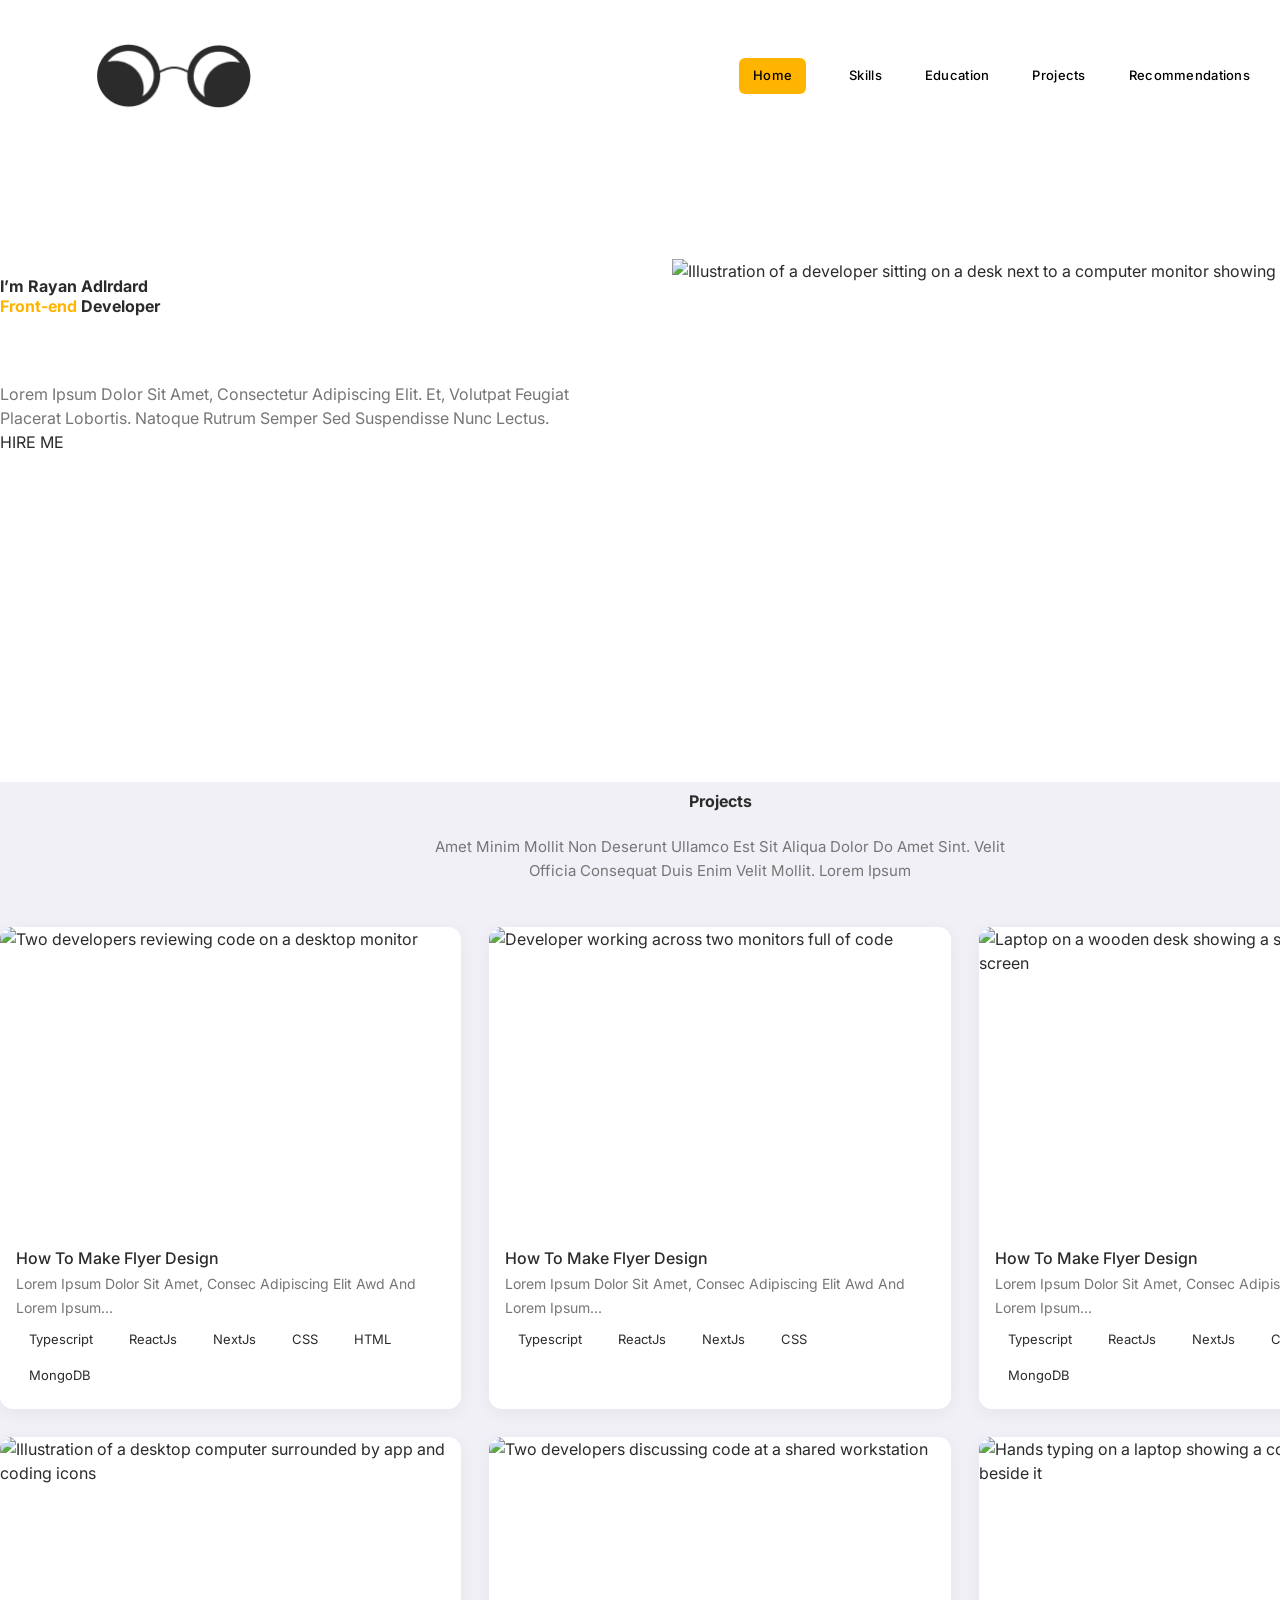
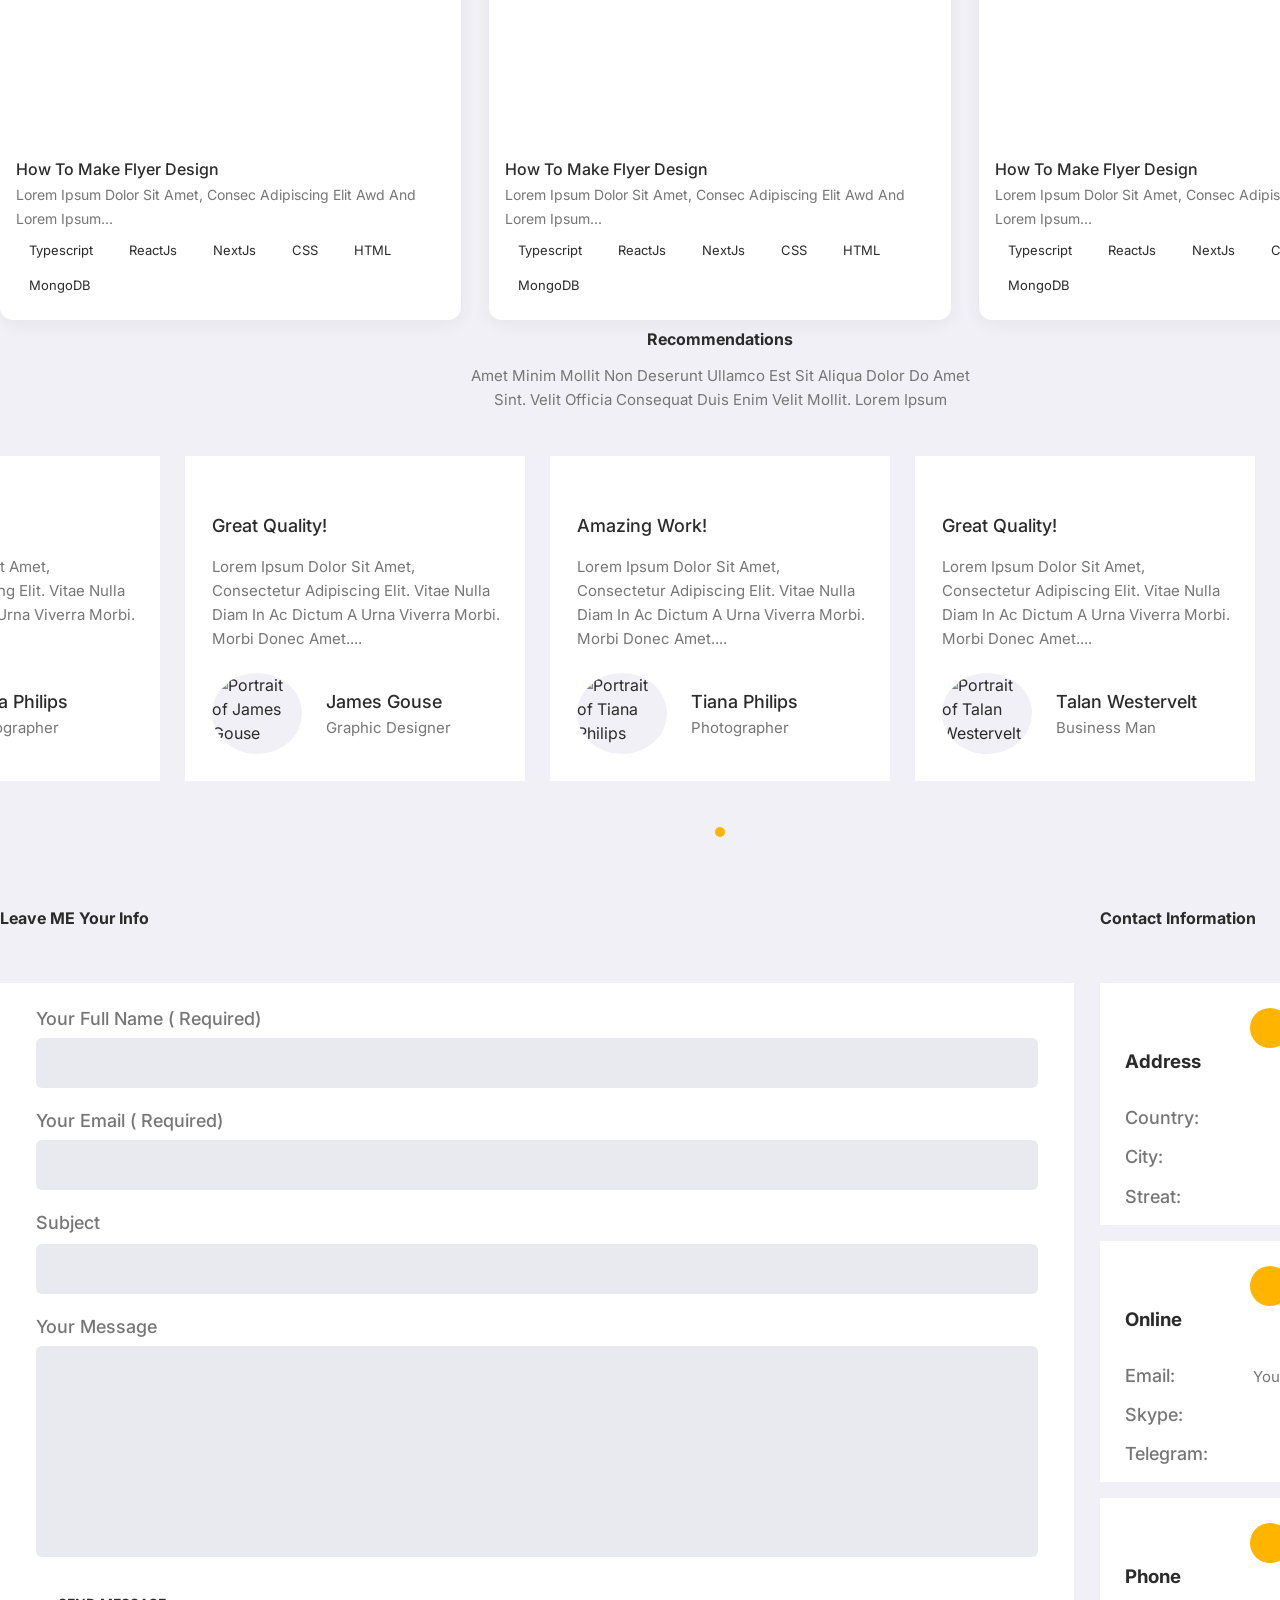
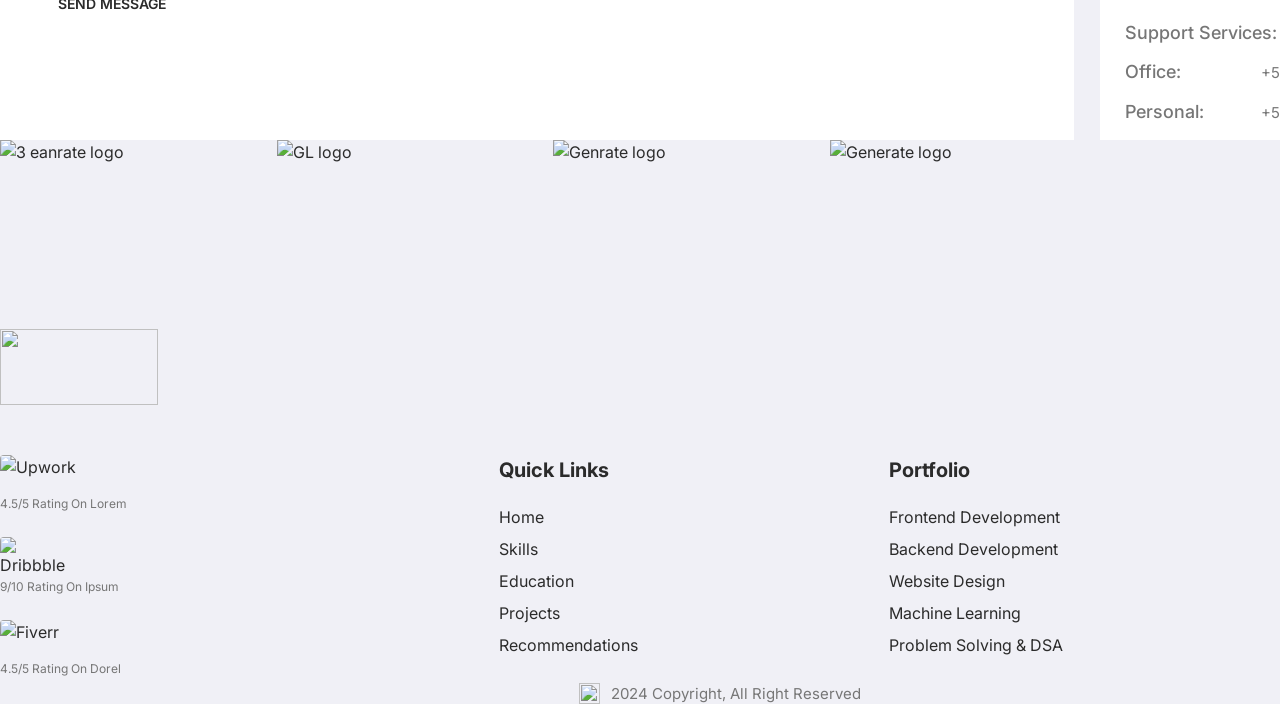
==== portfolio/index.html @ b60f69e0 "pixel perfecting" ====
<!DOCTYPE html>
<html lang="en">
  <head>
    <meta charset="UTF-8">
    <meta name="viewport" content="width=device-width, initial-scale=1.0">
    <title>Rayan Adlrdard | Front-end Developer</title>

    <link rel="preconnect" href="https://fonts.googleapis.com">
    <link rel="preconnect" href="https://fonts.gstatic.com" crossorigin>
    <link href="https://fonts.googleapis.com/css2?family=Inter:wght@400;500;600;700;800&display=swap" rel="stylesheet">

    <script>
      history.scrollRestoration = 'manual';
      window.scrollTo(0, 0);
    </script>

    <link rel="stylesheet" href="css/reset.css">
    <link rel="stylesheet" href="css/style.css">
  </head>
  <body>
    <header class="header">
      <nav class="nav" aria-label="Main navigation">
        <a href="#home" class="nav-logo" aria-label="Home">
          <img src="assets/icon/logo.svg" alt="Logo">
        </a>

        <ul class="nav-list">
          <li><a href="#home" class="nav-link active" aria-current="page">Home</a></li>
          <li><a href="#skills" class="nav-link">Skills</a></li>
          <li><a href="#education" class="nav-link">Education</a></li>
          <li><a href="#projects" class="nav-link">Projects</a></li>
          <li><a href="#recommendations" class="nav-link">Recommendations</a></li>
          <li><a href="#contact" class="nav-link">Contact</a></li>
        </ul>
      </nav>
    </header>

    <main id="main">
      <section class="hero" id="home" aria-labelledby="hero-title">
        <img
          class="hero-art"
          src="assets/images/hero-coder.svg"
          alt="Illustration of a developer sitting on a desk next to a computer monitor showing code"
          width="808"
          height="550"
        />
        <div class="hero-inner container">
          <div class="hero-content">
            <h1 class="hero-title" id="hero-title">
              I’m Rayan Adlrdard <br />
              <span class="highlight">Front-end</span> Developer
            </h1>
            <p class="hero-text">
              Lorem Ipsum Dolor Sit Amet, Consectetur Adipiscing Elit. Et,
              Volutpat Feugiat Placerat Lobortis. Natoque Rutrum Semper Sed
              Suspendisse Nunc Lectus.
            </p>
            <a class="btn btn-primary btn-hire" href="#contact">
              HIRE ME
              <img
                src="assets/icons/icon-arrow.svg"
                alt=""
                width="11"
                height="10"
              />
            </a>
          </div>

          <div class="hero-shapes" aria-hidden="true">
            <img
              class="shape shape-ring-yellow"
              src="assets/images/ring-yellow.svg"
              alt=""
            />
            <img
              class="shape shape-ring-green"
              src="assets/images/ring-green.svg"
              alt=""
            />
            <img
              class="shape shape-ring-green-2"
              src="assets/images/ring-green.svg"
              alt=""
            />
            <img
              class="shape shape-ring-yellow-2"
              src="assets/images/ring-yellow.svg"
              alt=""
            />
            <img
              class="shape shape-diamond-yellow"
              src="assets/images/diamond-yellow.svg"
              alt=""
            />
            <img
              class="shape shape-diamond-blue"
              src="assets/images/diamond-blue.svg"
              alt=""
            />
            <img
              class="shape shape-triangle"
              src="assets/images/triangle-red.svg"
              alt=""
            />
          </div>
        </div>
      </section>

      <section
        class="projects container"
        id="projects"
        aria-labelledby="projects-title"
      >
        <header class="section-head">
          <h2 class="section-title" id="projects-title">Projects</h2>
          <p class="section-text">
            Amet Minim Mollit Non Deserunt Ullamco Est Sit Aliqua Dolor Do Amet
            Sint. Velit Officia Consequat Duis Enim Velit Mollit. Lorem Ipsum
          </p>
        </header>

        <ul class="project-grid">
          <li class="project-item">
            <article class="project-card">
              <img
                class="project-cover"
                src="assets/images/project-1.jpg"
                alt="Two developers reviewing code on a desktop monitor"
                width="386"
                height="256"
                loading="lazy"
              />
              <div class="project-body">
                <h3 class="project-title">How To Make Flyer Design</h3>
                <p class="project-text">
                  Lorem Ipsum Dolor Sit Amet, Consec Adipiscing Elit Awd And
                  Lorem Ipsum...
                </p>
                <ul class="tag-list" aria-label="Tech stack">
                  <li class="tag">Typescript</li>
                  <li class="tag">ReactJs</li>
                  <li class="tag">NextJs</li>
                  <li class="tag">CSS</li>
                  <li class="tag">HTML</li>
                  <li class="tag">MongoDB</li>
                </ul>
              </div>
            </article>
          </li>
          <li class="project-item">
            <article class="project-card">
              <img
                class="project-cover"
                src="assets/images/project-2.jpg"
                alt="Developer working across two monitors full of code"
                width="386"
                height="256"
                loading="lazy"
              />
              <div class="project-body">
                <h3 class="project-title">How To Make Flyer Design</h3>
                <p class="project-text">
                  Lorem Ipsum Dolor Sit Amet, Consec Adipiscing Elit Awd And
                  Lorem Ipsum...
                </p>
                <ul class="tag-list" aria-label="Tech stack">
                  <li class="tag">Typescript</li>
                  <li class="tag">ReactJs</li>
                  <li class="tag">NextJs</li>
                  <li class="tag">CSS</li>
                </ul>
              </div>
            </article>
          </li>
          <li class="project-item">
            <article class="project-card">
              <img
                class="project-cover"
                src="assets/images/project-3.jpg"
                alt="Laptop on a wooden desk showing a software development screen"
                width="386"
                height="256"
                loading="lazy"
              />
              <div class="project-body">
                <h3 class="project-title">How To Make Flyer Design</h3>
                <p class="project-text">
                  Lorem Ipsum Dolor Sit Amet, Consec Adipiscing Elit Awd And
                  Lorem Ipsum...
                </p>
                <ul class="tag-list" aria-label="Tech stack">
                  <li class="tag">Typescript</li>
                  <li class="tag">ReactJs</li>
                  <li class="tag">NextJs</li>
                  <li class="tag">CSS</li>
                  <li class="tag">HTML</li>
                  <li class="tag">MongoDB</li>
                </ul>
              </div>
            </article>
          </li>
          <li class="project-item">
            <article class="project-card">
              <img
                class="project-cover"
                src="assets/images/project-4.jpg"
                alt="Illustration of a desktop computer surrounded by app and coding icons"
                width="386"
                height="256"
                loading="lazy"
              />
              <div class="project-body">
                <h3 class="project-title">How To Make Flyer Design</h3>
                <p class="project-text">
                  Lorem Ipsum Dolor Sit Amet, Consec Adipiscing Elit Awd And
                  Lorem Ipsum...
                </p>
                <ul class="tag-list" aria-label="Tech stack">
                  <li class="tag">Typescript</li>
                  <li class="tag">ReactJs</li>
                  <li class="tag">NextJs</li>
                  <li class="tag">CSS</li>
                  <li class="tag">HTML</li>
                  <li class="tag">MongoDB</li>
                </ul>
              </div>
            </article>
          </li>
          <li class="project-item">
            <article class="project-card">
              <img
                class="project-cover"
                src="assets/images/project-1.jpg"
                alt="Two developers discussing code at a shared workstation"
                width="386"
                height="256"
                loading="lazy"
              />
              <div class="project-body">
                <h3 class="project-title">How To Make Flyer Design</h3>
                <p class="project-text">
                  Lorem Ipsum Dolor Sit Amet, Consec Adipiscing Elit Awd And
                  Lorem Ipsum...
                </p>
                <ul class="tag-list" aria-label="Tech stack">
                  <li class="tag">Typescript</li>
                  <li class="tag">ReactJs</li>
                  <li class="tag">NextJs</li>
                  <li class="tag">CSS</li>
                  <li class="tag">HTML</li>
                  <li class="tag">MongoDB</li>
                </ul>
              </div>
            </article>
          </li>
          <li class="project-item">
            <article class="project-card">
              <img
                class="project-cover"
                src="assets/images/project-5.jpg"
                alt="Hands typing on a laptop showing a code editor, coffee cup beside it"
                width="386"
                height="256"
                loading="lazy"
              />
              <div class="project-body">
                <h3 class="project-title">How To Make Flyer Design</h3>
                <p class="project-text">
                  Lorem Ipsum Dolor Sit Amet, Consec Adipiscing Elit Awd And
                  Lorem Ipsum...
                </p>
                <ul class="tag-list" aria-label="Tech stack">
                  <li class="tag">Typescript</li>
                  <li class="tag">ReactJs</li>
                  <li class="tag">NextJs</li>
                  <li class="tag">CSS</li>
                  <li class="tag">HTML</li>
                  <li class="tag">MongoDB</li>
                </ul>
              </div>
            </article>
          </li>
        </ul>
      </section>

      <section
        class="recommendations"
        id="recommendations"
        aria-labelledby="reviews-title"
      >
        <header class="section-head container">
          <h2 class="section-title" id="reviews-title">Recommendations</h2>
          <p class="section-text">
            Amet Minim Mollit Non Deserunt Ullamco Est Sit Aliqua Dolor Do Amet
            Sint. Velit Officia Consequat Duis Enim Velit Mollit. Lorem Ipsum
          </p>
        </header>

        <div
          class="reviews container"
          aria-roledescription="carousel"
          aria-label="Client recommendations"
        >
          <div
            class="reviews-viewport"
            tabindex="0"
            aria-label="Use left and right arrow keys to change review"
          >
            <ul class="reviews-track">
              <li
                class="review-card review-card--tiana"
                aria-roledescription="slide"
                aria-label="1 of 5"
              >
                <div class="stars" role="img" aria-label="Rated 5 out of 5">
                  <img src="assets/icons/icon-star.svg" alt="" /><img
                    src="assets/icons/icon-star.svg"
                    alt=""
                  /><img src="assets/icons/icon-star.svg" alt="" /><img
                    src="assets/icons/icon-star.svg"
                    alt=""
                  /><img src="assets/icons/icon-star.svg" alt="" />
                </div>
                <h3 class="review-title">Amazing Work!</h3>
                <p class="review-text">
                  Lorem Ipsum Dolor Sit Amet, Consectetur Adipiscing Elit. Vitae
                  Nulla Diam In Ac Dictum A Urna Viverra Morbi. Morbi Donec
                  Amet....
                </p>
                <div class="review-author">
                  <img
                    class="avatar"
                    src="assets/images/avatar-tiana.jpg"
                    alt="Portrait of Tiana Philips"
                    width="90"
                    height="81"
                  />
                  <p>
                    <span class="author-name">Tiana Philips</span
                    ><span class="author-role">Photographer</span>
                  </p>
                </div>
              </li>
              <li
                class="review-card review-card--james"
                aria-roledescription="slide"
                aria-label="2 of 5"
              >
                <div class="stars" role="img" aria-label="Rated 5 out of 5">
                  <img src="assets/icons/icon-star.svg" alt="" /><img
                    src="assets/icons/icon-star.svg"
                    alt=""
                  /><img src="assets/icons/icon-star.svg" alt="" /><img
                    src="assets/icons/icon-star.svg"
                    alt=""
                  /><img src="assets/icons/icon-star.svg" alt="" />
                </div>
                <h3 class="review-title">Great Quality!</h3>
                <p class="review-text">
                  Lorem Ipsum Dolor Sit Amet, Consectetur Adipiscing Elit. Vitae
                  Nulla Diam In Ac Dictum A Urna Viverra Morbi. Morbi Donec
                  Amet....
                </p>
                <div class="review-author">
                  <img
                    class="avatar"
                    src="assets/images/avatar-james.jpg"
                    alt="Portrait of James Gouse"
                    width="90"
                    height="81"
                  />
                  <p>
                    <span class="author-name">James Gouse</span
                    ><span class="author-role">Graphic Designer</span>
                  </p>
                </div>
              </li>
              <li
                class="review-card review-card--tiana"
                aria-roledescription="slide"
                aria-label="3 of 5"
              >
                <div class="stars" role="img" aria-label="Rated 5 out of 5">
                  <img src="assets/icons/icon-star.svg" alt="" /><img
                    src="assets/icons/icon-star.svg"
                    alt=""
                  /><img src="assets/icons/icon-star.svg" alt="" /><img
                    src="assets/icons/icon-star.svg"
                    alt=""
                  /><img src="assets/icons/icon-star.svg" alt="" />
                </div>
                <h3 class="review-title">Amazing Work!</h3>
                <p class="review-text">
                  Lorem Ipsum Dolor Sit Amet, Consectetur Adipiscing Elit. Vitae
                  Nulla Diam In Ac Dictum A Urna Viverra Morbi. Morbi Donec
                  Amet....
                </p>
                <div class="review-author">
                  <img
                    class="avatar"
                    src="assets/images/avatar-tiana.jpg"
                    alt="Portrait of Tiana Philips"
                    width="90"
                    height="81"
                  />
                  <p>
                    <span class="author-name">Tiana Philips</span
                    ><span class="author-role">Photographer</span>
                  </p>
                </div>
              </li>
              <li
                class="review-card review-card--talan"
                aria-roledescription="slide"
                aria-label="4 of 5"
              >
                <div class="stars" role="img" aria-label="Rated 5 out of 5">
                  <img src="assets/icons/icon-star.svg" alt="" /><img
                    src="assets/icons/icon-star.svg"
                    alt=""
                  /><img src="assets/icons/icon-star.svg" alt="" /><img
                    src="assets/icons/icon-star.svg"
                    alt=""
                  /><img src="assets/icons/icon-star.svg" alt="" />
                </div>
                <h3 class="review-title">Great Quality!</h3>
                <p class="review-text">
                  Lorem Ipsum Dolor Sit Amet, Consectetur Adipiscing Elit. Vitae
                  Nulla Diam In Ac Dictum A Urna Viverra Morbi. Morbi Donec
                  Amet....
                </p>
                <div class="review-author">
                  <img
                    class="avatar"
                    src="assets/images/avatar-talan.jpg"
                    alt="Portrait of Talan Westervelt"
                    width="90"
                    height="81"
                  />
                  <p>
                    <span class="author-name">Talan Westervelt</span
                    ><span class="author-role">Business Man</span>
                  </p>
                </div>
              </li>
              <li
                class="review-card review-card--james"
                aria-roledescription="slide"
                aria-label="5 of 5"
              >
                <div class="stars" role="img" aria-label="Rated 5 out of 5">
                  <img src="assets/icons/icon-star.svg" alt="" /><img
                    src="assets/icons/icon-star.svg"
                    alt=""
                  /><img src="assets/icons/icon-star.svg" alt="" /><img
                    src="assets/icons/icon-star.svg"
                    alt=""
                  /><img src="assets/icons/icon-star.svg" alt="" />
                </div>
                <h3 class="review-title">Great Quality!</h3>
                <p class="review-text">
                  Lorem Ipsum Dolor Sit Amet, Consectetur Adipiscing Elit. Vitae
                  Nulla Diam In Ac Dictum A Urna Viverra Morbi. Morbi Donec
                  Amet....
                </p>
                <div class="review-author">
                  <img
                    class="avatar"
                    src="assets/images/avatar-james.jpg"
                    alt="Portrait of James Gouse"
                    width="90"
                    height="81"
                  />
                  <p>
                    <span class="author-name">James Gouse</span
                    ><span class="author-role">Graphic Designer</span>
                  </p>
                </div>
              </li>
            </ul>
          </div>

          <div class="slider-dots" role="group" aria-label="Choose review">
            <button
              class="slider-dot"
              type="button"
              aria-label="Show review 1"
            ></button>
            <button
              class="slider-dot"
              type="button"
              aria-label="Show review 2"
            ></button>
            <button
              class="slider-dot active"
              type="button"
              aria-label="Show review 3"
              aria-current="true"
            ></button>
            <button
              class="slider-dot"
              type="button"
              aria-label="Show review 4"
            ></button>
            <button
              class="slider-dot"
              type="button"
              aria-label="Show review 5"
            ></button>
          </div>
        </div>
      </section>

      <section class="contact container" id="contact" aria-label="Contact">
        <div class="contact-form-col">
          <h2 class="contact-title" id="form-title">Leave ME Your Info</h2>
          <form
            class="contact-form"
            id="contactForm"
            novalidate
            aria-labelledby="form-title"
          >
            <div class="field">
              <label for="fullName">Your Full Name ( Required)</label>
              <input
                id="fullName"
                name="fullName"
                type="text"
                autocomplete="name"
                required
                aria-describedby="fullName-error"
              />
              <p class="field-error" id="fullName-error"></p>
            </div>
            <div class="field">
              <label for="email">Your Email ( Required)</label>
              <input
                id="email"
                name="email"
                type="email"
                autocomplete="email"
                required
                aria-describedby="email-error"
              />
              <p class="field-error" id="email-error"></p>
            </div>
            <div class="field field-subject">
              <label for="subject">Subject</label>
              <input id="subject" name="subject" type="text" />
            </div>
            <div class="field">
              <label for="message">Your Message</label>
              <textarea id="message" name="message"></textarea>
            </div>
            <button class="btn btn-primary btn-send" type="submit">
              SEND MESSAGE
            </button>
            <p class="form-status" role="status" aria-live="polite"></p>
          </form>
        </div>

        <div class="contact-info-col">
          <h2 class="contact-title">Contact Information</h2>
          <ul class="info-list">
            <li class="info-card">
              <span class="info-icon"
                ><img
                  src="assets/icons/icon-location.svg"
                  alt=""
                  width="15"
                  height="15"
              /></span>
              <h3 class="visually-hidden">Address</h3>
              <dl class="info-rows">
                <div>
                  <dt>Country:</dt>
                  <dd>Bangladesh</dd>
                </div>
                <div>
                  <dt>City:</dt>
                  <dd>Dhaka</dd>
                </div>
                <div>
                  <dt>Streat:</dt>
                  <dd>35 Vhatara, Badda</dd>
                </div>
              </dl>
            </li>
            <li class="info-card">
              <span class="info-icon"
                ><img
                  src="assets/icons/icon-mail.svg"
                  alt=""
                  width="15"
                  height="14"
              /></span>
              <h3 class="visually-hidden">Online</h3>
              <dl class="info-rows">
                <div>
                  <dt>Email:</dt>
                  <dd>
                    <a href="mailto:youremail@gmail.com">Youremail@Gmail.Com</a>
                  </dd>
                </div>
                <div>
                  <dt>Skype:</dt>
                  <dd>@Yourusername</dd>
                </div>
                <div>
                  <dt>Telegram:</dt>
                  <dd>@Yourusername</dd>
                </div>
              </dl>
            </li>
            <li class="info-card">
              <span class="info-icon"
                ><img
                  src="assets/icons/icon-mobile.svg"
                  alt=""
                  width="11"
                  height="15"
              /></span>
              <h3 class="visually-hidden">Phone</h3>
              <dl class="info-rows">
                <div>
                  <dt>Support Services:</dt>
                  <dd>15369</dd>
                </div>
                <div>
                  <dt>Office:</dt>
                  <dd>
                    <a href="tel:+58021356587235">+58 (021)356 587 235</a>
                  </dd>
                </div>
                <div>
                  <dt>Personal:</dt>
                  <dd>
                    <a href="tel:+58021356587235">+58 (021)356 587 235</a>
                  </dd>
                </div>
              </dl>
            </li>
          </ul>
        </div>
      </section>
    </main>

    <footer class="site-footer">
      <ul class="partners container" aria-label="Partners">
        <li>
          <img
            src="assets/images/partner-1.png"
            alt="3 eanrate logo"
            width="140"
            height="144"
            loading="lazy"
          />
        </li>
        <li>
          <img
            src="assets/images/partner-2.png"
            alt="GL logo"
            width="140"
            height="144"
            loading="lazy"
          />
        </li>
        <li>
          <img
            src="assets/images/partner-3.png"
            alt="Genrate logo"
            width="140"
            height="144"
            loading="lazy"
          />
        </li>
        <li>
          <img
            src="assets/images/partner-4.png"
            alt="Generate logo"
            width="140"
            height="144"
            loading="lazy"
          />
        </li>
      </ul>

      <div class="footer-main container">
        <a class="brand footer-brand" href="#home" aria-label="Back to top">
          <img
            src="assets/images/logo.png"
            alt=""
            width="158"
            height="76"
            loading="lazy"
          />
        </a>
        <div class="footer-grid">
          <ul class="footer-badges" aria-label="Ratings">
            <li>
              <img
                src="assets/images/badge-upwork.png"
                alt="Upwork"
                width="91"
                height="40"
                loading="lazy"
              /><span>4.5/5 Rating On Lorem</span>
            </li>
            <li>
              <img
                src="assets/images/badge-dribbble.png"
                alt="Dribbble"
                width="73"
                height="40"
                loading="lazy"
              /><span>9/10 Rating On Ipsum</span>
            </li>
            <li>
              <img
                src="assets/images/badge-fiverr.png"
                alt="Fiverr"
                width="76"
                height="40"
                loading="lazy"
              /><span>4.5/5 Rating On Dorel</span>
            </li>
          </ul>
          <nav class="footer-col" aria-labelledby="ft-quick">
            <h2 class="footer-heading" id="ft-quick">Quick Links</h2>
            <ul class="footer-links">
              <li><a href="#home">Home</a></li>
              <li><a href="#projects">Skills</a></li>
              <li><a href="#projects">Education</a></li>
              <li><a href="#projects">Projects</a></li>
              <li><a href="#recommendations">Recommendations</a></li>
            </ul>
          </nav>
          <nav class="footer-col" aria-labelledby="ft-portfolio">
            <h2 class="footer-heading" id="ft-portfolio">Portfolio</h2>
            <ul class="footer-links">
              <li><a href="#projects">Frontend Development</a></li>
              <li><a href="#projects">Backend Development</a></li>
              <li><a href="#projects">Website Design</a></li>
              <li><a href="#projects">Machine Learning</a></li>
              <li><a href="#projects">Problem Solving &amp; DSA</a></li>
            </ul>
          </nav>
          <nav class="footer-col" aria-labelledby="ft-connect">
            <h2 class="footer-heading" id="ft-connect">Connect</h2>
            <ul class="social-list">
              <li>
                <a
                  href="https://www.linkedin.com/"
                  target="_blank"
                  rel="noopener"
                  ><img
                    src="assets/images/social-linkedin.png"
                    alt="LinkedIn"
                    width="100"
                    height="25"
                    loading="lazy"
                /></a>
              </li>
              <li>
                <a
                  href="https://www.instagram.com/"
                  target="_blank"
                  rel="noopener"
                  ><img
                    src="assets/images/social-instagram.png"
                    alt="Instagram"
                    width="125"
                    height="25"
                    loading="lazy"
                /></a>
              </li>
              <li>
                <a
                  href="https://www.facebook.com/"
                  target="_blank"
                  rel="noopener"
                  ><img
                    src="assets/images/social-facebook.png"
                    alt="Facebook"
                    width="107"
                    height="25"
                    loading="lazy"
                /></a>
              </li>
            </ul>
          </nav>
        </div>
      </div>

      <p class="copyright">
        <img
          src="assets/icons/icon-copyright.svg"
          alt=""
          width="21"
          height="21"
        />
        2024 Copyright, All Right Reserved
      </p>
    </footer>
  </body>
</html>
---- portfolio/css/style.css ----
:root {
  /* Colors */
  --primary-accent: #FFB400;
  --bg-page: #F0F0F6;
  --bg-card: #FFFFFF;
  --text-primary: #2B2B2B;
  --text-muted: #767676;
  --input-bg: #E8EAEF;
  --shape-green: #3DF03D;
  --shape-blue: #3B6BFF;
  --shape-red: #FF5A3C;

  /* Layout & Spacing */
  --content-max-width: 1140px;
  --radius-sm: 6px;
  --radius-md: 10px;
  --radius-round: 50%;
  --shadow-card: 0 4px 18px rgba(0, 0, 0, 0.05);

  /* Typography */
  --font-family: 'Inter', -apple-system, BlinkMacSystemFont, sans-serif;
}

/* ===== Base ===== */
body {
  width: 1440px;
  font-family: var(--font-family);
  color: var(--text-primary);
  background-color: var(--bg-page);
}

/* ===== Header / Navbar ===== */
.header {
  height: 152px;
  padding: 38px 96px;
  background-color: var(--bg-card);
  box-shadow: 0 2px 6px rgba(0, 0, 0, 0.04);
}

.nav {
  height: 100%;
  display: flex;
  justify-content: space-between;
  align-items: center;
}

.nav-logo img {
  width: 158px;
  height: 76px;
}

.nav-list {
  display: flex;
  align-items: center;
  gap: 43px;
}

.nav-link {
  display: block;
  font-size: 13px;
  font-weight: 500;
  letter-spacing: 0.022em;
  color: #000000;
  transition: color 0.25s ease, background-color 0.25s ease;
}

.nav-link:hover {
  background-color: var(--input-bg);
}

/* Active page: yellow pill */
.nav-link.active {
  border-radius: var(--radius-sm); /* 6px */
  padding: 8px 14px;
  background-color: var(--primary-accent);
}

/* Visible keyboard focus */
.nav-link:focus-visible,
.nav-logo:focus-visible {
  outline: 2px solid var(--text-primary);
  outline-offset: 2px;
}

/* ===== Responsive ===== */
@media (max-width: 768px) {
  .header {
    height: auto;
    padding: 20px;
  }

  .nav {
    flex-direction: column;
    gap: 16px;
  }

  .nav-list {
    flex-wrap: wrap;
    justify-content: center;
  }

  .nav-link.active {
    margin-right: 0;
  }
}

.hero {
  position: relative;
  min-height: 630px;
  background: var(--bg-card);
  overflow: hidden;
}

.hero-inner {
  position: relative;
  min-height: 630px;
}

.hero-content {
  position: relative;
  z-index: 2;
  max-width: 600px;
  padding-top: 125px;
  padding-bottom: 60px;
}

.hero-title {
  font-size: var(--fs-hero);
  font-weight: 700;
  line-height: 1.229;
  color: var(--text-primary);
}

.highlight {
  color: var(--primary-accent);
}

.hero-text {
  max-width: 595px;
  margin-top: 66px;
  color: var(--text-muted);
}

.btn-hire {
  width: 155px;
  height: 52px;
  margin-top: 104px;
  font-size: 16px;
}

.btn-hire img {
  width: 11px;
  height: 10px;
  transition: transform 0.25s var(--ease-out);
}

.btn-hire:hover img {
  transform: translateX(3px);
}

.hero-art {
  position: absolute;
  z-index: 1;
  top: 79.6px;
  right: max(0px, (100% - 1440px) / 2);
  width: 808px;
  height: auto;
}

.hero-shapes {
  position: absolute;
  inset: 0;
  z-index: 1;
  pointer-events: none;
}

.shape {
  position: absolute;
  animation: float 6s ease-in-out infinite;
}

.shape-ring-yellow {
  left: -40.6px;
  top: 40.5px;
  width: 22.8px;
  animation-duration: 7s;
}
.shape-ring-green {
  left: 644.4px;
  top: 70.2px;
  width: 22.8px;
  animation-delay: -2s;
}
.shape-ring-green-2 {
  left: 27.9px;
  top: 569.3px;
  width: 22.8px;
  animation-duration: 8s;
  animation-delay: -1s;
}
.shape-ring-yellow-2 {
  left: 698.4px;
  top: 512.6px;
  width: 22.8px;
  animation-duration: 6.5s;
  animation-delay: -3s;
}
.shape-diamond-yellow {
  left: 1180.5px;
  top: 94.3px;
  width: 29.8px;
  animation-name: float-spin;
  animation-duration: 9s;
}
.shape-diamond-blue {
  left: 436.1px;
  top: 449.5px;
  width: 29.8px;
  animation-name: float-spin;
  animation-duration: 10s;
  animation-delay: -4s;
}
.shape-triangle {
  left: 1219px;
  top: 577px;
  width: 18.2px;
  animation-duration: 7.5s;
  animation-delay: -2.5s;
}

@keyframes float {
  0%,
  100% {
    transform: translateY(0);
  }
  50% {
    transform: translateY(-8px);
  }
}

@keyframes float-spin {
  0%,
  100% {
    transform: translateY(0) rotate(0deg);
  }
  50% {
    transform: translateY(-6px) rotate(12deg);
  }
}

.section-head {
  text-align: center;
}

.section-title {
  font-size: var(--fs-section);
  font-weight: 700;
  line-height: 39px;
  color: var(--text-primary);
}

.section-text {
  margin: 14px auto 0;
  max-width: 620px;
  font-size: 15px;
  line-height: 24px;
  color: var(--text-muted);
}

.projects {
  padding-top: calc(var(--section-space) + 1px);
}

.project-grid {
  display: grid;
  grid-template-columns: repeat(3, 1fr);
  gap: 44px;
  margin: 43.5px -1px 0;
}

.project-item {
  display: flex;
}

.project-card {
  display: flex;
  flex: 1;
  flex-direction: column;
  overflow: hidden;
  border: var(--border-card);
  border-radius: 12.5px;
  background: var(--bg-card);
  box-shadow: var(--shadow-card);
  transition:
    transform 0.3s var(--ease-out),
    box-shadow 0.3s ease;
}

.project-item:hover .project-card {
  transform: translateY(-6px);
  box-shadow: var(--shadow-card-hover);
}

.project-cover {
  width: 100%;
  height: auto;
  aspect-ratio: 386 / 256;
  object-fit: cover;
}

.project-body {
  padding: 14px 16px 20px;
}

.project-title {
  font-size: 16px;
  font-weight: 500;
  line-height: 24px;
  color: var(--text-primary);
}

.project-text {
  display: -webkit-box;
  margin-top: 2px;
  overflow: hidden;
  -webkit-box-orient: vertical;
  -webkit-line-clamp: 2;
  line-clamp: 2;
  font-size: 14px;
  line-height: 24px;
  color: var(--text-muted);
}

.tag-list {
  display: flex;
  flex-wrap: wrap;
  gap: 10px;
  margin-top: 8px;
}

.tag {
  height: 25.3px;
  padding: 0 13px;
  border: var(--border-chip);
  border-radius: var(--radius-pill);
  background: var(--chip-bg);
  font-size: 13px;
  line-height: 23.3px;
  color: var(--text-strong);
}

.recommendations {
  padding-top: var(--section-space);
}

.recommendations .section-text {
  max-width: 500px;
  margin-top: 5.5px;
}

.reviews {
  margin-top: 44px;
}

.reviews-viewport {
  margin-inline: -1px;
  overflow: hidden;
  border-radius: 0;
  touch-action: pan-y;
}

.reviews-track {
  --card-w: 340px;
  --gap: 25px;
  display: flex;
  gap: var(--gap);

  transform: translateX(
    calc(50% - 2 * (var(--card-w) + var(--gap)) - var(--card-w) / 2)
  );
  transition: transform 0.6s var(--ease-out);
  will-change: transform;
}

.reviews-track.no-transition {
  transition: none;
}

.review-card {
  flex: 0 0 var(--card-w);
  padding: 23.3px 23px 27px 27px;
  background: var(--bg-card);
}

.stars {
  display: flex;
  gap: 10.8px;
}

.stars img {
  width: 20.2px;
  height: 17.6px;
}

.review-title {
  margin-top: 18px;
  font-size: 18px;
  font-weight: 500;
  line-height: 22px;
  color: var(--text-primary);
}

.review-text {
  max-width: 290px;
  margin-top: 18.5px;
  font-size: 15px;
  line-height: 24px;
  color: var(--text-muted);
}

.review-author {
  display: flex;
  align-items: center;
  gap: 24px;
  margin-top: 22px;
}

.avatar {
  flex-shrink: 0;
  width: 90px;
  height: 81px;
  border-radius: var(--radius-round);
  object-fit: cover;
  background: var(--bg-page);
}

.author-name,
.author-role {
  display: block;
}

.author-name {
  font-size: 18px;
  font-weight: 500;
  line-height: 22px;
  color: var(--text-primary);
}

.author-role {
  margin-top: 6px;
  font-size: 15px;
  line-height: 18px;
  color: var(--text-muted);
}

.slider-dots {
  display: flex;
  justify-content: center;
  gap: 10px;
  margin-top: 45px;
}

.slider-dot {
  position: relative;
  width: 10px;
  height: 10px;
  border-radius: var(--radius-round);
  background: var(--accent-soft);
  transition:
    background-color 0.25s ease,
    transform 0.25s ease;
}

.slider-dot::after {
  content: "";
  position: absolute;
  inset: -8px -5px;
}

.slider-dot:hover {
  transform: scale(1.25);
}

.slider-dot.active {
  background: var(--primary-accent);
}

.slider-dot:focus-visible {
  border-radius: var(--radius-round);
}

.contact {
  display: grid;
  grid-template-columns: 1fr 373px;
  column-gap: 26px;
  padding-top: 62px;
}

.contact-title {
  font-size: var(--fs-section);
  font-weight: 700;
  line-height: 39px;
  color: var(--text-primary);
}

.contact-form-col,
.contact-info-col {
  display: flex;
  flex-direction: column;
}

.contact-form {
  flex: 1;
  margin-top: 45.7px;
  padding: 25px 36px 27px;
  background: var(--bg-card);
}

.field + .field {
  margin-top: 22px;
}

.field label {
  display: block;
  font-size: 18px;
  font-weight: 500;
  line-height: 22px;
  color: var(--text-muted);
}

.field input,
.field textarea {
  display: block;
  width: 100%;
  margin-top: 8px;
  padding: 0 16px;
  border: 0;
  border-radius: var(--radius-sm);
  background: var(--input-bg);
  font-size: 16px;
  color: var(--text-primary);
  transition:
    box-shadow 0.2s ease,
    background-color 0.2s ease;
}

.field input {
  height: 50px;
}

.field-subject input {
  margin-top: 10px;
}

.field textarea {
  height: 210.4px;
  padding-block: 14px;
  line-height: 22px;
  resize: none;
}

.field input:focus-visible,
.field textarea:focus-visible {
  outline: none;
  background: #fff;
  box-shadow: inset 0 0 0 2px var(--primary-accent);
}

.field input[aria-invalid="true"] {
  box-shadow: inset 0 0 0 2px var(--error);
}

.field-error {
  font-size: 14px;
  line-height: 20px;
  color: var(--error);
}

.field-error:empty {
  display: none;
}

.field-error:not(:empty) {
  margin-top: 6px;
}

.btn-send {
  width: 151px;
  height: 50.8px;
  margin-top: 22px;
  font-size: 14px;
  font-weight: 600;
  color: var(--text-strong);
}

.btn-send:disabled {
  cursor: progress;
  opacity: 0.75;
  transform: none;
  box-shadow: none;
}

.form-status {
  font-size: 15px;
  color: var(--success);
}

.form-status:not(:empty) {
  margin-top: 14px;
}

.info-list {
  display: grid;
  grid-template-rows: repeat(3, 1fr);
  gap: 16px;
  flex: 1;
  margin-top: 45.7px;
}

.info-card {
  padding: 25px 25px 16px;
  background: var(--bg-card);
}

.info-icon {
  display: grid;
  place-items: center;
  width: 40px;
  height: 40px;
  margin-inline: auto;
  border-radius: var(--radius-round);
  background: var(--primary-accent);
}

.info-rows {
  display: grid;
  gap: 16.2px;
  margin-top: 31px;
}

.info-rows div {
  display: flex;
  justify-content: space-between;
  align-items: baseline;
  gap: 12px;
}

.info-rows dt {
  font-size: 18px;
  font-weight: 500;
  line-height: 22px;
  color: var(--text-muted);
}

.info-rows dd {
  font-size: 15px;
  line-height: 22px;
  color: var(--text-muted);
  text-align: right;
}

.info-rows a:hover {
  color: var(--text-primary);
  text-decoration: underline;
}

.partners {
  display: flex;
  justify-content: space-between;
  align-items: center;
  max-width: 970px;
  margin-top: var(--section-space);
}

.partners img {
  width: 140px;
  height: 144px;
  transition: transform 0.3s var(--ease-out);
}

.partners img:hover {
  transform: scale(1.05);
}

.footer-main {
  padding: 45px 0 7px;
}

.footer-brand {
  width: fit-content;
  margin-left: 0;
}

.footer-grid {
  display: grid;
  grid-template-columns: 464px 311px 344px auto;
  margin-top: 50px;
}

.footer-badges {
  display: grid;
  gap: 26px;
  align-content: start;
}

.footer-badges img {
  height: 40px;
  width: auto;
  border-radius: 4px;
}

.footer-badges span {
  display: block;
  margin-top: 1.5px;
  font-size: 12px;
  line-height: 15px;
  color: var(--text-muted);
}

.footer-col {
  padding-top: 3px;
}

.footer-heading {
  font-size: 20px;
  font-weight: 700;
  line-height: 24px;
  color: var(--text-strong);
}

.footer-links {
  margin-top: 19px;
}

.footer-links a {
  display: inline-block;
  font-size: 16px;
  line-height: 32px;
  color: var(--text-strong);
  transition: color 0.2s ease;
}

.footer-links a:hover {
  color: #a87700;
}

.social-list {
  display: grid;
  gap: 16px;
  margin-top: 23px;
}

.social-list a {
  display: block;
  width: fit-content;
  transition: transform 0.2s var(--ease-out);
}

.social-list a:hover {
  transform: translateX(3px);
}

.social-list img {
  height: 25px;
  width: auto;
}

.copyright {
  display: flex;
  justify-content: center;
  align-items: center;
  gap: 11.5px;
  padding: 18.5px var(--gutter) 38.5px;
  font-size: 15px;
  line-height: 21px;
  color: var(--text-muted);
}

.copyright img {
  width: 21px;
  height: 21px;
}

@media (max-width: 1360px) {
  .footer-grid {
    grid-template-columns: 1.3fr 1fr 1.1fr auto;
    column-gap: 24px;
  }
}

@media (max-width: 1280px) {
  .hero-content {
    max-width: min(600px, 48%);
  }

  .shape-ring-yellow {
    left: -14px;
  }

  .hero-art {
    width: min(808px, 60vw);
    top: auto;
    bottom: 0;
  }

  .shape-diamond-yellow {
    left: auto;
    right: 40px;
  }
  .shape-triangle {
    left: auto;
    right: 10px;
  }

  .project-grid {
    gap: 28px;
    margin-inline: 0;
  }

  .contact {
    grid-template-columns: 1fr 340px;
  }
}

@media (max-width: 1100px) {
  .nav-menu {
    gap: 4px;
  }
  .nav-menu li:first-child {
    margin-right: 4px;
  }
  .nav-link {
    padding-inline: 10px;
  }
}

@media (max-width: 992px) {
  :root {
    --section-space: 56px;
  }

  .hero,
  .hero-inner {
    min-height: 0;
  }

  .hero {
    display: flex;
    flex-direction: column;
  }

  .hero-art {
    order: 2;
  }

  .hero-content {
    max-width: none;
    padding-top: 64px;
    padding-bottom: 0;
  }

  .hero-text {
    margin-top: 28px;
  }
  .btn-hire {
    margin-top: 36px;
  }

  .hero-art {
    position: relative;
    bottom: auto;
    width: min(100%, 640px);
    margin: 32px 0 0 auto;
  }

  .shape-ring-green,
  .shape-ring-yellow-2,
  .shape-diamond-yellow,
  .shape-diamond-blue,
  .shape-triangle {
    display: none;
  }

  .shape-ring-yellow {
    left: auto;
    right: 8px;
    top: 24px;
  }
  .shape-ring-green-2 {
    left: auto;
    right: 40%;
    top: auto;
    bottom: 0;
  }

  .project-grid {
    grid-template-columns: repeat(2, 1fr);
    gap: 24px;
  }

  .contact {
    grid-template-columns: 1fr;
    row-gap: 56px;
  }

  .contact-form,
  .info-list {
    margin-top: 28px;
  }

  .info-list {
    grid-template-rows: none;
    grid-template-columns: repeat(auto-fit, minmax(260px, 1fr));
    gap: 18px;
  }

  .footer-grid {
    grid-template-columns: repeat(2, 1fr);
    gap: 40px 24px;
  }
}

@media (max-width: 900px) {
  .navbar {
    position: relative;
    height: 96px;
  }

  .brand img {
    width: 120px;
    height: auto;
  }

  .nav-toggle {
    display: grid;
  }

  .nav-menu {
    position: absolute;
    top: 100%;
    left: calc(-1 * var(--gutter));
    right: calc(-1 * var(--gutter));
    flex-direction: column;
    align-items: stretch;
    gap: 4px;
    margin: 0;
    padding: 12px var(--gutter) 20px;
    background: var(--bg-card);
    box-shadow: 0 12px 24px rgba(0, 0, 0, 0.08);
    opacity: 0;
    visibility: hidden;
    transform: translateY(-8px);
    transition:
      opacity 0.25s ease,
      transform 0.25s ease,
      visibility 0.25s;
  }

  .nav-menu.is-open {
    opacity: 1;
    visibility: visible;
    transform: none;
  }

  .nav-menu li:first-child {
    margin-right: 0;
  }

  .nav-link {
    padding: 12px 14px;
    font-size: 16px;
  }
}

@media (max-width: 640px) {
  :root {
    --gutter: 16px;
  }

  .project-grid {
    grid-template-columns: 1fr;
  }

  .reviews-track {
    --card-w: min(340px, calc(100vw - 2 * var(--gutter) - 24px));
  }

  .contact-form {
    padding: 22px 18px 24px;
  }

  .field label {
    font-size: 16px;
  }

  .partners {
    flex-wrap: wrap;
    justify-content: center;
    gap: 8px 24px;
  }

  .partners img {
    width: 110px;
    height: auto;
  }

  .footer-grid {
    grid-template-columns: 1fr 1fr;
  }

  .footer-badges {
    grid-column: 1 / -1;
    grid-template-columns: repeat(auto-fit, minmax(120px, 1fr));
  }

  .copyright {
    font-size: 14px;
  }
}

@media (max-width: 400px) {
  .footer-grid {
    grid-template-columns: 1fr;
  }
}

@media (prefers-reduced-motion: reduce) {
  html {
    scroll-behavior: auto;
  }

  *,
  *::before,
  *::after {
    animation-duration: 0.01ms !important;
    animation-iteration-count: 1 !important;
    transition-duration: 0.01ms !important;
  }
}
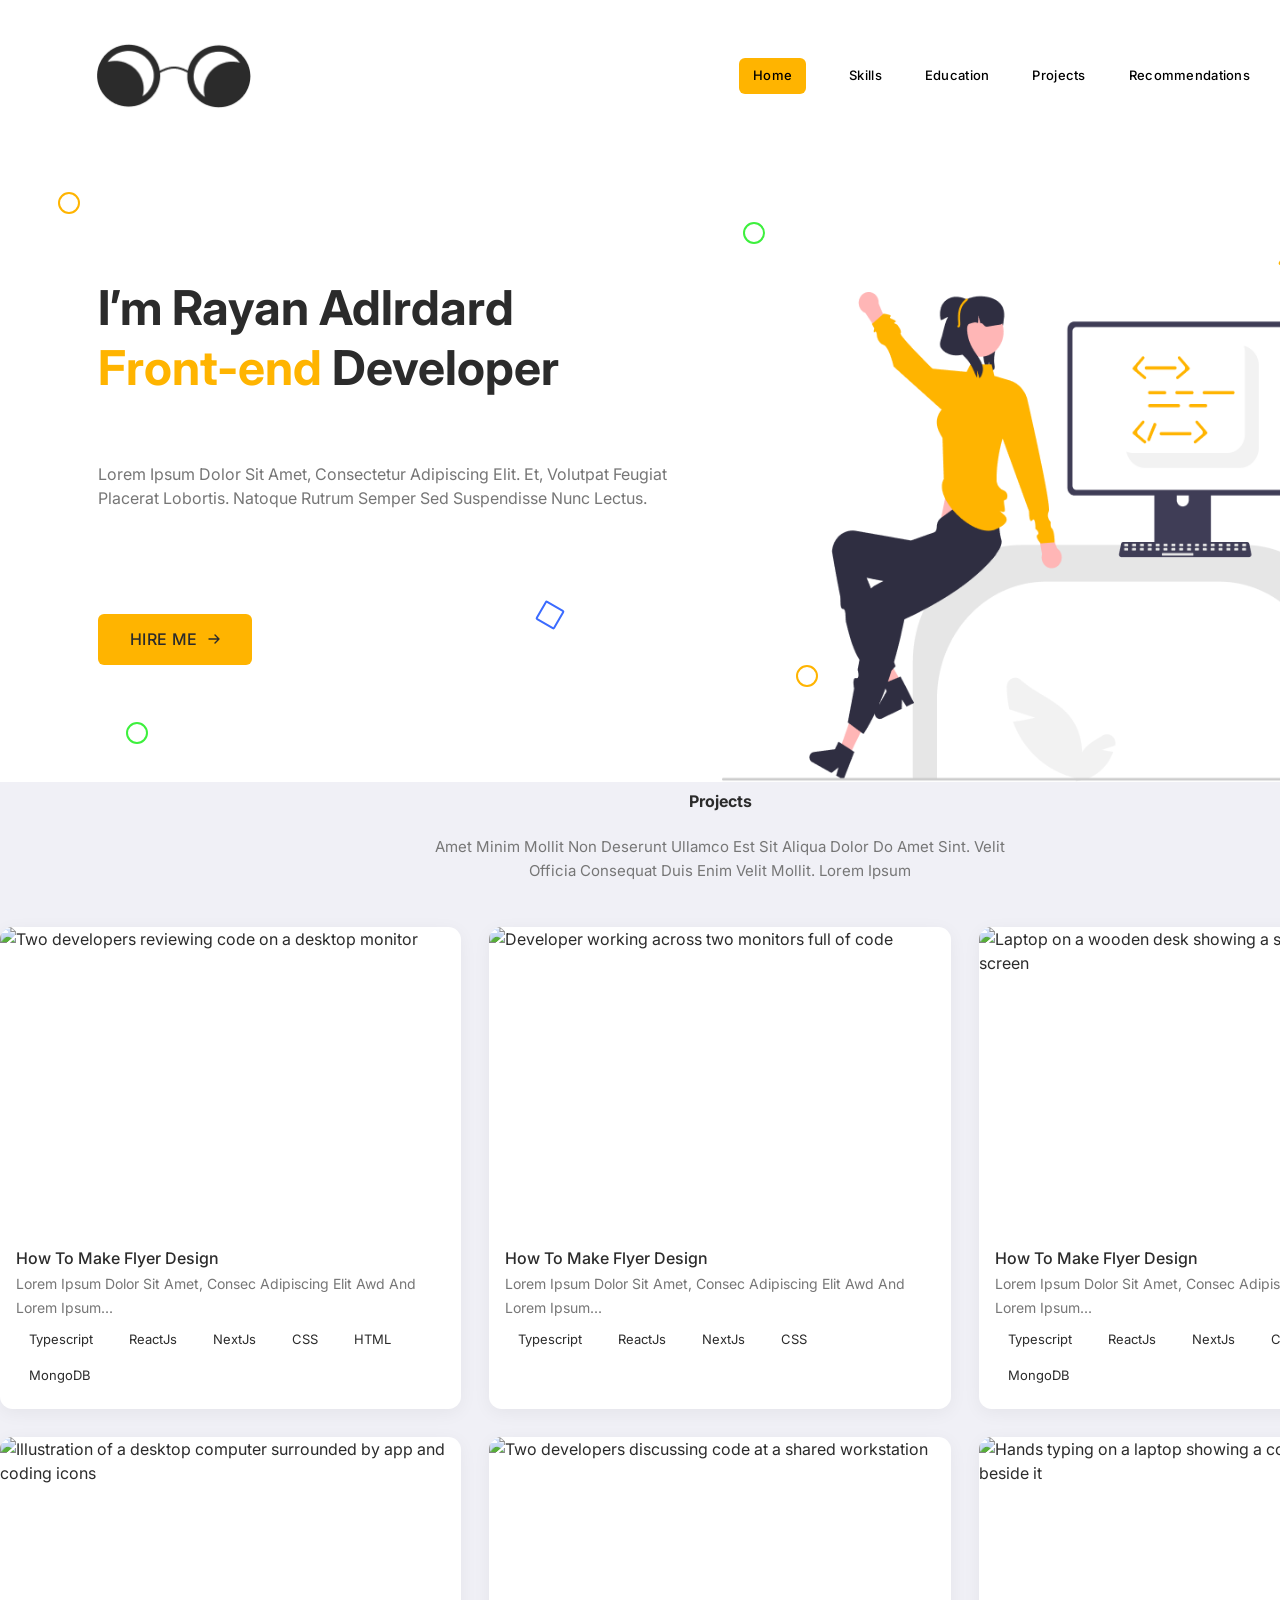
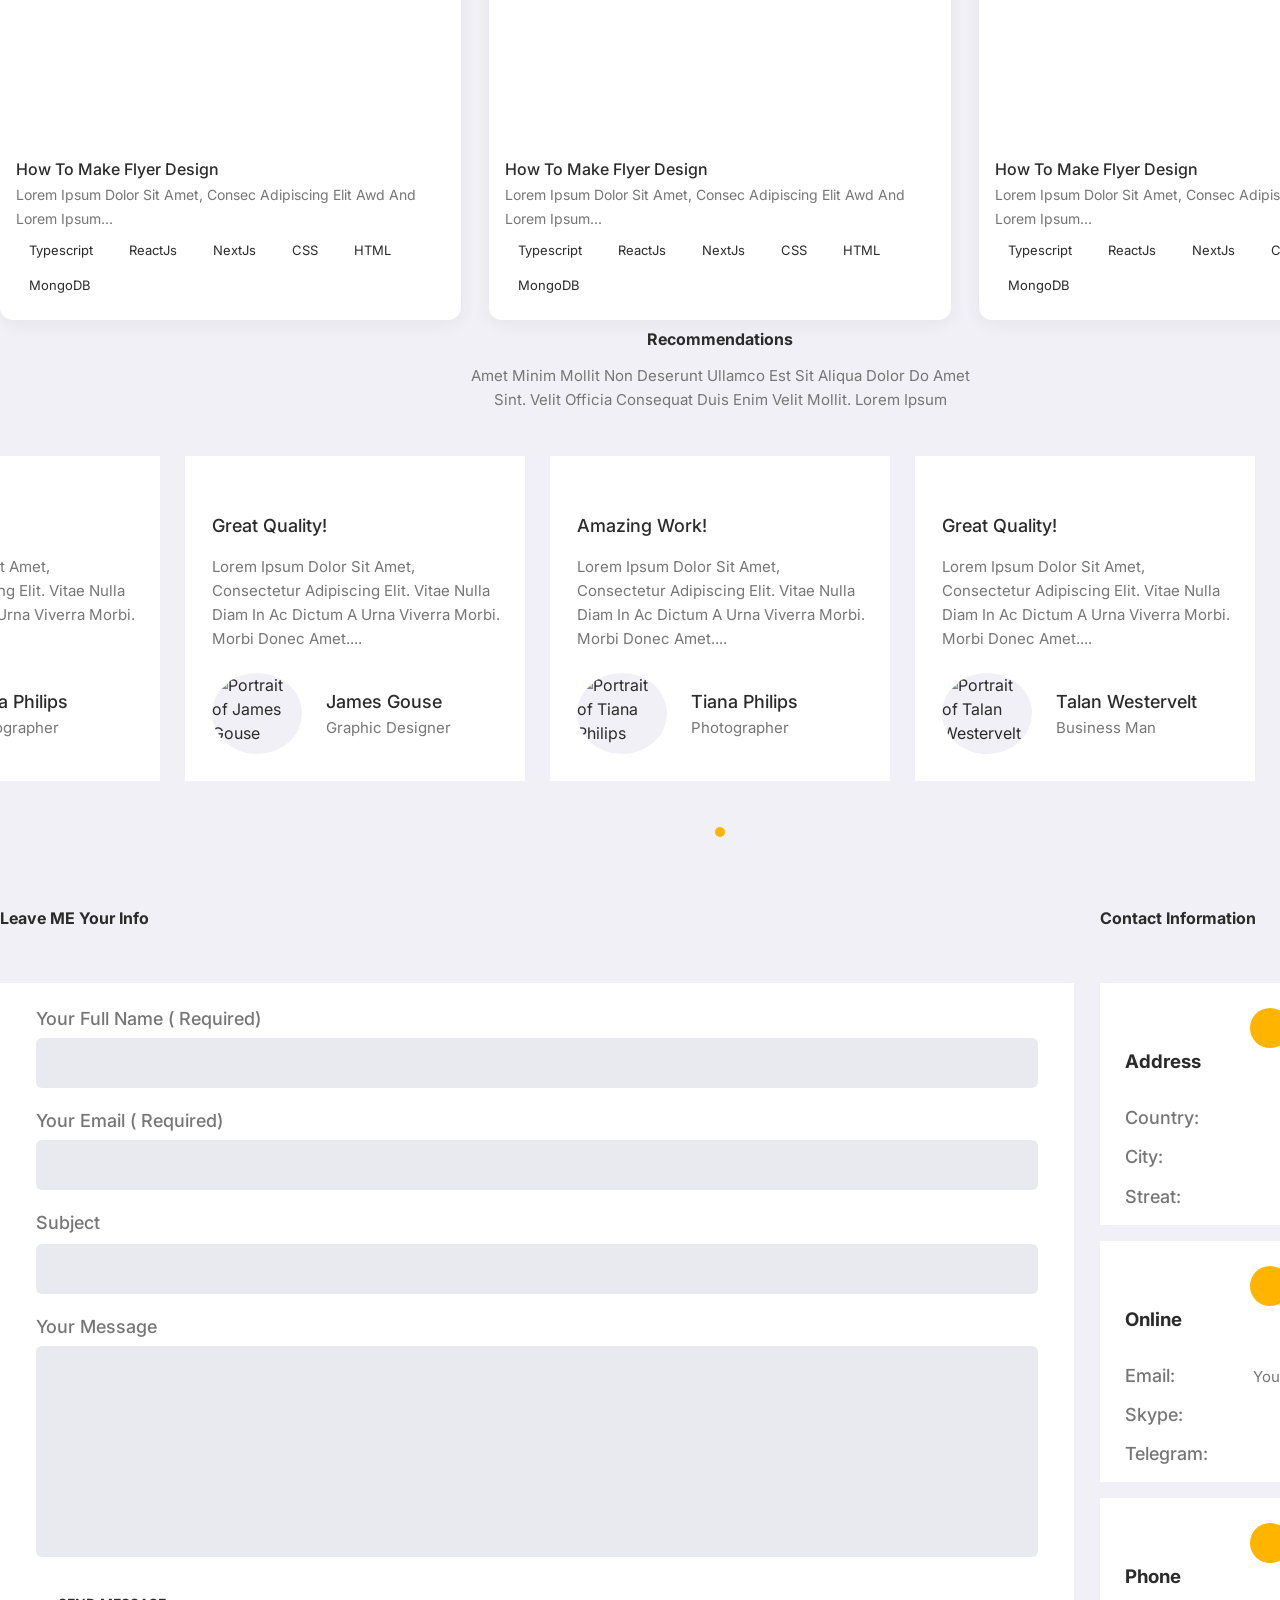
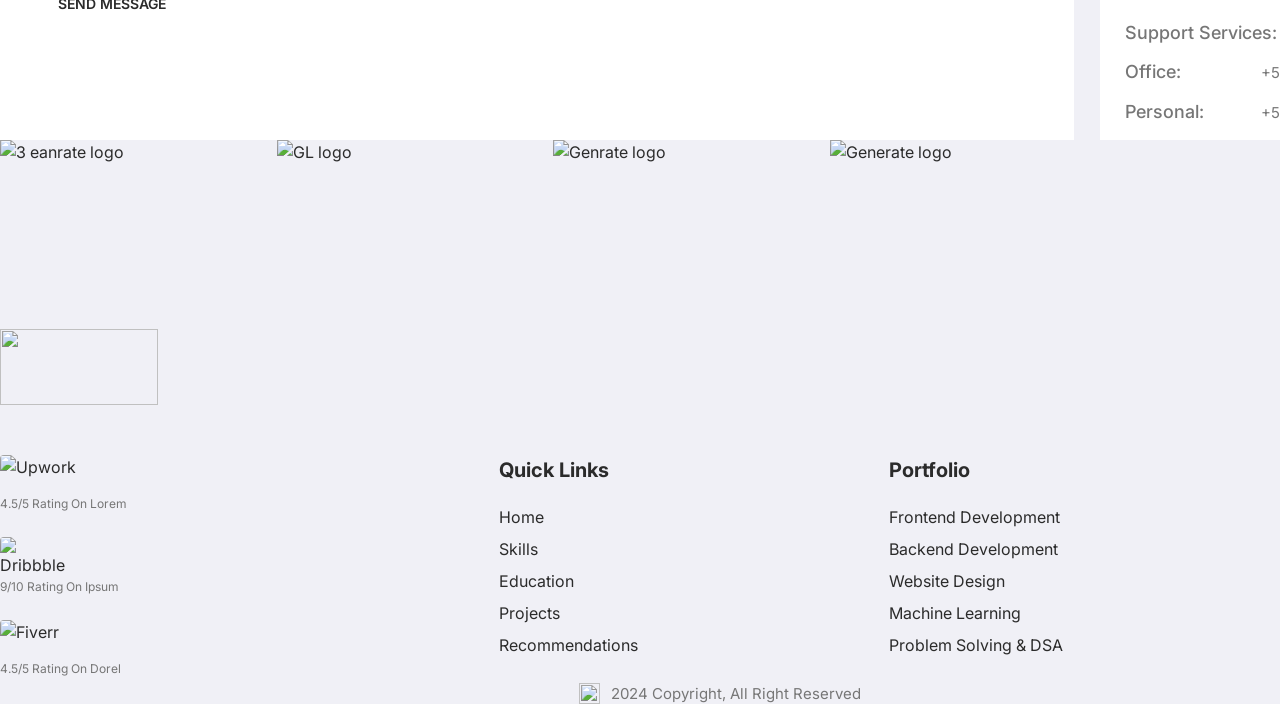
==== commit cd02e746: "pixel perfecting" ====
--- a/portfolio/index.html
+++ b/portfolio/index.html
@@ -34,78 +34,39 @@
         </ul>
       </nav>
     </header>
-
-    <main id="main">
+    <main>
       <section class="hero" id="home" aria-labelledby="hero-title">
-        <img
-          class="hero-art"
-          src="assets/images/hero-coder.svg"
-          alt="Illustration of a developer sitting on a desk next to a computer monitor showing code"
-          width="808"
-          height="550"
-        />
-        <div class="hero-inner container">
-          <div class="hero-content">
-            <h1 class="hero-title" id="hero-title">
-              I’m Rayan Adlrdard <br />
-              <span class="highlight">Front-end</span> Developer
-            </h1>
-            <p class="hero-text">
-              Lorem Ipsum Dolor Sit Amet, Consectetur Adipiscing Elit. Et,
-              Volutpat Feugiat Placerat Lobortis. Natoque Rutrum Semper Sed
-              Suspendisse Nunc Lectus.
-            </p>
-            <a class="btn btn-primary btn-hire" href="#contact">
-              HIRE ME
-              <img
-                src="assets/icons/icon-arrow.svg"
-                alt=""
-                width="11"
-                height="10"
-              />
-            </a>
-          </div>
-
-          <div class="hero-shapes" aria-hidden="true">
-            <img
-              class="shape shape-ring-yellow"
-              src="assets/images/ring-yellow.svg"
-              alt=""
-            />
-            <img
-              class="shape shape-ring-green"
-              src="assets/images/ring-green.svg"
-              alt=""
-            />
-            <img
-              class="shape shape-ring-green-2"
-              src="assets/images/ring-green.svg"
-              alt=""
-            />
-            <img
-              class="shape shape-ring-yellow-2"
-              src="assets/images/ring-yellow.svg"
-              alt=""
-            />
-            <img
-              class="shape shape-diamond-yellow"
-              src="assets/images/diamond-yellow.svg"
-              alt=""
-            />
-            <img
-              class="shape shape-diamond-blue"
-              src="assets/images/diamond-blue.svg"
-              alt=""
-            />
-            <img
-              class="shape shape-triangle"
-              src="assets/images/triangle-red.svg"
-              alt=""
-            />
-          </div>
+        <div class="hero-content">
+          <h1 class="hero-title" id="hero-title">
+            I&rsquo;m Rayan Adlrdard
+            <span class="hero-role"><span class="highlight">Front-end</span> Developer</span>
+          </h1>
+          <p class="hero-text">
+            Lorem Ipsum Dolor Sit Amet, Consectetur Adipiscing Elit. Et, Volutpat Feugiat
+            Placerat Lobortis. Natoque Rutrum Semper Sed Suspendisse Nunc Lectus.
+          </p>
+          <a href="#contact" class="btn-hire">
+            Hire me
+            <svg class="btn-hire-arrow" width="12" height="12" viewBox="0 0 12 12" fill="none"
+                stroke="currentColor" stroke-width="1.4" stroke-linecap="round" stroke-linejoin="round"
+                aria-hidden="true">
+              <path d="M1 6h10M7 2l4 4-4 4"/>
+            </svg>
+          </a>
         </div>
+        <img class="hero-illustration"
+            src="assets/images/hero.png"
+            alt="A developer sitting on a desk next to a monitor that shows code"
+            width="808" height="551">
+        <!-- Decorative floating shapes -->
+        <span class="shape shape-ring shape-ring--yellow-tl" aria-hidden="true"></span>
+        <span class="shape shape-ring shape-ring--green-top" aria-hidden="true"></span>
+        <span class="shape shape-diamond shape-diamond--yellow" aria-hidden="true"></span>
+        <span class="shape shape-diamond shape-diamond--blue" aria-hidden="true"></span>
+        <span class="shape shape-ring shape-ring--green-bl" aria-hidden="true"></span>
+        <span class="shape shape-ring shape-ring--yellow-knee" aria-hidden="true"></span>
+        <span class="shape shape-triangle" aria-hidden="true"></span>
       </section>
-
       <section
         class="projects container"
         id="projects"
--- a/portfolio/css/style.css
+++ b/portfolio/css/style.css
@@ -82,53 +82,33 @@
   outline-offset: 2px;
 }
 
-/* ===== Responsive ===== */
-@media (max-width: 768px) {
-  .header {
-    height: auto;
-    padding: 20px;
-  }
-
-  .nav {
-    flex-direction: column;
-    gap: 16px;
-  }
-
-  .nav-list {
-    flex-wrap: wrap;
-    justify-content: center;
-  }
-
-  .nav-link.active {
-    margin-right: 0;
-  }
-}
-
+/* ===== Hero ===== */
 .hero {
   position: relative;
+  display: flex;
+  align-items: center;
   min-height: 630px;
-  background: var(--bg-card);
+  padding: 8px 0 0 98px;
   overflow: hidden;
-}
-
-.hero-inner {
-  position: relative;
-  min-height: 630px;
+  background-color: var(--bg-card);
 }
 
 .hero-content {
   position: relative;
-  z-index: 2;
-  max-width: 600px;
-  padding-top: 125px;
-  padding-bottom: 60px;
+  z-index: 1;
+  width: min(600px, 46vw);
 }
 
 .hero-title {
-  font-size: var(--fs-hero);
+  margin-bottom: 64px;
+  font-size: 48px;
   font-weight: 700;
-  line-height: 1.229;
+  line-height: 60px;
   color: var(--text-primary);
+}
+
+.hero-role {
+  display: block;
 }
 
 .highlight {
@@ -136,117 +116,83 @@
 }
 
 .hero-text {
-  max-width: 595px;
-  margin-top: 66px;
+  margin-bottom: 104px;
+  font-size: 16px;
+  line-height: 24px;
   color: var(--text-muted);
 }
 
+/* CTA */
 .btn-hire {
-  width: 155px;
-  height: 52px;
-  margin-top: 104px;
+  display: inline-flex;
+  align-items: center;
+  gap: 11px;
+  height: 51px;
+  padding: 0 32px;
+  border-radius: var(--radius-sm);
+  background-color: var(--primary-accent);
   font-size: 16px;
-}
-
-.btn-hire img {
-  width: 11px;
-  height: 10px;
-  transition: transform 0.25s var(--ease-out);
-}
-
-.btn-hire:hover img {
-  transform: translateX(3px);
-}
-
-.hero-art {
+  font-weight: 500;
+  letter-spacing: 0.02em;
+  text-transform: uppercase;
+  color: var(--text-primary);
+  transition: transform 0.25s ease, box-shadow 0.25s ease;
+}
+
+.btn-hire:hover {
+  transform: translateY(-2px);
+  box-shadow: 0 8px 18px rgba(255, 180, 0, 0.35);
+}
+
+.btn-hire:focus-visible {
+  outline: 2px solid var(--text-primary);
+  outline-offset: 3px;
+}
+
+/* Illustration: bottom-right of the hero (808 x 561 at a 1440px viewport) */
+.hero-illustration {
   position: absolute;
-  z-index: 1;
-  top: 79.6px;
-  right: max(0px, (100% - 1440px) / 2);
-  width: 808px;
+  right: 0;
+  bottom: 0;
+  display: block;
+  width: 56.1vw;
+  max-width: 808px;
   height: auto;
 }
 
-.hero-shapes {
-  position: absolute;
-  inset: 0;
-  z-index: 1;
-  pointer-events: none;
-}
-
+/* Floating shapes (positions are % of the hero so they scale) */
 .shape {
   position: absolute;
-  animation: float 6s ease-in-out infinite;
-}
-
-.shape-ring-yellow {
-  left: -40.6px;
-  top: 40.5px;
-  width: 22.8px;
-  animation-duration: 7s;
-}
-.shape-ring-green {
-  left: 644.4px;
-  top: 70.2px;
-  width: 22.8px;
-  animation-delay: -2s;
-}
-.shape-ring-green-2 {
-  left: 27.9px;
-  top: 569.3px;
-  width: 22.8px;
-  animation-duration: 8s;
-  animation-delay: -1s;
-}
-.shape-ring-yellow-2 {
-  left: 698.4px;
-  top: 512.6px;
-  width: 22.8px;
-  animation-duration: 6.5s;
-  animation-delay: -3s;
-}
-.shape-diamond-yellow {
-  left: 1180.5px;
-  top: 94.3px;
-  width: 29.8px;
-  animation-name: float-spin;
-  animation-duration: 9s;
-}
-.shape-diamond-blue {
-  left: 436.1px;
-  top: 449.5px;
-  width: 29.8px;
-  animation-name: float-spin;
-  animation-duration: 10s;
-  animation-delay: -4s;
-}
+  z-index: 0;
+  width: 22px;
+  height: 22px;
+  pointer-events: none;
+}
+
+.shape-ring {
+  border: 2px solid var(--primary-accent);
+  border-radius: var(--radius-round);
+}
+
+.shape-diamond {
+  border: 2px solid var(--primary-accent);
+  border-radius: 2px;
+  rotate: 30deg;
+}
+
 .shape-triangle {
-  left: 1219px;
-  top: 577px;
-  width: 18.2px;
-  animation-duration: 7.5s;
-  animation-delay: -2.5s;
-}
-
-@keyframes float {
-  0%,
-  100% {
-    transform: translateY(0);
-  }
-  50% {
-    transform: translateY(-8px);
-  }
-}
-
-@keyframes float-spin {
-  0%,
-  100% {
-    transform: translateY(0) rotate(0deg);
-  }
-  50% {
-    transform: translateY(-6px) rotate(12deg);
-  }
-}
+  width: 20px;
+  height: 18px;
+  background: url("data:image/svg+xml,%3Csvg xmlns='http://www.w3.org/2000/svg' viewBox='0 0 20 18' fill='none' stroke='%23FF5A3C' stroke-width='2' stroke-linejoin='round'%3E%3Cpath d='M10 2L18.5 16.5H1.5Z'/%3E%3C/svg%3E") no-repeat center / contain;
+}
+
+.shape-ring--yellow-tl    { left: 4%;    top: 6.4%; }
+.shape-ring--green-top    { left: 51.6%; top: 11.1%; border-color: var(--shape-green); }
+.shape-diamond--yellow    { left: 89%;   top: 15.4%; }
+.shape-diamond--blue      { left: 37.4%; top: 71.7%; border-color: var(--shape-blue);}
+.shape-ring--green-bl     { left: 8.75%; top: 90.5%; border-color: var(--shape-green); }
+.shape-ring--yellow-knee  { left: 55.3%; top: 81.4%; }
+.shape-triangle           { left: 91.5%; top: 91.6%; }
 
 .section-head {
   text-align: center;
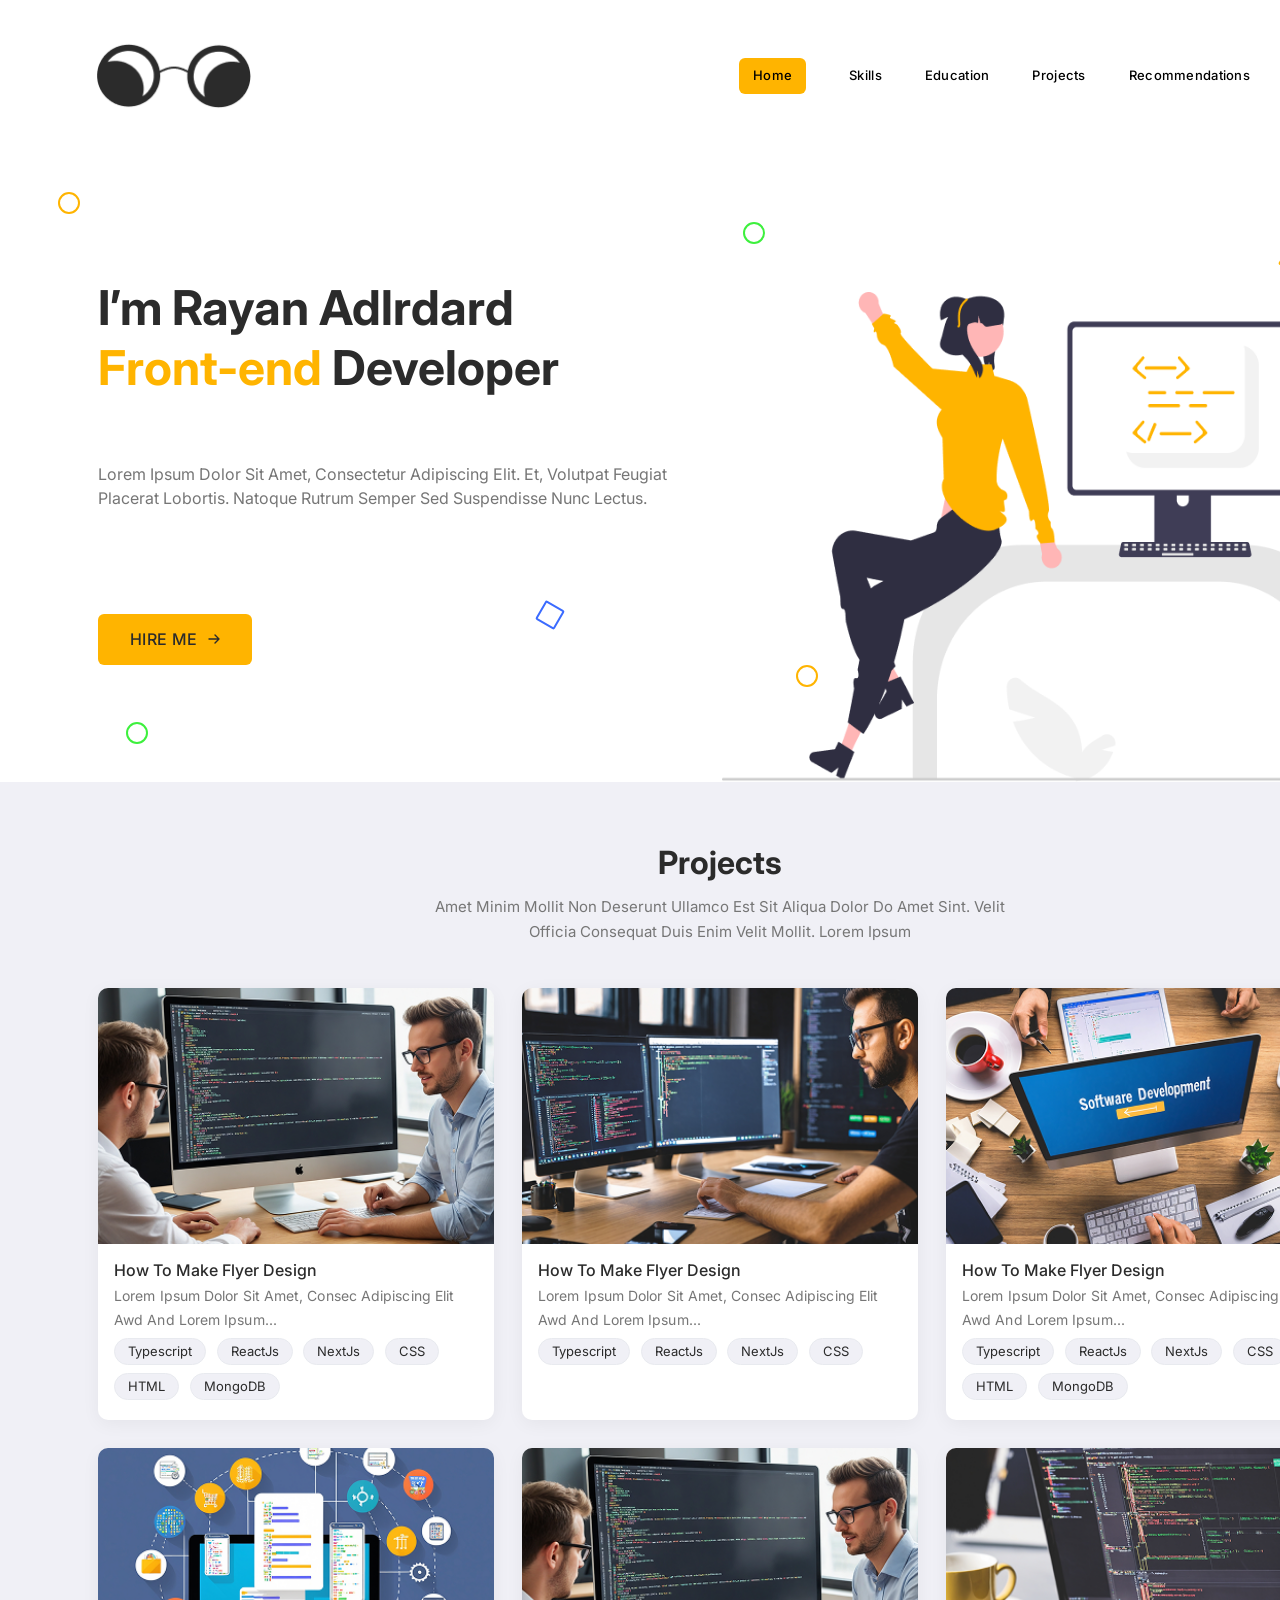
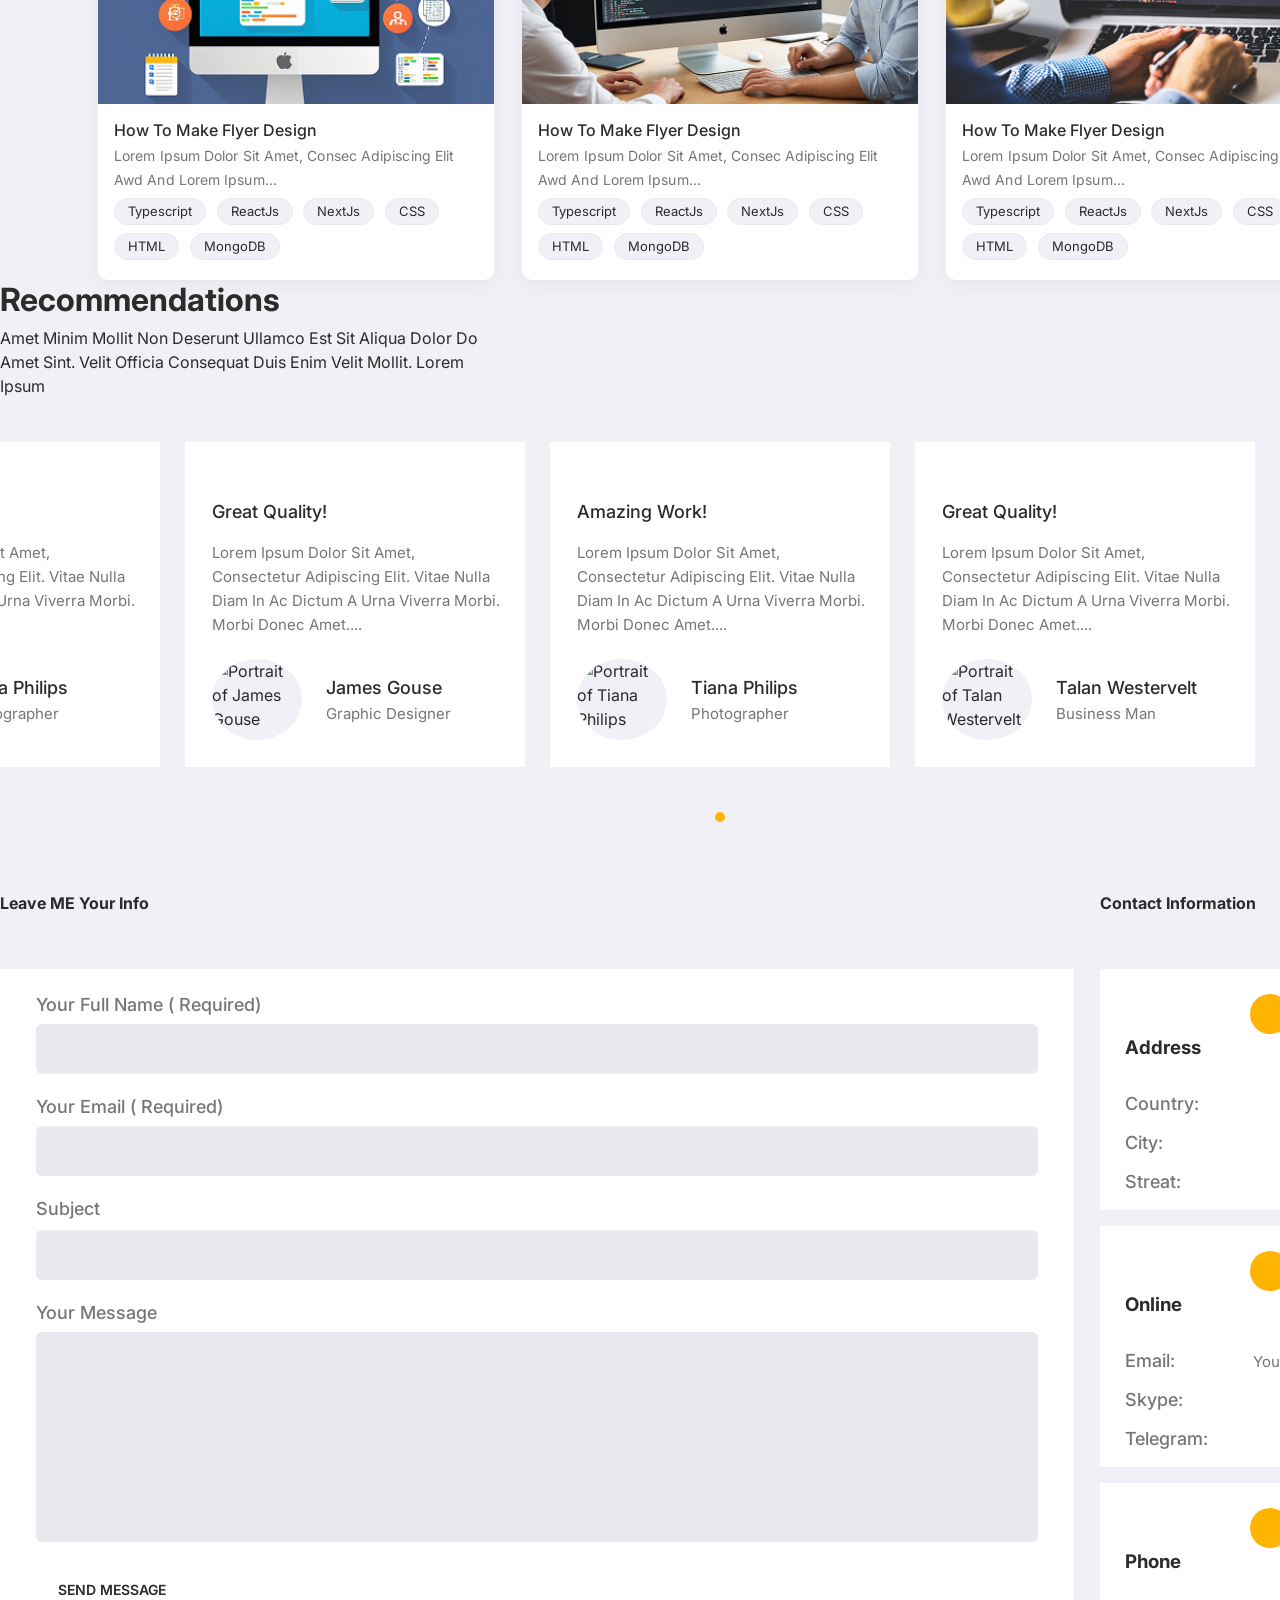
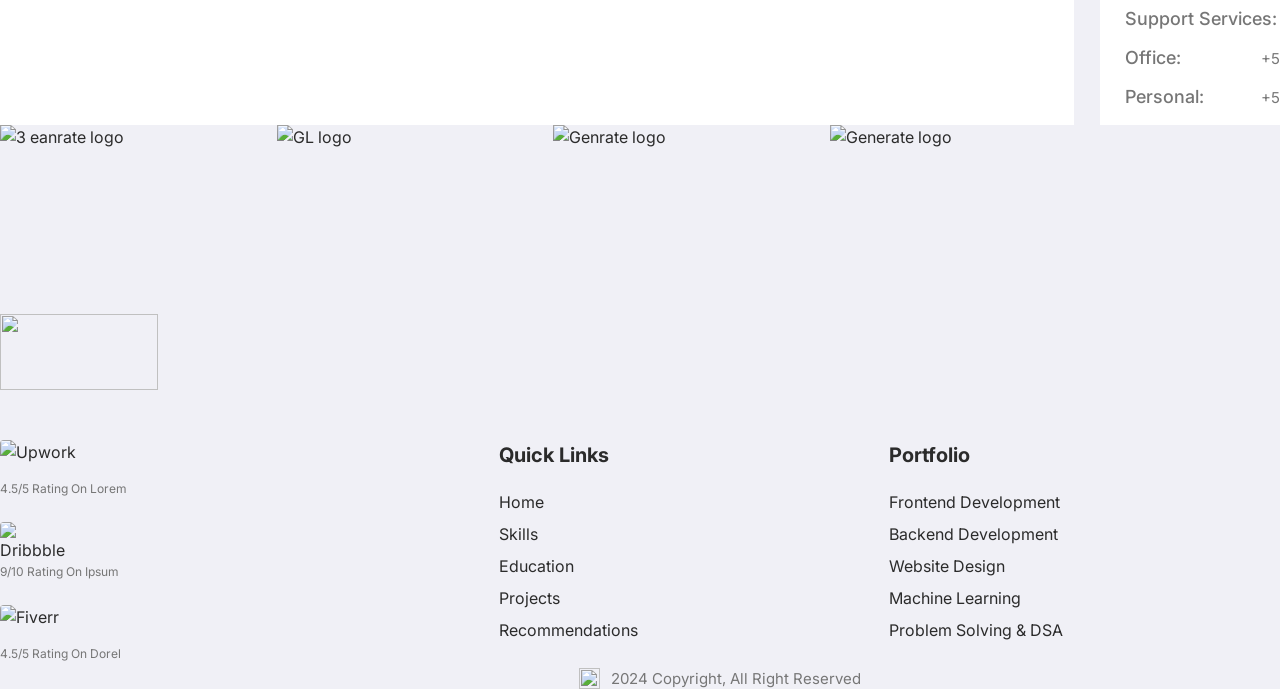
==== commit 2452659f: "pixel perfecting" ====
--- a/portfolio/index.html
+++ b/portfolio/index.html
@@ -1,35 +1,42 @@
-<!DOCTYPE html>
+<!doctype html>
 <html lang="en">
   <head>
-    <meta charset="UTF-8">
-    <meta name="viewport" content="width=device-width, initial-scale=1.0">
+    <meta charset="UTF-8" />
+    <meta name="viewport" content="width=device-width, initial-scale=1.0" />
     <title>Rayan Adlrdard | Front-end Developer</title>
 
-    <link rel="preconnect" href="https://fonts.googleapis.com">
-    <link rel="preconnect" href="https://fonts.gstatic.com" crossorigin>
-    <link href="https://fonts.googleapis.com/css2?family=Inter:wght@400;500;600;700;800&display=swap" rel="stylesheet">
+    <link rel="preconnect" href="https://fonts.googleapis.com" />
+    <link rel="preconnect" href="https://fonts.gstatic.com" crossorigin />
+    <link
+      href="https://fonts.googleapis.com/css2?family=Inter:wght@400;500;600;700;800&display=swap"
+      rel="stylesheet"
+    />
 
     <script>
-      history.scrollRestoration = 'manual';
+      history.scrollRestoration = "manual";
       window.scrollTo(0, 0);
     </script>
 
-    <link rel="stylesheet" href="css/reset.css">
-    <link rel="stylesheet" href="css/style.css">
+    <link rel="stylesheet" href="css/reset.css" />
+    <link rel="stylesheet" href="css/style.css" />
   </head>
   <body>
     <header class="header">
       <nav class="nav" aria-label="Main navigation">
         <a href="#home" class="nav-logo" aria-label="Home">
-          <img src="assets/icon/logo.svg" alt="Logo">
+          <img src="assets/icon/logo.svg" alt="Logo" />
         </a>
 
         <ul class="nav-list">
-          <li><a href="#home" class="nav-link active" aria-current="page">Home</a></li>
+          <li>
+            <a href="#home" class="nav-link active" aria-current="page">Home</a>
+          </li>
           <li><a href="#skills" class="nav-link">Skills</a></li>
           <li><a href="#education" class="nav-link">Education</a></li>
           <li><a href="#projects" class="nav-link">Projects</a></li>
-          <li><a href="#recommendations" class="nav-link">Recommendations</a></li>
+          <li>
+            <a href="#recommendations" class="nav-link">Recommendations</a>
+          </li>
           <li><a href="#contact" class="nav-link">Contact</a></li>
         </ul>
       </nav>
@@ -39,65 +46,95 @@
         <div class="hero-content">
           <h1 class="hero-title" id="hero-title">
             I&rsquo;m Rayan Adlrdard
-            <span class="hero-role"><span class="highlight">Front-end</span> Developer</span>
+            <span class="hero-role"
+              ><span class="highlight">Front-end</span> Developer</span
+            >
           </h1>
           <p class="hero-text">
-            Lorem Ipsum Dolor Sit Amet, Consectetur Adipiscing Elit. Et, Volutpat Feugiat
-            Placerat Lobortis. Natoque Rutrum Semper Sed Suspendisse Nunc Lectus.
+            Lorem Ipsum Dolor Sit Amet, Consectetur Adipiscing Elit. Et,
+            Volutpat Feugiat Placerat Lobortis. Natoque Rutrum Semper Sed
+            Suspendisse Nunc Lectus.
           </p>
           <a href="#contact" class="btn-hire">
             Hire me
-            <svg class="btn-hire-arrow" width="12" height="12" viewBox="0 0 12 12" fill="none"
-                stroke="currentColor" stroke-width="1.4" stroke-linecap="round" stroke-linejoin="round"
-                aria-hidden="true">
-              <path d="M1 6h10M7 2l4 4-4 4"/>
+            <svg
+              class="btn-hire-arrow"
+              width="12"
+              height="12"
+              viewBox="0 0 12 12"
+              fill="none"
+              stroke="currentColor"
+              stroke-width="1.4"
+              stroke-linecap="round"
+              stroke-linejoin="round"
+              aria-hidden="true"
+            >
+              <path d="M1 6h10M7 2l4 4-4 4" />
             </svg>
           </a>
         </div>
-        <img class="hero-illustration"
-            src="assets/images/hero.png"
-            alt="A developer sitting on a desk next to a monitor that shows code"
-            width="808" height="551">
+        <img
+          class="hero-illustration"
+          src="assets/images/hero.png"
+          alt="A developer sitting on a desk next to a monitor that shows code"
+          width="808"
+          height="551"
+        />
         <!-- Decorative floating shapes -->
-        <span class="shape shape-ring shape-ring--yellow-tl" aria-hidden="true"></span>
-        <span class="shape shape-ring shape-ring--green-top" aria-hidden="true"></span>
-        <span class="shape shape-diamond shape-diamond--yellow" aria-hidden="true"></span>
-        <span class="shape shape-diamond shape-diamond--blue" aria-hidden="true"></span>
-        <span class="shape shape-ring shape-ring--green-bl" aria-hidden="true"></span>
-        <span class="shape shape-ring shape-ring--yellow-knee" aria-hidden="true"></span>
+        <span
+          class="shape shape-ring shape-ring--yellow-tl"
+          aria-hidden="true"
+        ></span>
+        <span
+          class="shape shape-ring shape-ring--green-top"
+          aria-hidden="true"
+        ></span>
+        <span
+          class="shape shape-diamond shape-diamond--yellow"
+          aria-hidden="true"
+        ></span>
+        <span
+          class="shape shape-diamond shape-diamond--blue"
+          aria-hidden="true"
+        ></span>
+        <span
+          class="shape shape-ring shape-ring--green-bl"
+          aria-hidden="true"
+        ></span>
+        <span
+          class="shape shape-ring shape-ring--yellow-knee"
+          aria-hidden="true"
+        ></span>
         <span class="shape shape-triangle" aria-hidden="true"></span>
       </section>
-      <section
-        class="projects container"
-        id="projects"
-        aria-labelledby="projects-title"
-      >
-        <header class="section-head">
-          <h2 class="section-title" id="projects-title">Projects</h2>
-          <p class="section-text">
-            Amet Minim Mollit Non Deserunt Ullamco Est Sit Aliqua Dolor Do Amet
-            Sint. Velit Officia Consequat Duis Enim Velit Mollit. Lorem Ipsum
-          </p>
-        </header>
-
-        <ul class="project-grid">
-          <li class="project-item">
+      <section class="projects" id="projects" aria-labelledby="projects-title">
+        <div class="section-container">
+          <header class="section-header">
+            <h2 class="section-title" id="projects-title">Projects</h2>
+            <p class="section-subtitle">
+              Amet Minim Mollit Non Deserunt Ullamco Est Sit Aliqua Dolor Do
+              Amet Sint. Velit Officia Consequat Duis Enim Velit Mollit. Lorem
+              Ipsum
+            </p>
+          </header>
+
+          <div class="project-grid">
             <article class="project-card">
               <img
-                class="project-cover"
-                src="assets/images/project-1.jpg"
+                class="project-card-image"
+                src="assets/images/projectimage1.png"
                 alt="Two developers reviewing code on a desktop monitor"
                 width="386"
                 height="256"
                 loading="lazy"
               />
-              <div class="project-body">
-                <h3 class="project-title">How To Make Flyer Design</h3>
-                <p class="project-text">
+              <div class="project-card-body">
+                <h3 class="project-card-title">How To Make Flyer Design</h3>
+                <p class="project-card-text">
                   Lorem Ipsum Dolor Sit Amet, Consec Adipiscing Elit Awd And
                   Lorem Ipsum...
                 </p>
-                <ul class="tag-list" aria-label="Tech stack">
+                <ul class="tag-list" aria-label="Technologies used">
                   <li class="tag">Typescript</li>
                   <li class="tag">ReactJs</li>
                   <li class="tag">NextJs</li>
@@ -107,24 +144,22 @@
                 </ul>
               </div>
             </article>
-          </li>
-          <li class="project-item">
             <article class="project-card">
               <img
-                class="project-cover"
-                src="assets/images/project-2.jpg"
-                alt="Developer working across two monitors full of code"
+                class="project-card-image"
+                src="assets/images/projectimage2.png"
+                alt="Two developers working together at a desk with code on screen"
                 width="386"
                 height="256"
                 loading="lazy"
               />
-              <div class="project-body">
-                <h3 class="project-title">How To Make Flyer Design</h3>
-                <p class="project-text">
+              <div class="project-card-body">
+                <h3 class="project-card-title">How To Make Flyer Design</h3>
+                <p class="project-card-text">
                   Lorem Ipsum Dolor Sit Amet, Consec Adipiscing Elit Awd And
                   Lorem Ipsum...
                 </p>
-                <ul class="tag-list" aria-label="Tech stack">
+                <ul class="tag-list" aria-label="Technologies used">
                   <li class="tag">Typescript</li>
                   <li class="tag">ReactJs</li>
                   <li class="tag">NextJs</li>
@@ -132,24 +167,22 @@
                 </ul>
               </div>
             </article>
-          </li>
-          <li class="project-item">
             <article class="project-card">
               <img
-                class="project-cover"
-                src="assets/images/project-3.jpg"
-                alt="Laptop on a wooden desk showing a software development screen"
+                class="project-card-image"
+                src="assets/images/projectimage3.png"
+                alt="Software development sign on a desk with a keyboard, notes and coffee"
                 width="386"
                 height="256"
                 loading="lazy"
               />
-              <div class="project-body">
-                <h3 class="project-title">How To Make Flyer Design</h3>
-                <p class="project-text">
+              <div class="project-card-body">
+                <h3 class="project-card-title">How To Make Flyer Design</h3>
+                <p class="project-card-text">
                   Lorem Ipsum Dolor Sit Amet, Consec Adipiscing Elit Awd And
                   Lorem Ipsum...
                 </p>
-                <ul class="tag-list" aria-label="Tech stack">
+                <ul class="tag-list" aria-label="Technologies used">
                   <li class="tag">Typescript</li>
                   <li class="tag">ReactJs</li>
                   <li class="tag">NextJs</li>
@@ -159,24 +192,22 @@
                 </ul>
               </div>
             </article>
-          </li>
-          <li class="project-item">
             <article class="project-card">
               <img
-                class="project-cover"
-                src="assets/images/project-4.jpg"
-                alt="Illustration of a desktop computer surrounded by app and coding icons"
+                class="project-card-image"
+                src="assets/images/projectimage4.png"
+                alt="Illustration of app icons connected around a computer screen"
                 width="386"
                 height="256"
                 loading="lazy"
               />
-              <div class="project-body">
-                <h3 class="project-title">How To Make Flyer Design</h3>
-                <p class="project-text">
+              <div class="project-card-body">
+                <h3 class="project-card-title">How To Make Flyer Design</h3>
+                <p class="project-card-text">
                   Lorem Ipsum Dolor Sit Amet, Consec Adipiscing Elit Awd And
                   Lorem Ipsum...
                 </p>
-                <ul class="tag-list" aria-label="Tech stack">
+                <ul class="tag-list" aria-label="Technologies used">
                   <li class="tag">Typescript</li>
                   <li class="tag">ReactJs</li>
                   <li class="tag">NextJs</li>
@@ -186,24 +217,22 @@
                 </ul>
               </div>
             </article>
-          </li>
-          <li class="project-item">
             <article class="project-card">
               <img
-                class="project-cover"
-                src="assets/images/project-1.jpg"
-                alt="Two developers discussing code at a shared workstation"
+                class="project-card-image"
+                src="assets/images/projectimage5.png"
+                alt="Two developers reviewing code on a desktop monitor"
                 width="386"
                 height="256"
                 loading="lazy"
               />
-              <div class="project-body">
-                <h3 class="project-title">How To Make Flyer Design</h3>
-                <p class="project-text">
+              <div class="project-card-body">
+                <h3 class="project-card-title">How To Make Flyer Design</h3>
+                <p class="project-card-text">
                   Lorem Ipsum Dolor Sit Amet, Consec Adipiscing Elit Awd And
                   Lorem Ipsum...
                 </p>
-                <ul class="tag-list" aria-label="Tech stack">
+                <ul class="tag-list" aria-label="Technologies used">
                   <li class="tag">Typescript</li>
                   <li class="tag">ReactJs</li>
                   <li class="tag">NextJs</li>
@@ -213,24 +242,22 @@
                 </ul>
               </div>
             </article>
-          </li>
-          <li class="project-item">
             <article class="project-card">
               <img
-                class="project-cover"
-                src="assets/images/project-5.jpg"
-                alt="Hands typing on a laptop showing a code editor, coffee cup beside it"
+                class="project-card-image"
+                src="assets/images/projectimage6.png"
+                alt="Laptop showing code next to a yellow coffee mug"
                 width="386"
                 height="256"
                 loading="lazy"
               />
-              <div class="project-body">
-                <h3 class="project-title">How To Make Flyer Design</h3>
-                <p class="project-text">
+              <div class="project-card-body">
+                <h3 class="project-card-title">How To Make Flyer Design</h3>
+                <p class="project-card-text">
                   Lorem Ipsum Dolor Sit Amet, Consec Adipiscing Elit Awd And
                   Lorem Ipsum...
                 </p>
-                <ul class="tag-list" aria-label="Tech stack">
+                <ul class="tag-list" aria-label="Technologies used">
                   <li class="tag">Typescript</li>
                   <li class="tag">ReactJs</li>
                   <li class="tag">NextJs</li>
@@ -240,8 +267,8 @@
                 </ul>
               </div>
             </article>
-          </li>
-        </ul>
+          </div>
+        </div>
       </section>
 
       <section
--- a/portfolio/css/style.css
+++ b/portfolio/css/style.css
@@ -1,14 +1,14 @@
 :root {
   /* Colors */
-  --primary-accent: #FFB400;
-  --bg-page: #F0F0F6;
-  --bg-card: #FFFFFF;
-  --text-primary: #2B2B2B;
+  --primary-accent: #ffb400;
+  --bg-page: #f0f0f6;
+  --bg-card: #ffffff;
+  --text-primary: #2b2b2b;
   --text-muted: #767676;
-  --input-bg: #E8EAEF;
-  --shape-green: #3DF03D;
-  --shape-blue: #3B6BFF;
-  --shape-red: #FF5A3C;
+  --input-bg: #e8eaef;
+  --shape-green: #3df03d;
+  --shape-blue: #3b6bff;
+  --shape-red: #ff5a3c;
 
   /* Layout & Spacing */
   --content-max-width: 1140px;
@@ -18,7 +18,7 @@
   --shadow-card: 0 4px 18px rgba(0, 0, 0, 0.05);
 
   /* Typography */
-  --font-family: 'Inter', -apple-system, BlinkMacSystemFont, sans-serif;
+  --font-family: "Inter", -apple-system, BlinkMacSystemFont, sans-serif;
 }
 
 /* ===== Base ===== */
@@ -61,7 +61,9 @@
   font-weight: 500;
   letter-spacing: 0.022em;
   color: #000000;
-  transition: color 0.25s ease, background-color 0.25s ease;
+  transition:
+    color 0.25s ease,
+    background-color 0.25s ease;
 }
 
 .nav-link:hover {
@@ -136,7 +138,9 @@
   letter-spacing: 0.02em;
   text-transform: uppercase;
   color: var(--text-primary);
-  transition: transform 0.25s ease, box-shadow 0.25s ease;
+  transition:
+    transform 0.25s ease,
+    box-shadow 0.25s ease;
 }
 
 .btn-hire:hover {
@@ -183,95 +187,129 @@
 .shape-triangle {
   width: 20px;
   height: 18px;
-  background: url("data:image/svg+xml,%3Csvg xmlns='http://www.w3.org/2000/svg' viewBox='0 0 20 18' fill='none' stroke='%23FF5A3C' stroke-width='2' stroke-linejoin='round'%3E%3Cpath d='M10 2L18.5 16.5H1.5Z'/%3E%3C/svg%3E") no-repeat center / contain;
-}
-
-.shape-ring--yellow-tl    { left: 4%;    top: 6.4%; }
-.shape-ring--green-top    { left: 51.6%; top: 11.1%; border-color: var(--shape-green); }
-.shape-diamond--yellow    { left: 89%;   top: 15.4%; }
-.shape-diamond--blue      { left: 37.4%; top: 71.7%; border-color: var(--shape-blue);}
-.shape-ring--green-bl     { left: 8.75%; top: 90.5%; border-color: var(--shape-green); }
-.shape-ring--yellow-knee  { left: 55.3%; top: 81.4%; }
-.shape-triangle           { left: 91.5%; top: 91.6%; }
-
-.section-head {
+  background: url("data:image/svg+xml,%3Csvg xmlns='http://www.w3.org/2000/svg' viewBox='0 0 20 18' fill='none' stroke='%23FF5A3C' stroke-width='2' stroke-linejoin='round'%3E%3Cpath d='M10 2L18.5 16.5H1.5Z'/%3E%3C/svg%3E")
+    no-repeat center / contain;
+}
+
+.shape-ring--yellow-tl {
+  left: 4%;
+  top: 6.4%;
+}
+.shape-ring--green-top {
+  left: 51.6%;
+  top: 11.1%;
+  border-color: var(--shape-green);
+}
+.shape-diamond--yellow {
+  left: 89%;
+  top: 15.4%;
+}
+.shape-diamond--blue {
+  left: 37.4%;
+  top: 71.7%;
+  border-color: var(--shape-blue);
+}
+.shape-ring--green-bl {
+  left: 8.75%;
+  top: 90.5%;
+  border-color: var(--shape-green);
+}
+.shape-ring--yellow-knee {
+  left: 55.3%;
+  top: 81.4%;
+}
+.shape-triangle {
+  left: 91.5%;
+  top: 91.6%;
+}
+
+.section-container {
+  width: min(1244px, calc(100% - 48px));
+  margin-inline: auto;
+}
+
+.section-header {
   text-align: center;
 }
 
 .section-title {
-  font-size: var(--fs-section);
+  font-size: 32px;
   font-weight: 700;
-  line-height: 39px;
+  line-height: 40px;
   color: var(--text-primary);
 }
 
-.section-text {
-  margin: 14px auto 0;
+.section-subtitle {
   max-width: 620px;
+  margin: 11px auto 0;
   font-size: 15px;
-  line-height: 24px;
+  line-height: 25px;
   color: var(--text-muted);
 }
 
+/* ===== Projects ===== */
 .projects {
-  padding-top: calc(var(--section-space) + 1px);
+  padding-top: 61px; /* hero bottom -> heading */
+}
+
+.projects .section-header {
+  margin-bottom: 44px;
 }
 
 .project-grid {
   display: grid;
   grid-template-columns: repeat(3, 1fr);
   gap: 44px;
-  margin: 43.5px -1px 0;
-}
-
-.project-item {
-  display: flex;
 }
 
 .project-card {
   display: flex;
-  flex: 1;
   flex-direction: column;
-  overflow: hidden;
-  border: var(--border-card);
-  border-radius: 12.5px;
-  background: var(--bg-card);
+  overflow: hidden; /* clips the image to the card's rounded top corners */
+  border-radius: var(--radius-md);
+  background-color: var(--bg-card);
   box-shadow: var(--shadow-card);
   transition:
-    transform 0.3s var(--ease-out),
+    transform 0.3s cubic-bezier(0.16, 1, 0.3, 1),
     box-shadow 0.3s ease;
 }
 
-.project-item:hover .project-card {
+.project-card:hover {
   transform: translateY(-6px);
-  box-shadow: var(--shadow-card-hover);
-}
-
-.project-cover {
+  box-shadow: 0 12px 30px rgba(0, 0, 0, 0.08);
+}
+
+.project-card-image {
+  display: block;
   width: 100%;
-  height: auto;
-  aspect-ratio: 386 / 256;
+  height: 256px;
   object-fit: cover;
-}
-
-.project-body {
-  padding: 14px 16px 20px;
-}
-
-.project-title {
+  background-color: var(--input-bg); /* visible until the image loads */
+}
+
+.project-card-body {
+  padding: 14px 16px;
+  margin-bottom: 6px;
+}
+
+.project-card-title {
+  letter-spacing: 0;
+  margin-bottom: 1.5px;
   font-size: 16px;
   font-weight: 500;
   line-height: 24px;
   color: var(--text-primary);
 }
 
-.project-text {
+/* Truncate the description to 2 lines */
+.project-card-text {
+  letter-spacing: 0.006em;
   display: -webkit-box;
-  margin-top: 2px;
-  overflow: hidden;
   -webkit-box-orient: vertical;
   -webkit-line-clamp: 2;
   line-clamp: 2;
+  overflow: hidden;
+  margin-bottom: 6px;
   font-size: 14px;
   line-height: 24px;
   color: var(--text-muted);
@@ -280,19 +318,17 @@
 .tag-list {
   display: flex;
   flex-wrap: wrap;
-  gap: 10px;
-  margin-top: 8px;
+  gap: 8.5px 10.5px;
 }
 
 .tag {
-  height: 25.3px;
-  padding: 0 13px;
-  border: var(--border-chip);
-  border-radius: var(--radius-pill);
-  background: var(--chip-bg);
+  padding: 4px 13px;
+  border: 1px solid var(--input-bg);
+  border-radius: 999px;
+  background-color: var(--bg-page);
   font-size: 13px;
-  line-height: 23.3px;
-  color: var(--text-strong);
+  line-height: 17px;
+  color: var(--text-primary);
 }
 
 .recommendations {
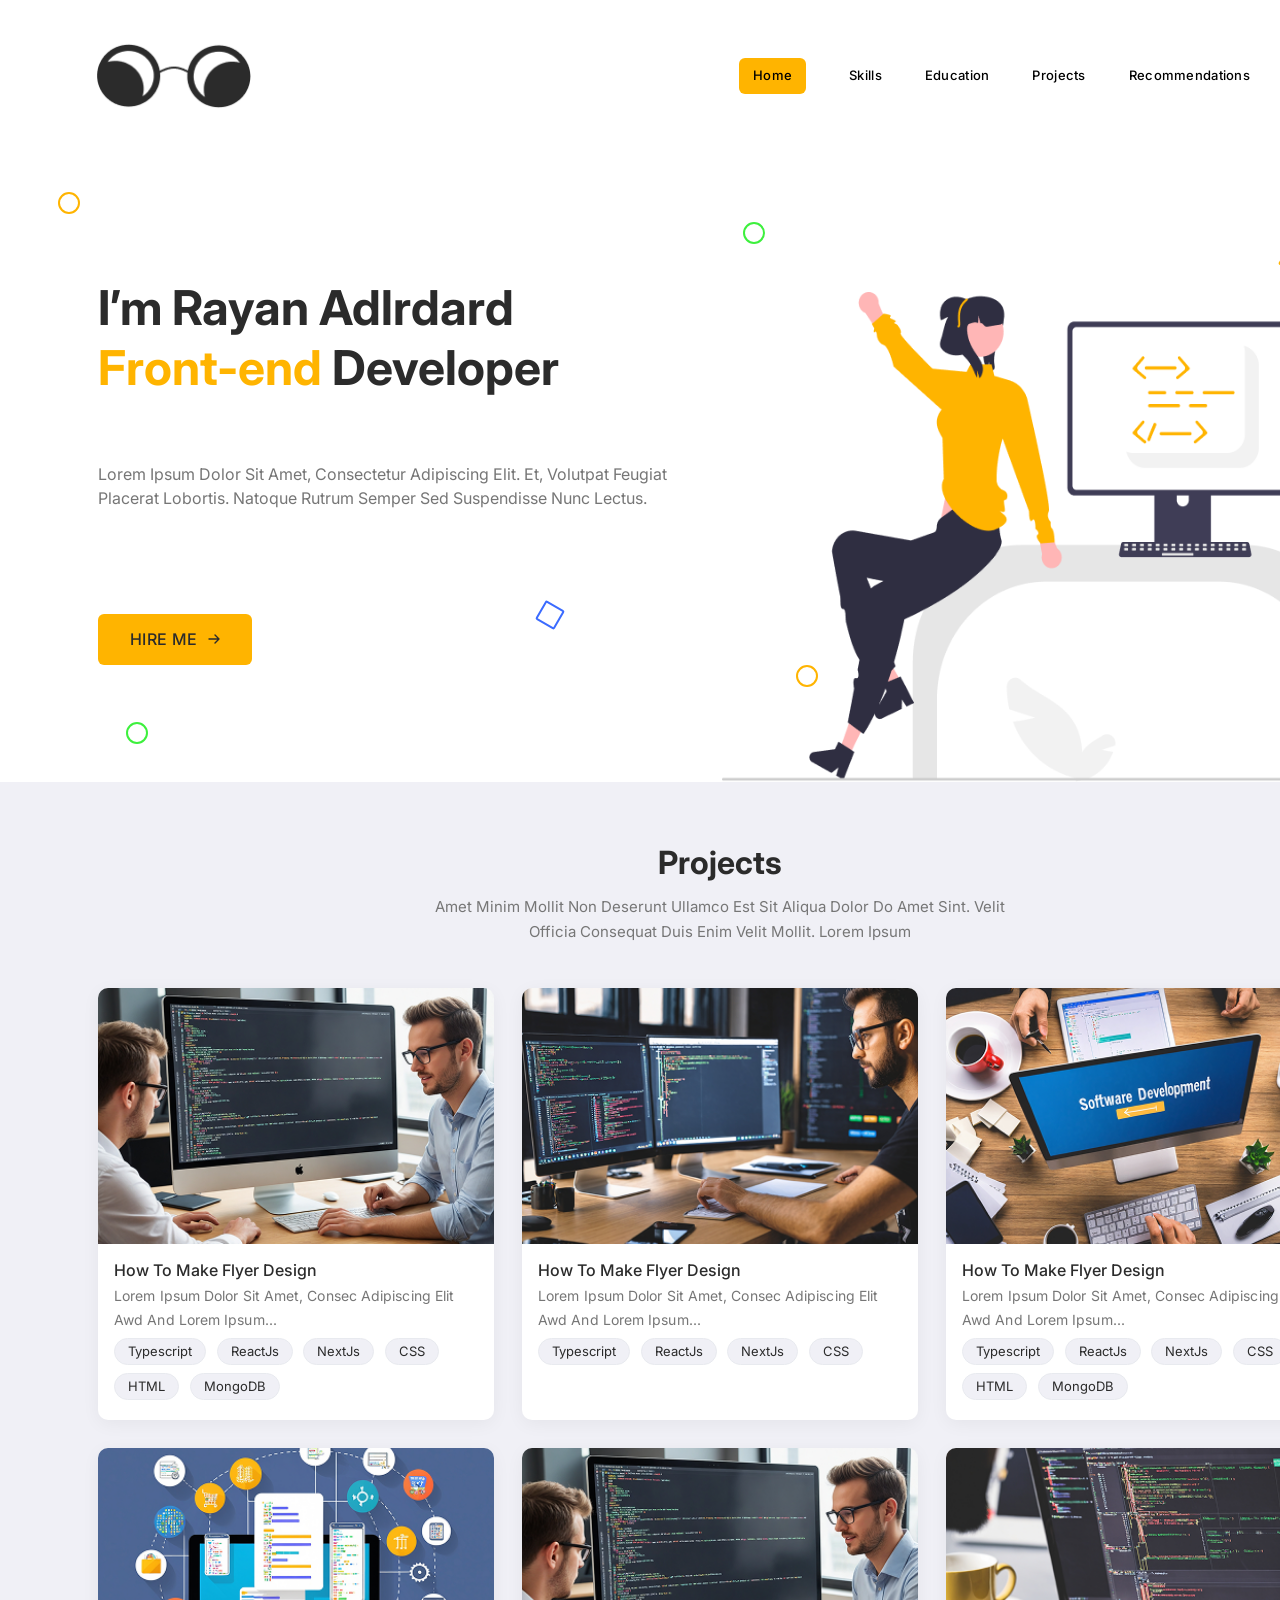
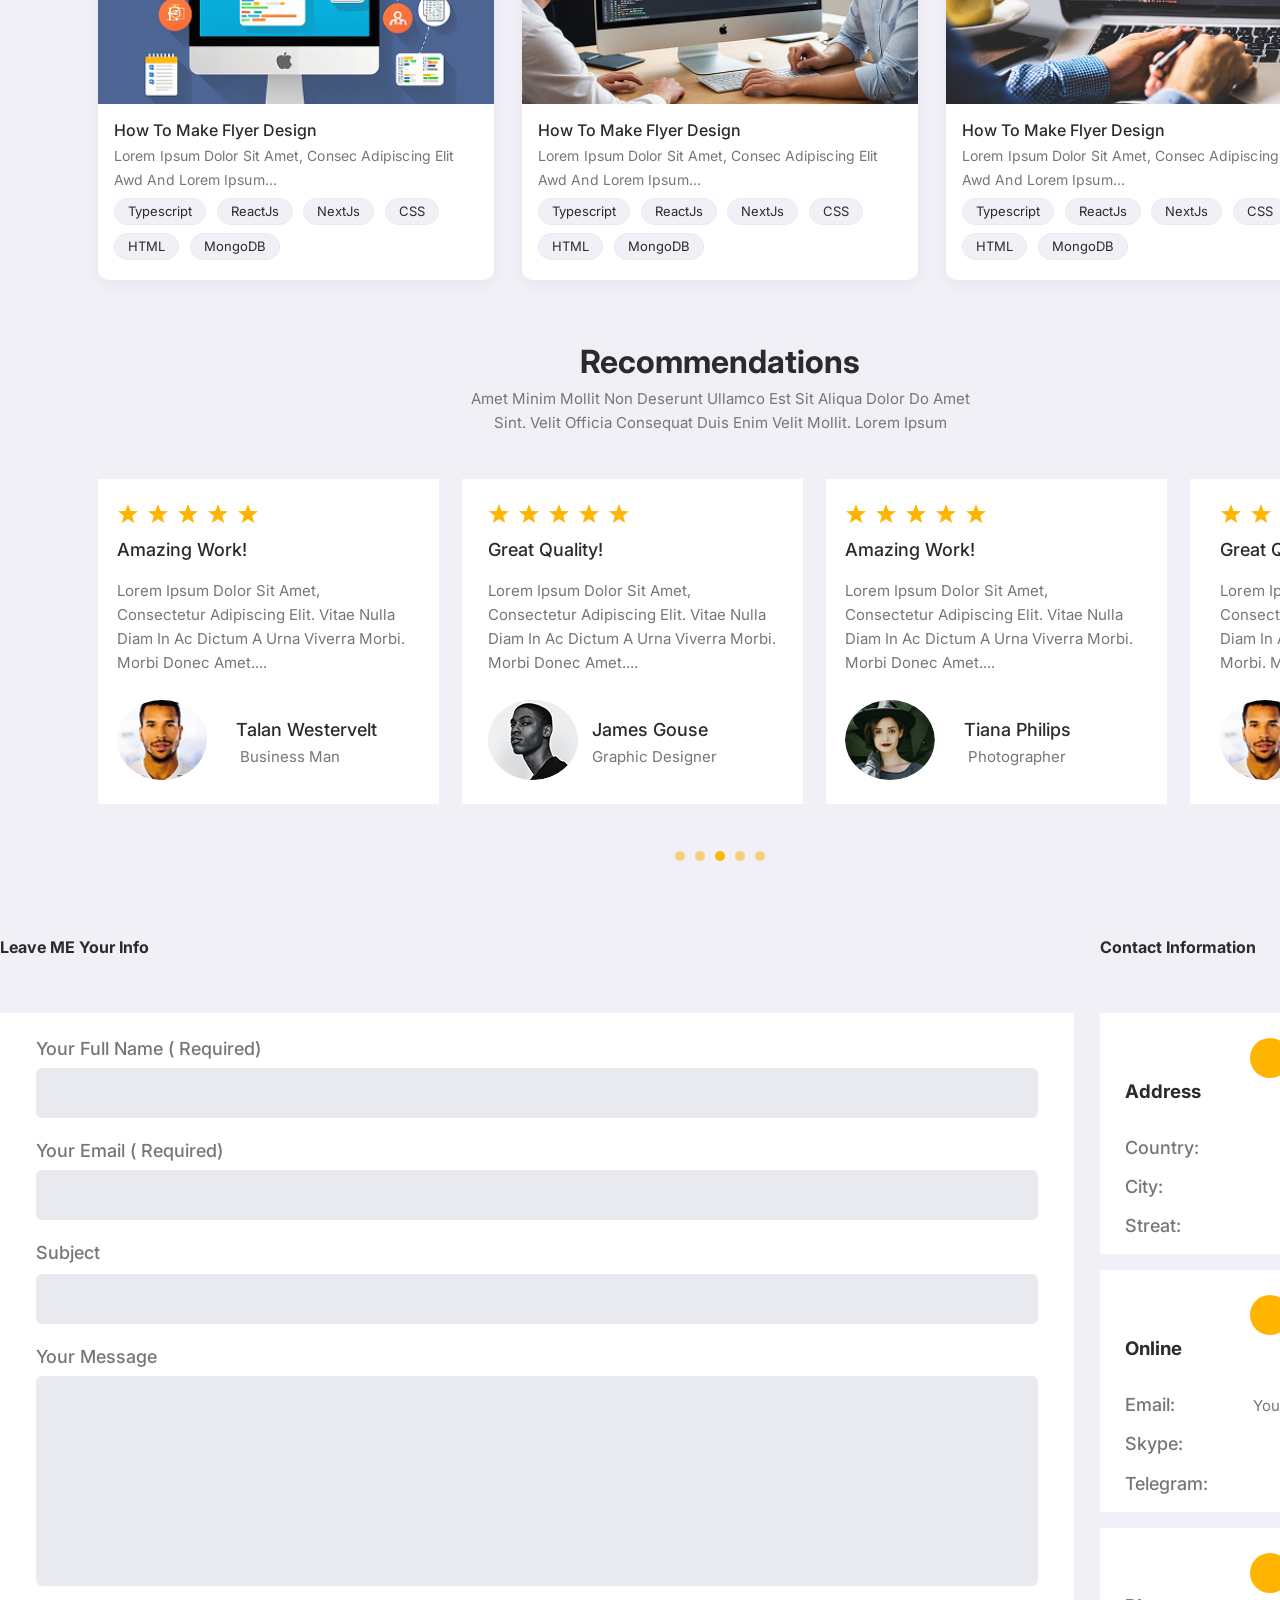
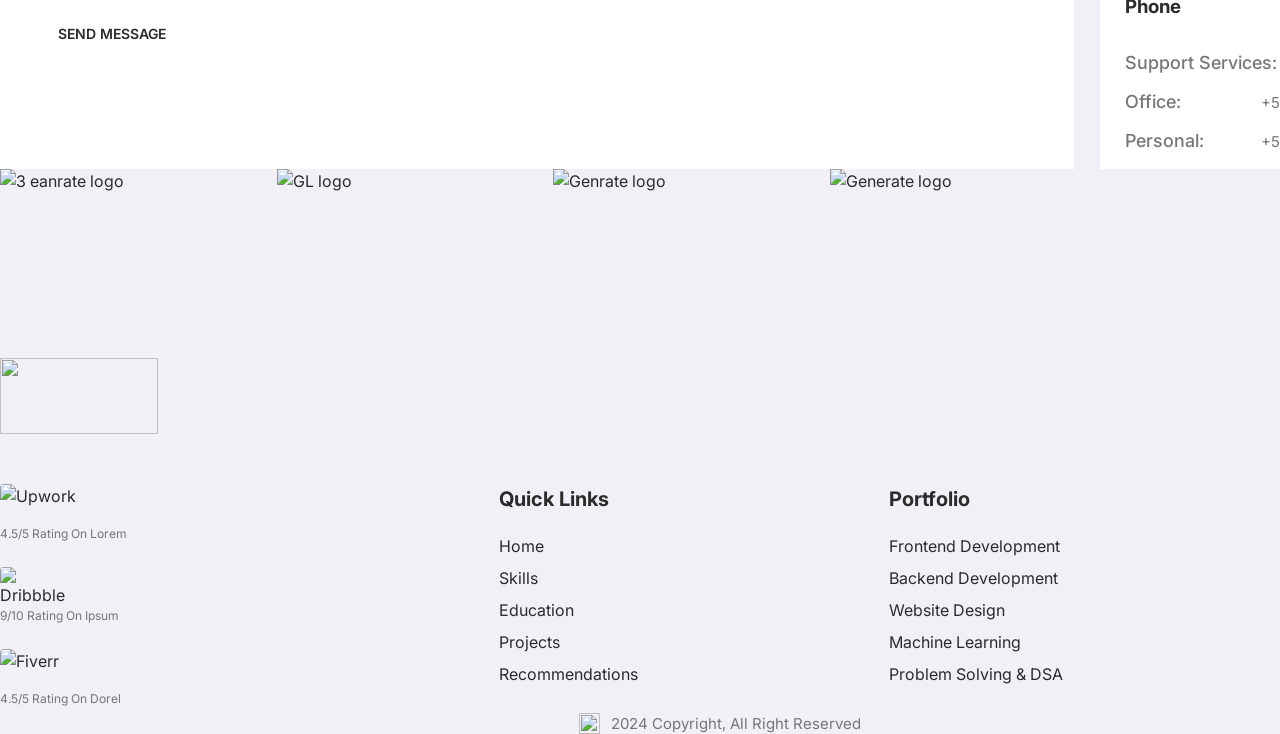
==== commit 15f7c456: "pixel perfecting" ====
--- a/portfolio/index.html
+++ b/portfolio/index.html
@@ -274,226 +274,226 @@
       <section
         class="recommendations"
         id="recommendations"
-        aria-labelledby="reviews-title"
+        aria-labelledby="recommendations-title"
       >
-        <header class="section-head container">
-          <h2 class="section-title" id="reviews-title">Recommendations</h2>
-          <p class="section-text">
-            Amet Minim Mollit Non Deserunt Ullamco Est Sit Aliqua Dolor Do Amet
-            Sint. Velit Officia Consequat Duis Enim Velit Mollit. Lorem Ipsum
-          </p>
-        </header>
-
-        <div
-          class="reviews container"
-          aria-roledescription="carousel"
-          aria-label="Client recommendations"
-        >
+        <div class="section-container">
+          <header class="section-header">
+            <h2 class="section-title" id="recommendations-title">
+              Recommendations
+            </h2>
+            <p class="section-subtitle">
+              Amet Minim Mollit Non Deserunt Ullamco Est Sit Aliqua Dolor Do
+              Amet <br />
+              Sint. Velit Officia Consequat Duis Enim Velit Mollit. Lorem Ipsum
+            </p>
+          </header>
+
           <div
-            class="reviews-viewport"
-            tabindex="0"
-            aria-label="Use left and right arrow keys to change review"
+            class="reviews"
+            role="region"
+            aria-roledescription="carousel"
+            aria-label="Client recommendations"
           >
-            <ul class="reviews-track">
-              <li
-                class="review-card review-card--tiana"
+            <div class="reviews-track">
+              <article
+                class="review"
+                role="group"
                 aria-roledescription="slide"
                 aria-label="1 of 5"
               >
-                <div class="stars" role="img" aria-label="Rated 5 out of 5">
-                  <img src="assets/icons/icon-star.svg" alt="" /><img
-                    src="assets/icons/icon-star.svg"
-                    alt=""
-                  /><img src="assets/icons/icon-star.svg" alt="" /><img
-                    src="assets/icons/icon-star.svg"
-                    alt=""
-                  /><img src="assets/icons/icon-star.svg" alt="" />
-                </div>
+                <p
+                  class="review-stars"
+                  role="img"
+                  aria-label="5 out of 5 stars"
+                ></p>
                 <h3 class="review-title">Amazing Work!</h3>
                 <p class="review-text">
                   Lorem Ipsum Dolor Sit Amet, Consectetur Adipiscing Elit. Vitae
                   Nulla Diam In Ac Dictum A Urna Viverra Morbi. Morbi Donec
                   Amet....
                 </p>
-                <div class="review-author">
+                <footer class="review-author">
                   <img
-                    class="avatar"
-                    src="assets/images/avatar-tiana.jpg"
-                    alt="Portrait of Tiana Philips"
-                    width="90"
-                    height="81"
+                    class="review-avatar"
+                    src="assets/profileimages/talanprofile.png"
+                    alt="Portrait of Talan Westervelt"
+                    width="80"
+                    height="80"
+                    loading="lazy"
                   />
-                  <p>
-                    <span class="author-name">Tiana Philips</span
-                    ><span class="author-role">Photographer</span>
-                  </p>
-                </div>
-              </li>
-              <li
-                class="review-card review-card--james"
+                  <div>
+                    <p class="review-name">Talan Westervelt</p>
+                    <p class="review-role">Business Man</p>
+                  </div>
+                </footer>
+              </article>
+              <article
+                class="review"
+                role="group"
                 aria-roledescription="slide"
                 aria-label="2 of 5"
+                style="padding-left: 26px; padding-right: 26px"
               >
-                <div class="stars" role="img" aria-label="Rated 5 out of 5">
-                  <img src="assets/icons/icon-star.svg" alt="" /><img
-                    src="assets/icons/icon-star.svg"
-                    alt=""
-                  /><img src="assets/icons/icon-star.svg" alt="" /><img
-                    src="assets/icons/icon-star.svg"
-                    alt=""
-                  /><img src="assets/icons/icon-star.svg" alt="" />
-                </div>
+                <p
+                  class="review-stars"
+                  role="img"
+                  aria-label="5 out of 5 stars"
+                ></p>
                 <h3 class="review-title">Great Quality!</h3>
                 <p class="review-text">
                   Lorem Ipsum Dolor Sit Amet, Consectetur Adipiscing Elit. Vitae
                   Nulla Diam In Ac Dictum A Urna Viverra Morbi. Morbi Donec
                   Amet....
                 </p>
-                <div class="review-author">
+                <footer class="review-author" style="gap: 14px">
                   <img
-                    class="avatar"
-                    src="assets/images/avatar-james.jpg"
+                    class="review-avatar"
+                    src="assets/profileimages/jamesprofile.png"
                     alt="Portrait of James Gouse"
-                    width="90"
-                    height="81"
+                    width="80"
+                    height="80"
+                    loading="lazy"
                   />
-                  <p>
-                    <span class="author-name">James Gouse</span
-                    ><span class="author-role">Graphic Designer</span>
-                  </p>
-                </div>
-              </li>
-              <li
-                class="review-card review-card--tiana"
+                  <div>
+                    <p class="review-name">James Gouse</p>
+                    <p class="review-role" style="margin-left: 0">
+                      Graphic Designer
+                    </p>
+                  </div>
+                </footer>
+              </article>
+              <article
+                class="review"
+                role="group"
                 aria-roledescription="slide"
                 aria-label="3 of 5"
               >
-                <div class="stars" role="img" aria-label="Rated 5 out of 5">
-                  <img src="assets/icons/icon-star.svg" alt="" /><img
-                    src="assets/icons/icon-star.svg"
-                    alt=""
-                  /><img src="assets/icons/icon-star.svg" alt="" /><img
-                    src="assets/icons/icon-star.svg"
-                    alt=""
-                  /><img src="assets/icons/icon-star.svg" alt="" />
-                </div>
+                <p
+                  class="review-stars"
+                  role="img"
+                  aria-label="5 out of 5 stars"
+                ></p>
                 <h3 class="review-title">Amazing Work!</h3>
                 <p class="review-text">
                   Lorem Ipsum Dolor Sit Amet, Consectetur Adipiscing Elit. Vitae
                   Nulla Diam In Ac Dictum A Urna Viverra Morbi. Morbi Donec
                   Amet....
                 </p>
-                <div class="review-author">
+                <footer class="review-author">
                   <img
-                    class="avatar"
-                    src="assets/images/avatar-tiana.jpg"
+                    class="review-avatar"
+                    src="assets/profileimages/tianaprofile.png"
                     alt="Portrait of Tiana Philips"
-                    width="90"
-                    height="81"
+                    width="80"
+                    height="80"
+                    loading="lazy"
                   />
-                  <p>
-                    <span class="author-name">Tiana Philips</span
-                    ><span class="author-role">Photographer</span>
-                  </p>
-                </div>
-              </li>
-              <li
-                class="review-card review-card--talan"
+                  <div>
+                    <p class="review-name">Tiana Philips</p>
+                    <p class="review-role">Photographer</p>
+                  </div>
+                </footer>
+              </article>
+              <article
+                class="review"
+                role="group"
                 aria-roledescription="slide"
                 aria-label="4 of 5"
+                style="padding-left: 30px"
               >
-                <div class="stars" role="img" aria-label="Rated 5 out of 5">
-                  <img src="assets/icons/icon-star.svg" alt="" /><img
-                    src="assets/icons/icon-star.svg"
-                    alt=""
-                  /><img src="assets/icons/icon-star.svg" alt="" /><img
-                    src="assets/icons/icon-star.svg"
-                    alt=""
-                  /><img src="assets/icons/icon-star.svg" alt="" />
-                </div>
+                <p
+                  class="review-stars"
+                  role="img"
+                  aria-label="5 out of 5 stars"
+                ></p>
                 <h3 class="review-title">Great Quality!</h3>
                 <p class="review-text">
                   Lorem Ipsum Dolor Sit Amet, Consectetur Adipiscing Elit. Vitae
                   Nulla Diam In Ac Dictum A Urna Viverra Morbi. Morbi Donec
                   Amet....
                 </p>
-                <div class="review-author">
+                <footer class="review-author" style="gap: 24px">
                   <img
-                    class="avatar"
-                    src="assets/images/avatar-talan.jpg"
+                    class="review-avatar"
+                    src="assets/profileimages/talanprofile.png"
                     alt="Portrait of Talan Westervelt"
-                    width="90"
-                    height="81"
+                    width="80"
+                    height="80"
+                    loading="lazy"
                   />
-                  <p>
-                    <span class="author-name">Talan Westervelt</span
-                    ><span class="author-role">Business Man</span>
-                  </p>
-                </div>
-              </li>
-              <li
-                class="review-card review-card--james"
+                  <div>
+                    <p class="review-name">Talan Westervelt</p>
+                    <p class="review-role" style="margin-left: 7px">
+                      Business Man
+                    </p>
+                  </div>
+                </footer>
+              </article>
+              <article
+                class="review"
+                role="group"
                 aria-roledescription="slide"
                 aria-label="5 of 5"
               >
-                <div class="stars" role="img" aria-label="Rated 5 out of 5">
-                  <img src="assets/icons/icon-star.svg" alt="" /><img
-                    src="assets/icons/icon-star.svg"
-                    alt=""
-                  /><img src="assets/icons/icon-star.svg" alt="" /><img
-                    src="assets/icons/icon-star.svg"
-                    alt=""
-                  /><img src="assets/icons/icon-star.svg" alt="" />
-                </div>
+                <p
+                  class="review-stars"
+                  role="img"
+                  aria-label="5 out of 5 stars"
+                ></p>
                 <h3 class="review-title">Great Quality!</h3>
                 <p class="review-text">
                   Lorem Ipsum Dolor Sit Amet, Consectetur Adipiscing Elit. Vitae
                   Nulla Diam In Ac Dictum A Urna Viverra Morbi. Morbi Donec
                   Amet....
                 </p>
-                <div class="review-author">
+                <footer class="review-author">
                   <img
-                    class="avatar"
-                    src="assets/images/avatar-james.jpg"
+                    class="review-avatar"
+                    src="assets/profileimages/jamesprofile2.png"
                     alt="Portrait of James Gouse"
-                    width="90"
-                    height="81"
+                    width="80"
+                    height="80"
+                    loading="lazy"
                   />
-                  <p>
-                    <span class="author-name">James Gouse</span
-                    ><span class="author-role">Graphic Designer</span>
-                  </p>
-                </div>
-              </li>
-            </ul>
+                  <div>
+                    <p class="review-name">James Gouse</p>
+                    <p class="review-role">Graphic Designer</p>
+                  </div>
+                </footer>
+              </article>
+            </div>
           </div>
 
-          <div class="slider-dots" role="group" aria-label="Choose review">
+          <div
+            class="slider-dots"
+            role="group"
+            aria-label="Choose recommendation"
+          >
             <button
               class="slider-dot"
               type="button"
-              aria-label="Show review 1"
+              aria-label="Show recommendation 1"
             ></button>
             <button
               class="slider-dot"
               type="button"
-              aria-label="Show review 2"
+              aria-label="Show recommendation 2"
             ></button>
             <button
               class="slider-dot active"
               type="button"
-              aria-label="Show review 3"
+              aria-label="Show recommendation 3"
               aria-current="true"
             ></button>
             <button
               class="slider-dot"
               type="button"
-              aria-label="Show review 4"
+              aria-label="Show recommendation 4"
             ></button>
             <button
               class="slider-dot"
               type="button"
-              aria-label="Show review 5"
+              aria-label="Show recommendation 5"
             ></button>
           </div>
         </div>
--- a/portfolio/css/style.css
+++ b/portfolio/css/style.css
@@ -332,69 +332,55 @@
 }
 
 .recommendations {
-  padding-top: var(--section-space);
-}
-
-.recommendations .section-text {
-  max-width: 500px;
-  margin-top: 5.5px;
-}
-
+  padding-top: 62px; /* cards -> heading */
+}
+
+/* This section's heading/subtitle spacing is tighter in the design */
+.recommendations .section-subtitle {
+  margin-top: 5px;
+  line-height: 24px;
+}
+
+/* Carousel viewport: clips the track so neighbouring slides peek in at both edges */
 .reviews {
   margin-top: 44px;
-}
-
-.reviews-viewport {
-  margin-inline: -1px;
   overflow: hidden;
-  border-radius: 0;
-  touch-action: pan-y;
 }
 
 .reviews-track {
-  --card-w: 340px;
-  --gap: 25px;
-  display: flex;
-  gap: var(--gap);
-
-  transform: translateX(
-    calc(50% - 2 * (var(--card-w) + var(--gap)) - var(--card-w) / 2)
-  );
-  transition: transform 0.6s var(--ease-out);
-  will-change: transform;
-}
-
-.reviews-track.no-transition {
-  transition: none;
-}
-
-.review-card {
-  flex: 0 0 var(--card-w);
-  padding: 23.3px 23px 27px 27px;
-  background: var(--bg-card);
-}
-
-.stars {
-  display: flex;
-  gap: 10.8px;
-}
-
-.stars img {
-  width: 20.2px;
-  height: 17.6px;
+  display: flex;
+  gap: 23px;
+}
+
+.reviews-track.is-ready {
+  transition: transform 0.5s cubic-bezier(0.16, 1, 0.3, 1);
+}
+
+.review {
+  flex: 0 0 min(341px, 100vw - 96px);
+  padding: 24px 30px 24px 19px;
+  background-color: var(--bg-card);
+}
+
+/* 5 gold stars drawn with a repeating SVG tile (30px pitch) */
+.review-stars {
+  width: 150px;
+  height: 22px;
+  margin-bottom: 13px;
+  background: url("data:image/svg+xml,%3Csvg xmlns='http://www.w3.org/2000/svg' viewBox='0 0 30 22'%3E%3Cpolygon fill='%23FFB400' points='11,1 13.59,7.94 20.99,8.25 15.18,12.86 17.17,20 11,15.9 4.83,20 6.82,12.86 1.01,8.25 8.41,7.94'/%3E%3C/svg%3E")
+    repeat-x 0 0 / 30px 22px;
 }
 
 .review-title {
-  margin-top: 18px;
+  margin-bottom: 17px;
   font-size: 18px;
   font-weight: 500;
-  line-height: 22px;
+  line-height: 24px;
   color: var(--text-primary);
 }
 
 .review-text {
-  max-width: 290px;
-  margin-top: 18.5px;
+  margin-bottom: 25px;
   font-size: 15px;
   line-height: 24px;
   color: var(--text-muted);
@@ -403,72 +389,63 @@
 .review-author {
   display: flex;
   align-items: center;
-  gap: 24px;
-  margin-top: 22px;
-}
-
-.avatar {
+  gap: 29px;
+}
+
+.review-avatar {
   flex-shrink: 0;
   width: 90px;
-  height: 81px;
+  height: 80px;
   border-radius: var(--radius-round);
   object-fit: cover;
-  background: var(--bg-page);
-}
-
-.author-name,
-.author-role {
-  display: block;
-}
-
-.author-name {
+  background-color: var(--input-bg);
+}
+
+.review-name {
+  margin-top: 6px;
   font-size: 18px;
   font-weight: 500;
-  line-height: 22px;
-  color: var(--text-primary);
-}
-
-.author-role {
-  margin-top: 6px;
+  line-height: 24px;
+  color: var(--text-primary);
+}
+
+.review-role {
+  margin-top: 3px;
+  margin-left: 4px;
   font-size: 15px;
-  line-height: 18px;
+  line-height: 24px;
   color: var(--text-muted);
 }
 
+/* Pagination dots: 10px dot inside a 20px tap target */
 .slider-dots {
   display: flex;
   justify-content: center;
-  gap: 10px;
-  margin-top: 45px;
+  margin-top: 42px;
 }
 
 .slider-dot {
-  position: relative;
-  width: 10px;
-  height: 10px;
+  width: 20px;
+  height: 20px;
+  padding: 5px;
   border-radius: var(--radius-round);
-  background: var(--accent-soft);
-  transition:
-    background-color 0.25s ease,
-    transform 0.25s ease;
-}
-
-.slider-dot::after {
-  content: "";
-  position: absolute;
-  inset: -8px -5px;
+  background-color: var(--primary-accent);
+  background-clip: content-box;
+  opacity: 0.5;
+  transition: opacity 0.25s ease;
 }
 
 .slider-dot:hover {
-  transform: scale(1.25);
+  opacity: 0.8;
 }
 
 .slider-dot.active {
-  background: var(--primary-accent);
+  opacity: 1;
 }
 
 .slider-dot:focus-visible {
-  border-radius: var(--radius-round);
+  outline: 2px solid var(--text-primary);
+  outline-offset: 1px;
 }
 
 .contact {
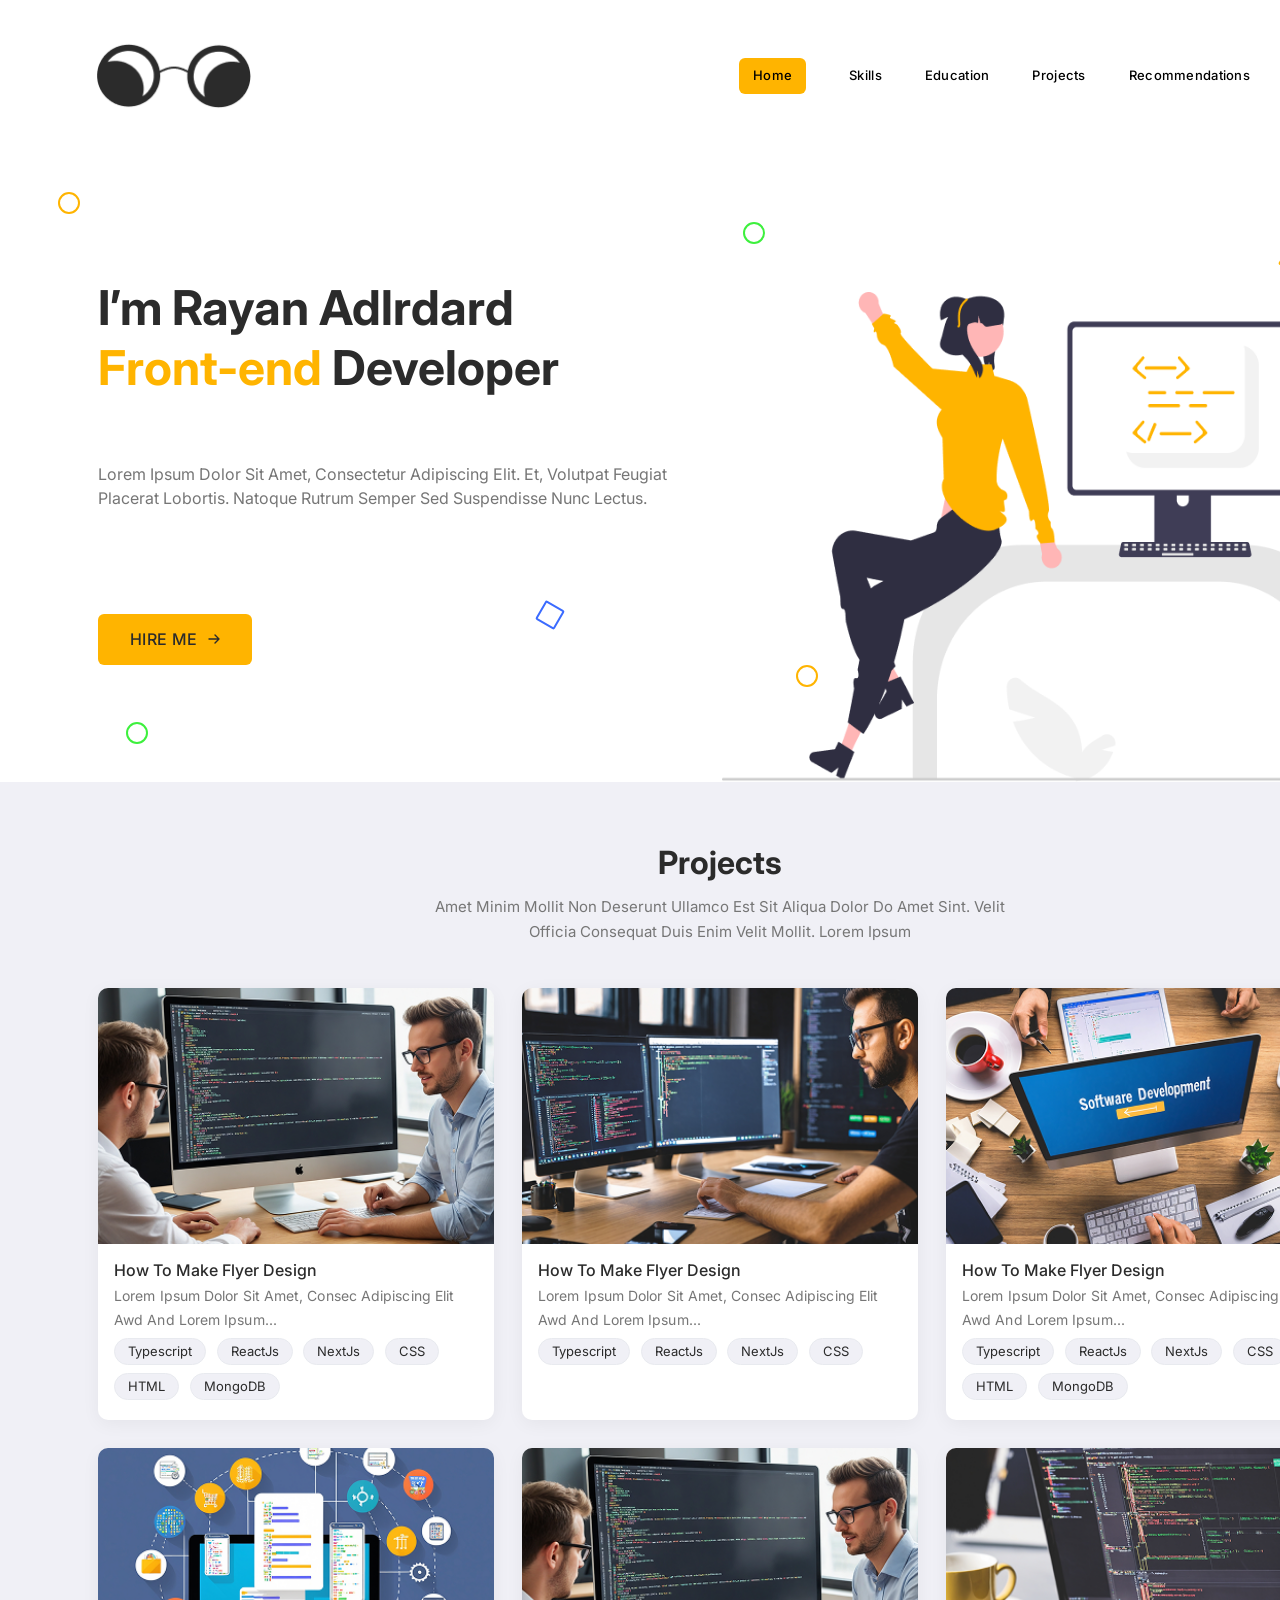
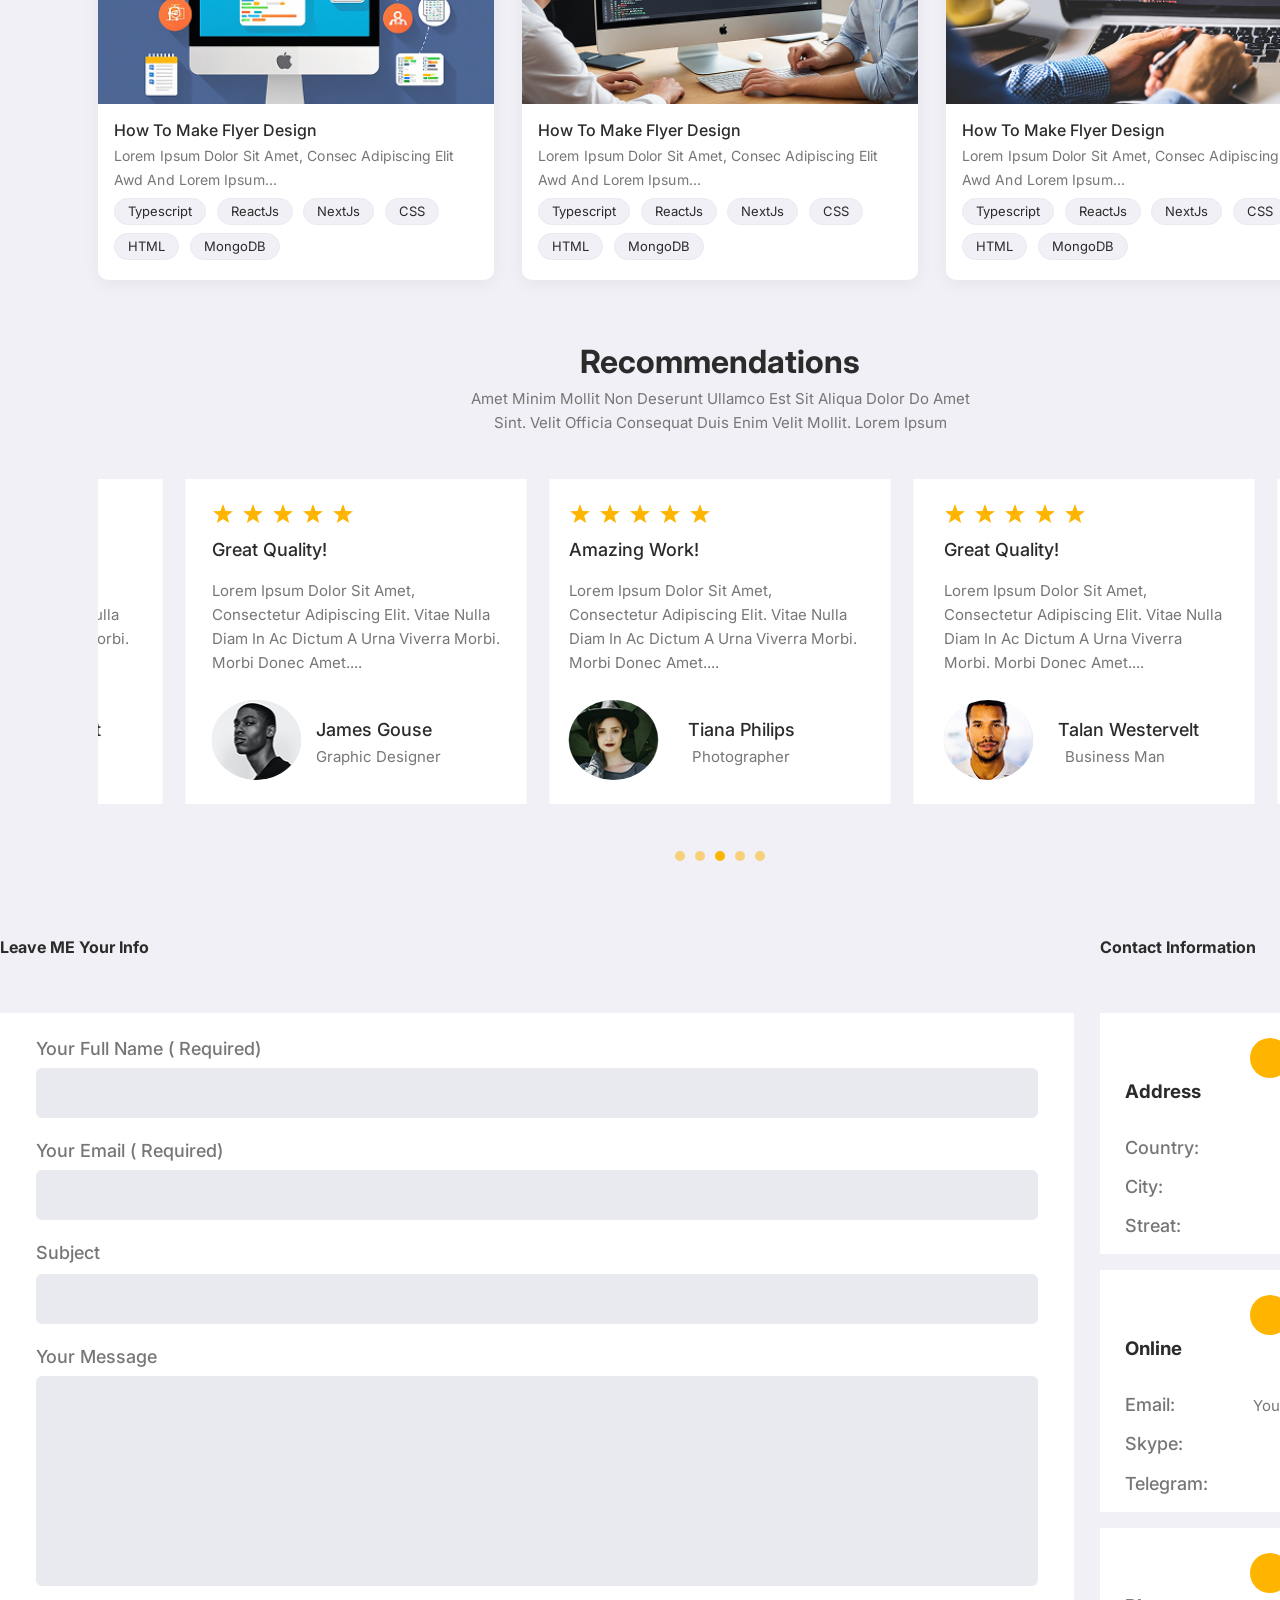
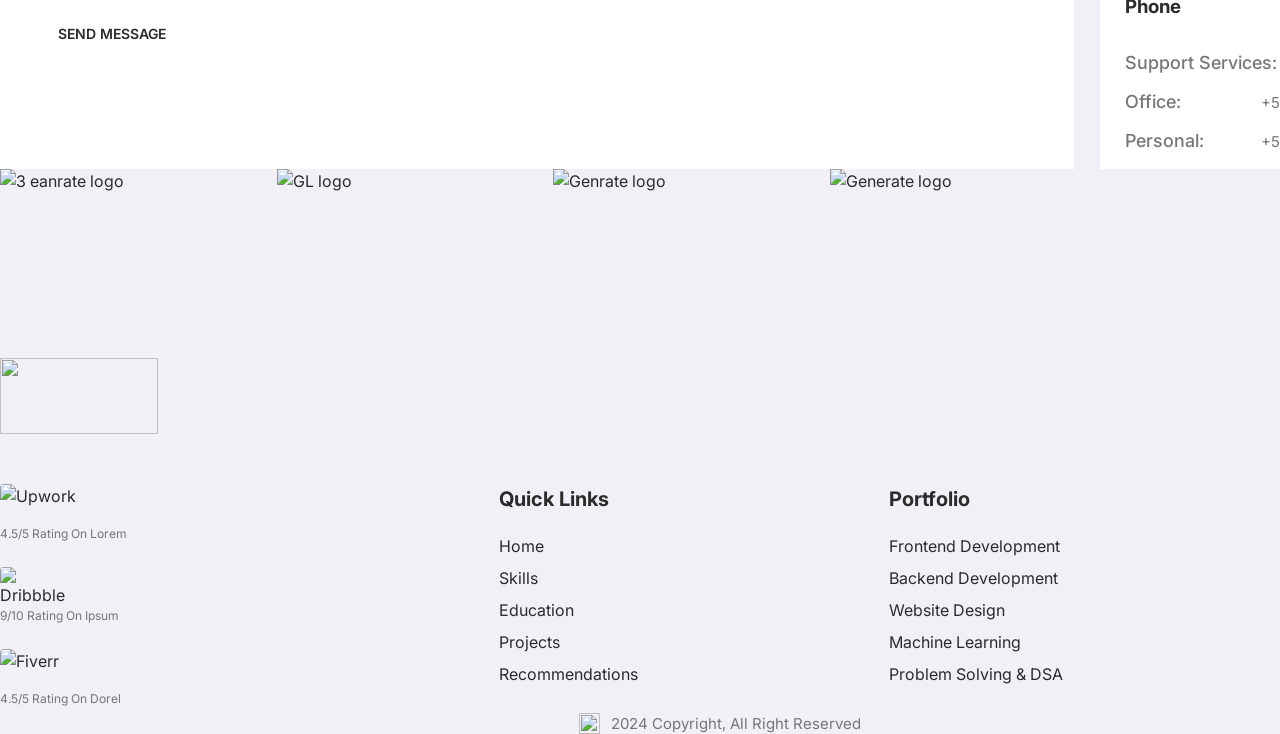
==== commit 691a74bc: "pixel perfecting" ====
--- a/portfolio/index.html
+++ b/portfolio/index.html
@@ -19,6 +19,7 @@
 
     <link rel="stylesheet" href="css/reset.css" />
     <link rel="stylesheet" href="css/style.css" />
+    <script src="js/main.js" defer></script>
   </head>
   <body>
     <header class="header">
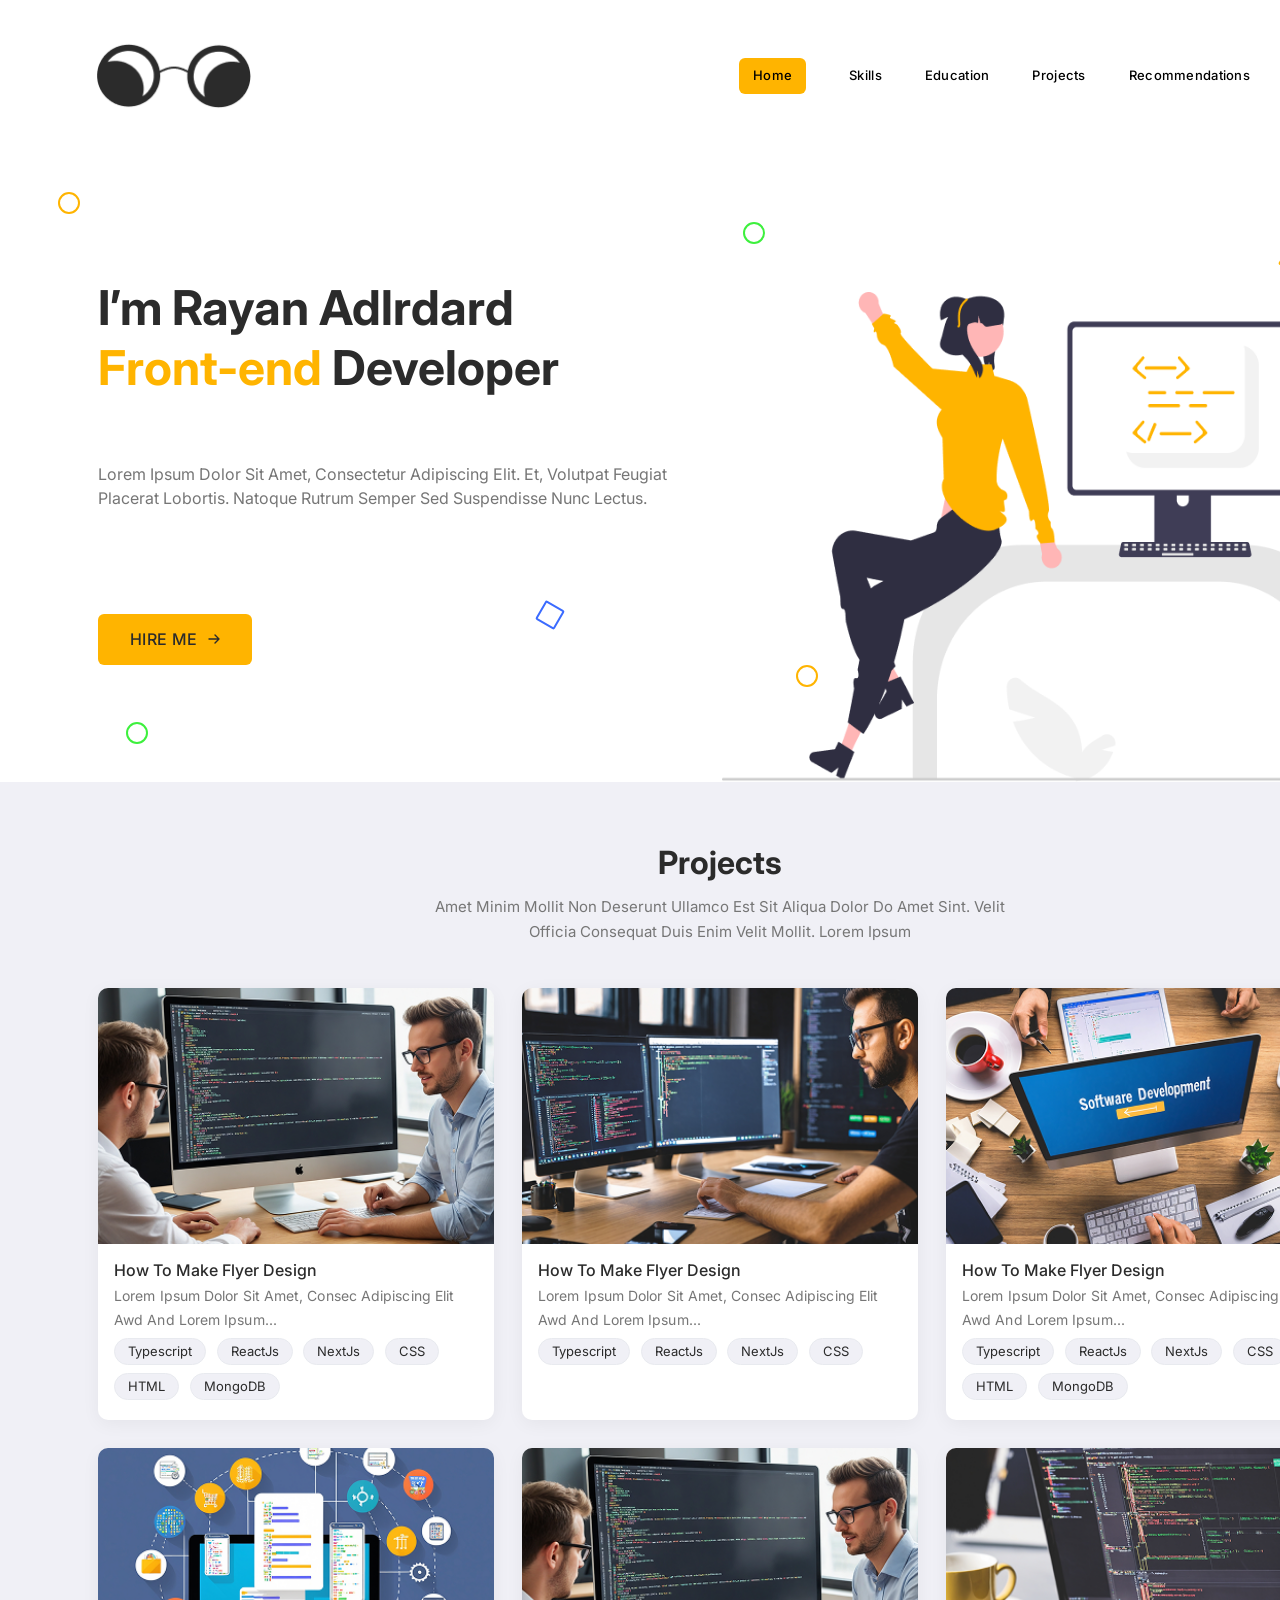
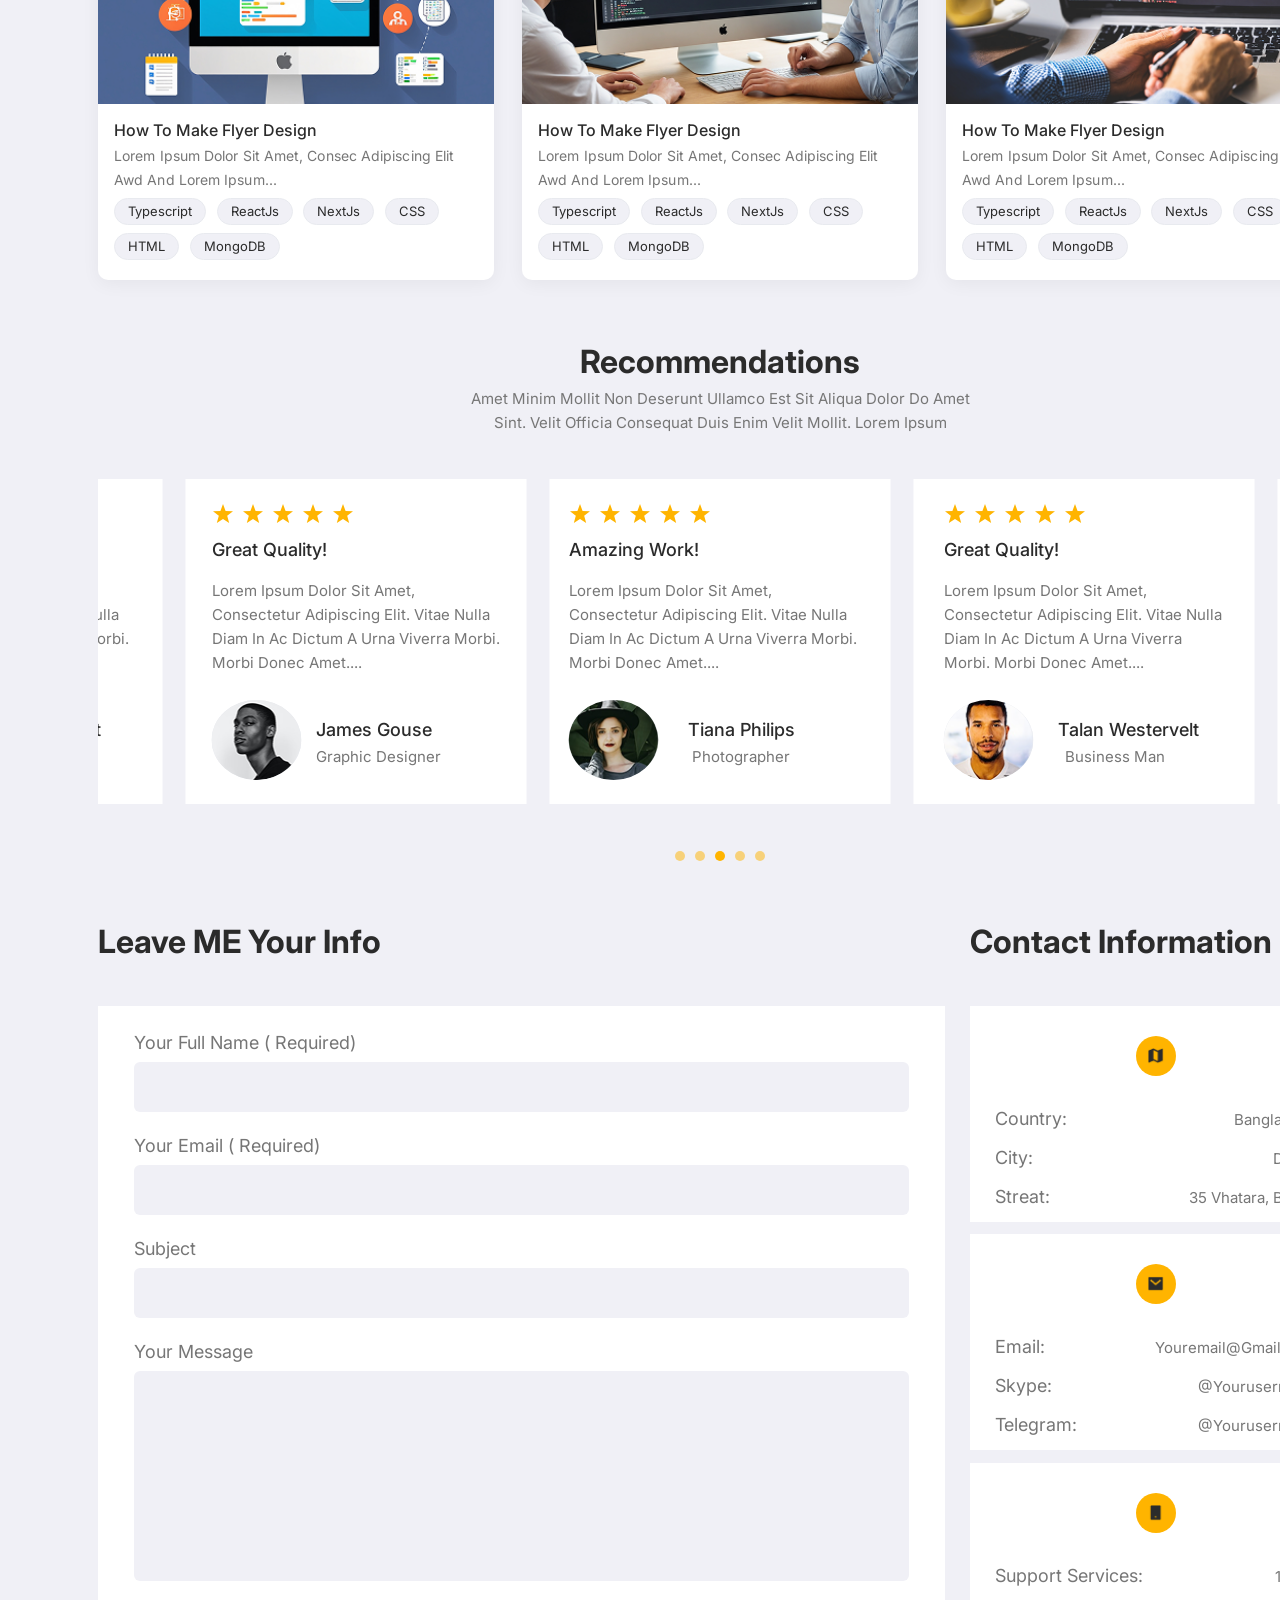
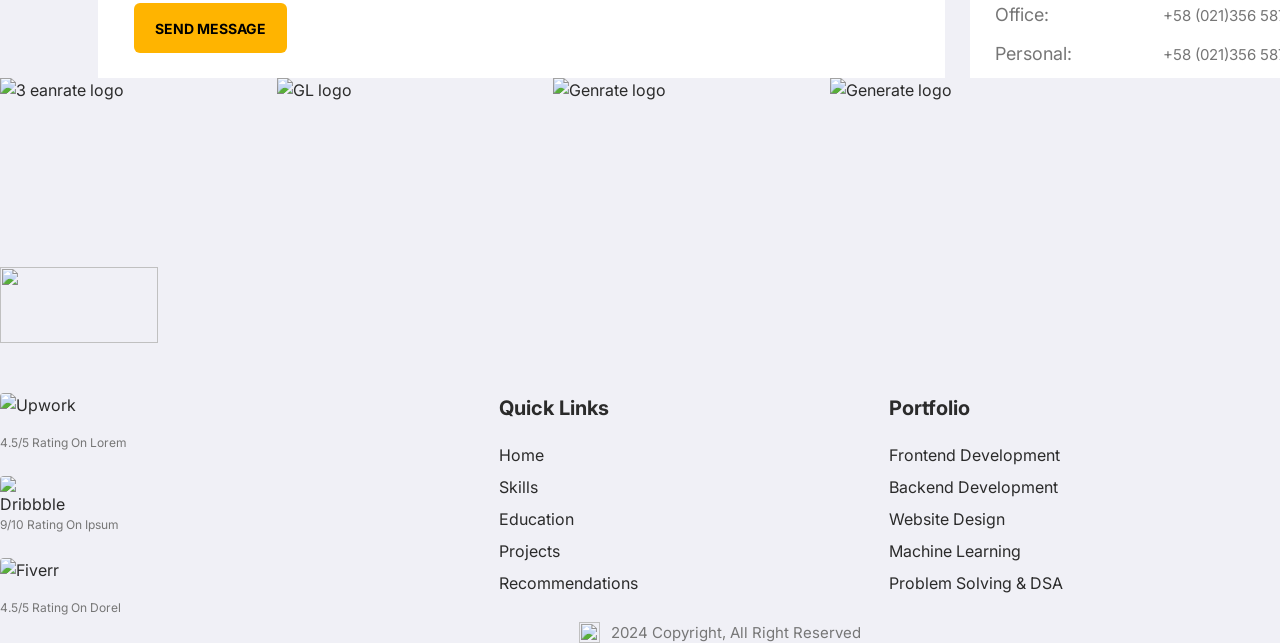
==== commit 0b5e362b: "pixel perfecting" ====
--- a/portfolio/index.html
+++ b/portfolio/index.html
@@ -499,137 +499,136 @@
           </div>
         </div>
       </section>
-
-      <section class="contact container" id="contact" aria-label="Contact">
-        <div class="contact-form-col">
-          <h2 class="contact-title" id="form-title">Leave ME Your Info</h2>
-          <form
-            class="contact-form"
-            id="contactForm"
-            novalidate
-            aria-labelledby="form-title"
-          >
-            <div class="field">
-              <label for="fullName">Your Full Name ( Required)</label>
-              <input
-                id="fullName"
-                name="fullName"
-                type="text"
-                autocomplete="name"
-                required
-                aria-describedby="fullName-error"
-              />
-              <p class="field-error" id="fullName-error"></p>
+      <section
+        class="contact"
+        id="contact"
+        aria-labelledby="contact-form-title"
+      >
+        <div class="section-container contact-grid">
+          <div class="contact-col">
+            <h2 class="section-title contact-title" id="contact-form-title">
+              Leave ME Your Info
+            </h2>
+
+            <form class="contact-form" id="contactForm" novalidate>
+              <div class="form-field">
+                <label for="fullName">Your Full Name ( Required)</label>
+                <input
+                  type="text"
+                  id="fullName"
+                  name="fullName"
+                  autocomplete="name"
+                  required
+                />
+                <p class="field-error" id="fullName-error" hidden></p>
+              </div>
+              <div class="form-field">
+                <label for="email">Your Email ( Required)</label>
+                <input
+                  type="email"
+                  id="email"
+                  name="email"
+                  autocomplete="email"
+                  required
+                />
+                <p class="field-error" id="email-error" hidden></p>
+              </div>
+              <div class="form-field">
+                <label for="subject">Subject</label>
+                <input type="text" id="subject" name="subject" />
+                <p class="field-error" id="subject-error" hidden></p>
+              </div>
+              <div class="form-field">
+                <label for="message">Your Message</label>
+                <textarea
+                  id="message"
+                  name="message"
+                  rows="6"
+                  aria-label="Your Message"
+                ></textarea>
+                <p class="field-error" id="message-error" hidden></p>
+              </div>
+
+              <div class="form-actions">
+                <button class="btn-send" type="submit">Send message</button>
+                <p class="form-status" id="formStatus" role="status"></p>
+              </div>
+            </form>
+          </div>
+
+          <div class="contact-col">
+            <h2 class="section-title contact-title">Contact Information</h2>
+            <div class="contact-cards">
+              <article class="contact-card" aria-label="Location">
+                <span class="contact-badge" aria-hidden="true">
+                  <img
+                    src="assets/logoimages/location.png"
+                    alt="Location icon"
+                  />
+                </span>
+                <dl class="contact-list">
+                  <div class="contact-row">
+                    <dt>Country:</dt>
+                    <dd>Bangladesh</dd>
+                  </div>
+                  <div class="contact-row">
+                    <dt>City:</dt>
+                    <dd>Dhaka</dd>
+                  </div>
+                  <div class="contact-row">
+                    <dt>Streat:</dt>
+                    <dd>35 Vhatara, Badda</dd>
+                  </div>
+                </dl>
+              </article>
+              <article class="contact-card" aria-label="Online contacts">
+                <span class="contact-badge" aria-hidden="true">
+                  <img src="assets/logoimages/mail.png" alt="Mail icon" />
+                </span>
+                <dl class="contact-list">
+                  <div class="contact-row">
+                    <dt>Email:</dt>
+                    <dd>
+                      <a href="mailto:Youremail@Gmail.Com"
+                        >Youremail@Gmail.Com</a
+                      >
+                    </dd>
+                  </div>
+                  <div class="contact-row">
+                    <dt>Skype:</dt>
+                    <dd>@Yourusername</dd>
+                  </div>
+                  <div class="contact-row">
+                    <dt>Telegram:</dt>
+                    <dd>@Yourusername</dd>
+                  </div>
+                </dl>
+              </article>
+              <article class="contact-card" aria-label="Phone numbers">
+                <span class="contact-badge" aria-hidden="true">
+                  <img src="assets/logoimages/Mobile.png" alt="Phone icon" />
+                </span>
+                <dl class="contact-list">
+                  <div class="contact-row">
+                    <dt>Support Services:</dt>
+                    <dd>15369</dd>
+                  </div>
+                  <div class="contact-row">
+                    <dt>Office:</dt>
+                    <dd>
+                      <a href="tel:+58021356587235">+58 (021)356 587 235</a>
+                    </dd>
+                  </div>
+                  <div class="contact-row">
+                    <dt>Personal:</dt>
+                    <dd>
+                      <a href="tel:+58021356587235">+58 (021)356 587 235</a>
+                    </dd>
+                  </div>
+                </dl>
+              </article>
             </div>
-            <div class="field">
-              <label for="email">Your Email ( Required)</label>
-              <input
-                id="email"
-                name="email"
-                type="email"
-                autocomplete="email"
-                required
-                aria-describedby="email-error"
-              />
-              <p class="field-error" id="email-error"></p>
-            </div>
-            <div class="field field-subject">
-              <label for="subject">Subject</label>
-              <input id="subject" name="subject" type="text" />
-            </div>
-            <div class="field">
-              <label for="message">Your Message</label>
-              <textarea id="message" name="message"></textarea>
-            </div>
-            <button class="btn btn-primary btn-send" type="submit">
-              SEND MESSAGE
-            </button>
-            <p class="form-status" role="status" aria-live="polite"></p>
-          </form>
-        </div>
-
-        <div class="contact-info-col">
-          <h2 class="contact-title">Contact Information</h2>
-          <ul class="info-list">
-            <li class="info-card">
-              <span class="info-icon"
-                ><img
-                  src="assets/icons/icon-location.svg"
-                  alt=""
-                  width="15"
-                  height="15"
-              /></span>
-              <h3 class="visually-hidden">Address</h3>
-              <dl class="info-rows">
-                <div>
-                  <dt>Country:</dt>
-                  <dd>Bangladesh</dd>
-                </div>
-                <div>
-                  <dt>City:</dt>
-                  <dd>Dhaka</dd>
-                </div>
-                <div>
-                  <dt>Streat:</dt>
-                  <dd>35 Vhatara, Badda</dd>
-                </div>
-              </dl>
-            </li>
-            <li class="info-card">
-              <span class="info-icon"
-                ><img
-                  src="assets/icons/icon-mail.svg"
-                  alt=""
-                  width="15"
-                  height="14"
-              /></span>
-              <h3 class="visually-hidden">Online</h3>
-              <dl class="info-rows">
-                <div>
-                  <dt>Email:</dt>
-                  <dd>
-                    <a href="mailto:youremail@gmail.com">Youremail@Gmail.Com</a>
-                  </dd>
-                </div>
-                <div>
-                  <dt>Skype:</dt>
-                  <dd>@Yourusername</dd>
-                </div>
-                <div>
-                  <dt>Telegram:</dt>
-                  <dd>@Yourusername</dd>
-                </div>
-              </dl>
-            </li>
-            <li class="info-card">
-              <span class="info-icon"
-                ><img
-                  src="assets/icons/icon-mobile.svg"
-                  alt=""
-                  width="11"
-                  height="15"
-              /></span>
-              <h3 class="visually-hidden">Phone</h3>
-              <dl class="info-rows">
-                <div>
-                  <dt>Support Services:</dt>
-                  <dd>15369</dd>
-                </div>
-                <div>
-                  <dt>Office:</dt>
-                  <dd>
-                    <a href="tel:+58021356587235">+58 (021)356 587 235</a>
-                  </dd>
-                </div>
-                <div>
-                  <dt>Personal:</dt>
-                  <dd>
-                    <a href="tel:+58021356587235">+58 (021)356 587 235</a>
-                  </dd>
-                </div>
-              </dl>
-            </li>
-          </ul>
+          </div>
         </div>
       </section>
     </main>
--- a/portfolio/css/style.css
+++ b/portfolio/css/style.css
@@ -449,178 +449,190 @@
 }
 
 .contact {
+  --error: #d93025;
+  --field-bg: #f0f0f6;
+  padding-top: 56px; /* carousel dots -> headings */
+}
+
+.contact-grid {
   display: grid;
-  grid-template-columns: 1fr 373px;
-  column-gap: 26px;
-  padding-top: 62px;
+  grid-template-columns: minmax(0, 846fr) minmax(0, 372fr);
+  column-gap: 25px;
+}
+
+.contact-col {
+  display: flex;
+  flex-direction: column;
 }
 
 .contact-title {
-  font-size: var(--fs-section);
-  font-weight: 700;
-  line-height: 39px;
-  color: var(--text-primary);
-}
-
-.contact-form-col,
-.contact-info-col {
+  margin-bottom: 44px;
+}
+
+/* ----- Form panel ----- */
+.contact-form {
   display: flex;
   flex-direction: column;
-}
-
-.contact-form {
-  flex: 1;
-  margin-top: 45.7px;
-  padding: 25px 36px 27px;
-  background: var(--bg-card);
-}
-
-.field + .field {
-  margin-top: 22px;
-}
-
-.field label {
+  gap: 22px;
+  padding: 25px 36px 25px 36px;
+  background-color: var(--bg-card);
+}
+
+.form-field label {
   display: block;
+  margin-bottom: 7px;
   font-size: 18px;
-  font-weight: 500;
-  line-height: 22px;
+  line-height: 24px;
   color: var(--text-muted);
 }
 
-.field input,
-.field textarea {
+.form-field input,
+.form-field textarea {
   display: block;
   width: 100%;
-  margin-top: 8px;
-  padding: 0 16px;
   border: 0;
   border-radius: var(--radius-sm);
-  background: var(--input-bg);
+  background-color: var(--field-bg);
+  font: inherit;
   font-size: 16px;
   color: var(--text-primary);
+}
+
+.form-field input {
+  height: 50px;
+  padding: 0 16px;
+}
+
+.form-field textarea {
+  height: 210px;
+  padding: 12px 16px;
+  overflow: hidden;
+  resize: none; /* removes the drag-handle lines in the corner */
+}
+
+.form-field input:focus-visible,
+.form-field textarea:focus-visible {
+  outline: 2px solid var(--text-primary);
+  outline-offset: 2px;
+}
+
+.form-field [aria-invalid="true"] {
+  outline: 2px solid var(--error);
+  outline-offset: 0;
+}
+
+.field-error {
+  margin-top: 6px;
+  font-size: 13px;
+  line-height: 18px;
+  color: var(--error);
+}
+
+.btn-send {
+  height: 50px;
+  padding: 0 21px;
+  border-radius: var(--radius-sm);
+  background-color: var(--primary-accent);
+  font-size: 14px;
+  font-weight: 700;
+  text-transform: uppercase;
+  color: #000000;
   transition:
-    box-shadow 0.2s ease,
-    background-color 0.2s ease;
-}
-
-.field input {
-  height: 50px;
-}
-
-.field-subject input {
-  margin-top: 10px;
-}
-
-.field textarea {
-  height: 210.4px;
-  padding-block: 14px;
-  line-height: 22px;
-  resize: none;
-}
-
-.field input:focus-visible,
-.field textarea:focus-visible {
-  outline: none;
-  background: #fff;
-  box-shadow: inset 0 0 0 2px var(--primary-accent);
-}
-
-.field input[aria-invalid="true"] {
-  box-shadow: inset 0 0 0 2px var(--error);
-}
-
-.field-error {
-  font-size: 14px;
-  line-height: 20px;
-  color: var(--error);
-}
-
-.field-error:empty {
-  display: none;
-}
-
-.field-error:not(:empty) {
-  margin-top: 6px;
-}
-
-.btn-send {
-  width: 151px;
-  height: 50.8px;
-  margin-top: 22px;
-  font-size: 14px;
-  font-weight: 600;
-  color: var(--text-strong);
+    transform 0.25s ease,
+    box-shadow 0.25s ease,
+    opacity 0.25s ease;
+}
+
+.btn-send:hover:not(:disabled) {
+  transform: translateY(-2px);
+  box-shadow: 0 8px 18px rgba(255, 180, 0, 0.35);
+}
+
+.btn-send:focus-visible {
+  outline: 2px solid var(--text-primary);
+  outline-offset: 3px;
 }
 
 .btn-send:disabled {
-  cursor: progress;
-  opacity: 0.75;
-  transform: none;
-  box-shadow: none;
-}
-
-.form-status {
+  opacity: 0.7;
+  cursor: not-allowed;
+}
+
+.form-status:not(:empty) {
+  margin-top: 12px;
   font-size: 15px;
-  color: var(--success);
-}
-
-.form-status:not(:empty) {
-  margin-top: 14px;
-}
-
-.info-list {
-  display: grid;
-  grid-template-rows: repeat(3, 1fr);
+  line-height: 24px;
+  color: var(--text-primary);
+}
+
+/* ----- Info cards ----- */
+.contact-cards {
+  display: flex;
+  flex: 1;
+  flex-direction: column;
+  gap: 12.74px;
+}
+
+.contact-card {
+  flex: 1;
+  padding: 30px 25px 10px;
+  background-color: var(--bg-card);
+}
+
+.contact-badge {
+  display: flex;
+  align-items: center;
+  justify-content: center;
+  width: 40.29px;
+  height: 40.21px;
+  margin: 0 auto 31px;
+  border-radius: var(--radius-round);
+  background-color: var(--primary-accent);
+  color: var(--text-primary);
+  overflow: hidden;
+}
+
+.contact-badge img {
+  display: block;
+  width: 18.13px;
+  height: 18.1px;
+  object-fit: contain;
+  border-radius: 0;
+}
+
+.contact-list {
+  display: flex;
+  flex-direction: column;
+  gap: 14px;
+}
+
+.contact-row {
+  display: flex;
+  align-items: baseline;
+  justify-content: space-between;
   gap: 16px;
-  flex: 1;
-  margin-top: 45.7px;
-}
-
-.info-card {
-  padding: 25px 25px 16px;
-  background: var(--bg-card);
-}
-
-.info-icon {
-  display: grid;
-  place-items: center;
-  width: 40px;
-  height: 40px;
-  margin-inline: auto;
-  border-radius: var(--radius-round);
-  background: var(--primary-accent);
-}
-
-.info-rows {
-  display: grid;
-  gap: 16.2px;
-  margin-top: 31px;
-}
-
-.info-rows div {
-  display: flex;
-  justify-content: space-between;
-  align-items: baseline;
-  gap: 12px;
-}
-
-.info-rows dt {
+}
+
+.contact-row dt {
   font-size: 18px;
-  font-weight: 500;
-  line-height: 22px;
+  line-height: 24px;
   color: var(--text-muted);
 }
 
-.info-rows dd {
+.contact-row dd {
   font-size: 15px;
-  line-height: 22px;
+  line-height: 24px;
+  text-align: right;
   color: var(--text-muted);
-  text-align: right;
-}
-
-.info-rows a:hover {
-  color: var(--text-primary);
-  text-decoration: underline;
+}
+
+.contact-row a:hover {
+  color: var(--text-primary);
+}
+
+.contact-row a:focus-visible {
+  outline: 2px solid var(--text-primary);
+  outline-offset: 2px;
 }
 
 .partners {
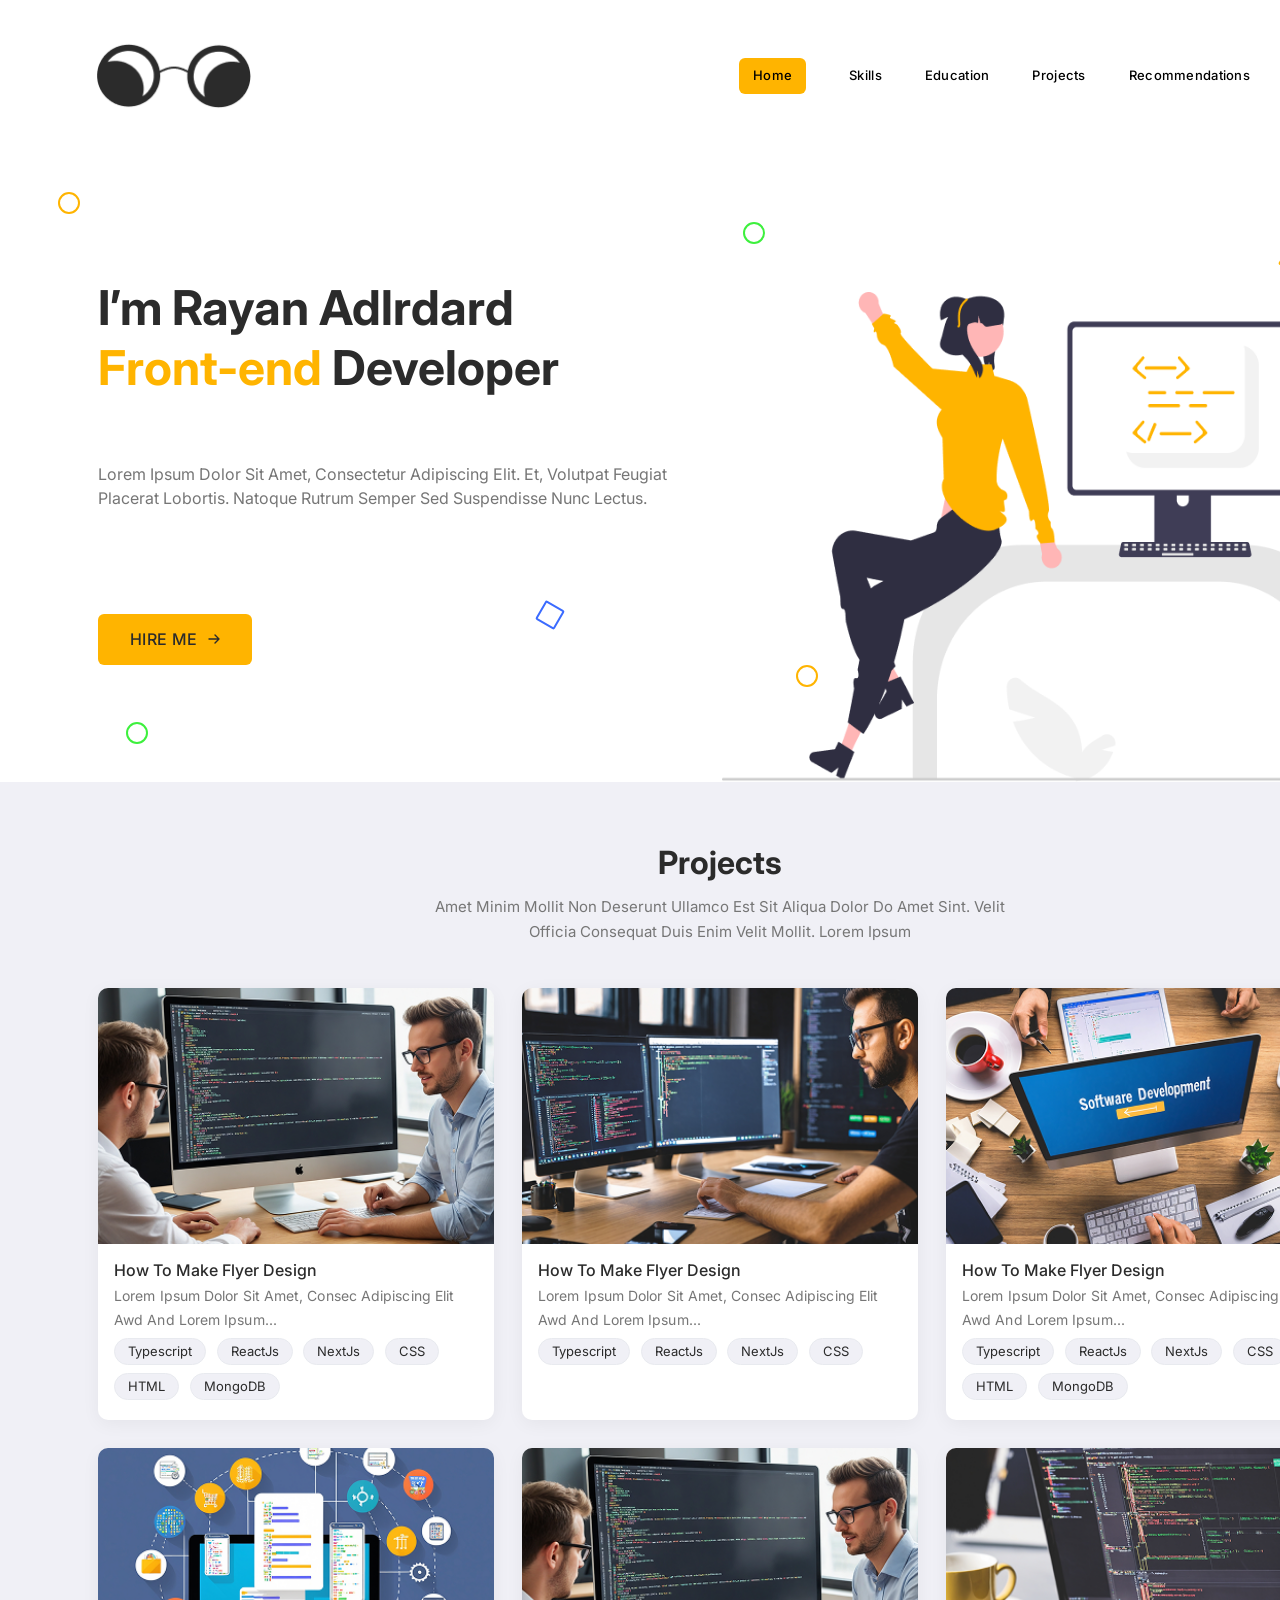
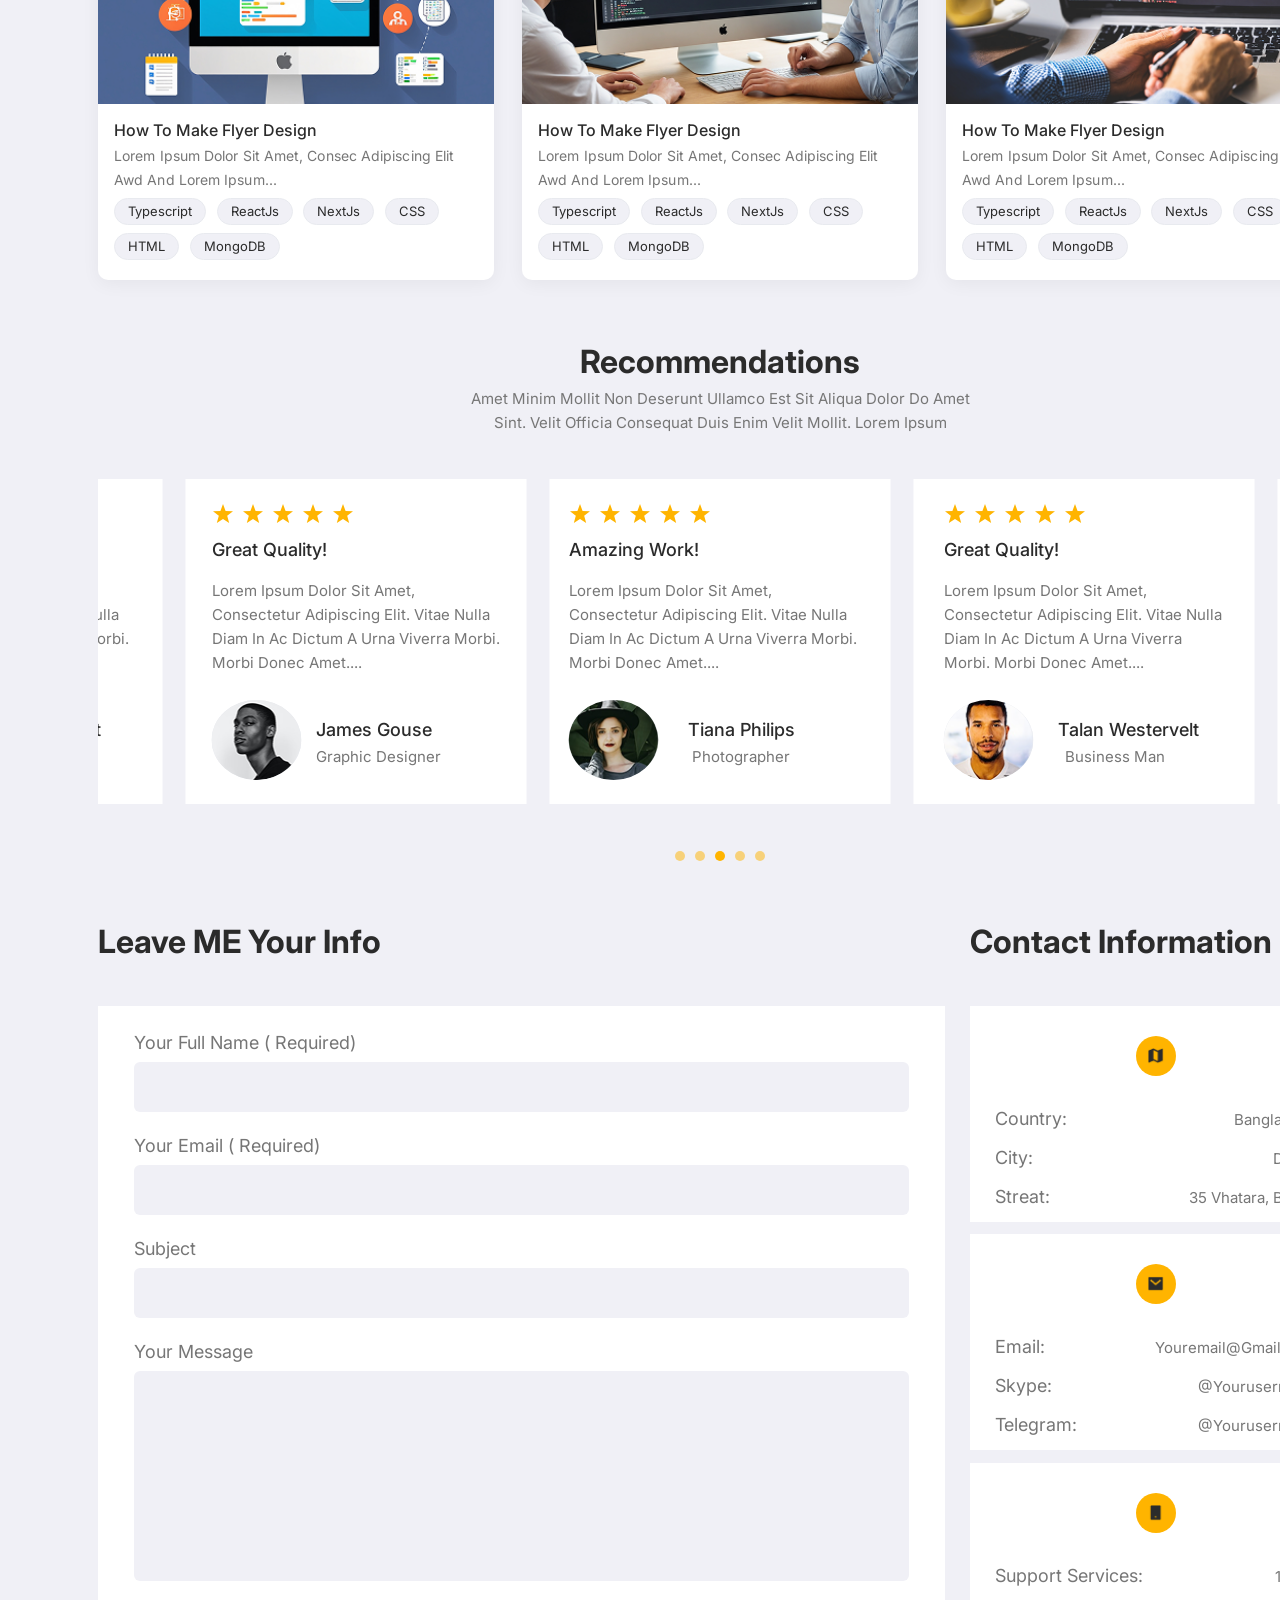
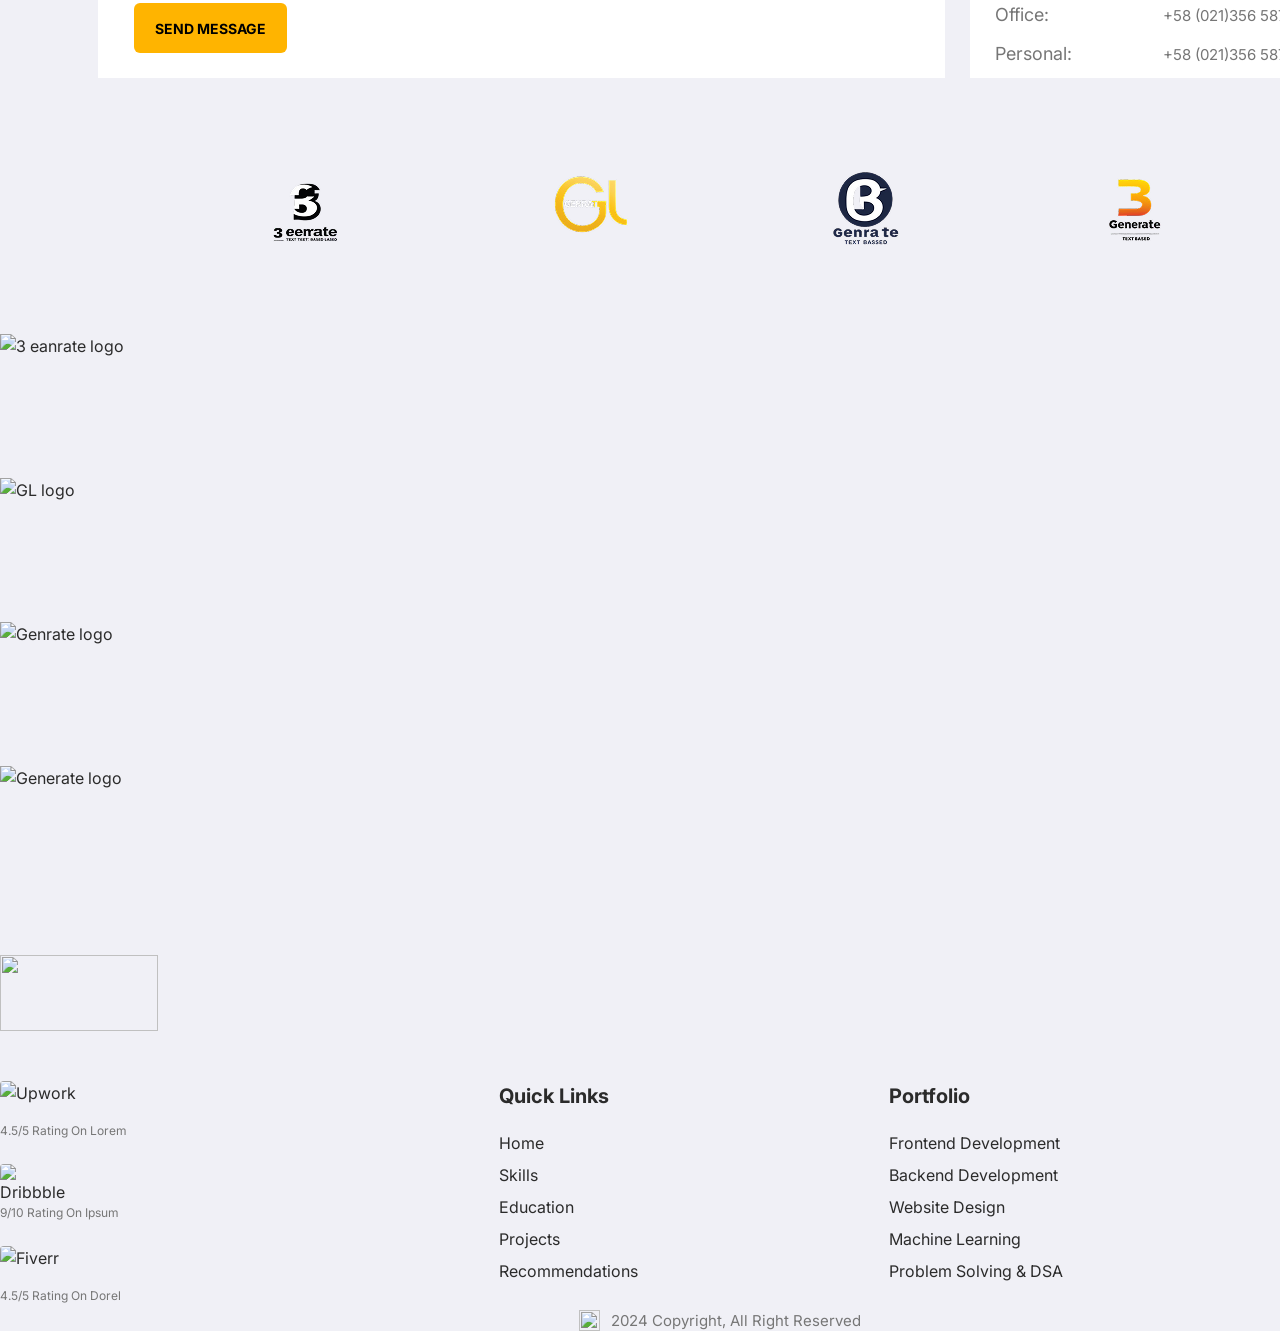
==== commit 90c17235: "pixel perfecting" ====
--- a/portfolio/index.html
+++ b/portfolio/index.html
@@ -631,6 +631,44 @@
           </div>
         </div>
       </section>
+      <section class="partners" aria-label="Partners">
+        <div class="section-container">
+          <ul class="partner-list">
+            <li>
+              <img
+                src="assets/partnerlogos/3 eerrate.png"
+                alt="3 eerrate"
+                width="140"
+                height="144"
+              />
+            </li>
+            <li>
+              <img
+                src="assets/partnerlogos/GL.png"
+                alt="GL"
+                width="140"
+                height="144"
+              />
+            </li>
+            <li>
+              <img
+                src="assets/partnerlogos/GenraTe.png"
+                alt="Genrate"
+                width="140"
+                height="144"
+              />
+            </li>
+            <li>
+              <img
+                src="assets/partnerlogos/Generate.png"
+                alt="Generate"
+                width="140"
+                height="144"
+              />
+            </li>
+          </ul>
+        </div>
+      </section>
     </main>
 
     <footer class="site-footer">
--- a/portfolio/css/style.css
+++ b/portfolio/css/style.css
@@ -636,21 +636,39 @@
 }
 
 .partners {
-  display: flex;
-  justify-content: space-between;
-  align-items: center;
-  max-width: 970px;
-  margin-top: var(--section-space);
-}
-
-.partners img {
+  margin-top: 56px; /* contact section -> partner strip */
+  background-color: var(--bg-page);
+}
+
+.partner-list,
+.rating-list,
+.footer-links,
+.social-list {
+  margin: 0;
+  padding: 0;
+  list-style: none;
+}
+
+.partner-list {
+  display: flex;
+  justify-content: center;
+}
+
+/* Uneven gaps taken from the design: 144 / 137 / 129px */
+.partner-list li:nth-child(2) {
+  margin-left: 144px;
+}
+.partner-list li:nth-child(3) {
+  margin-left: 137px;
+}
+.partner-list li:nth-child(4) {
+  margin-left: 129px;
+}
+
+.partner-list img {
+  display: block;
   width: 140px;
   height: 144px;
-  transition: transform 0.3s var(--ease-out);
-}
-
-.partners img:hover {
-  transform: scale(1.05);
 }
 
 .footer-main {
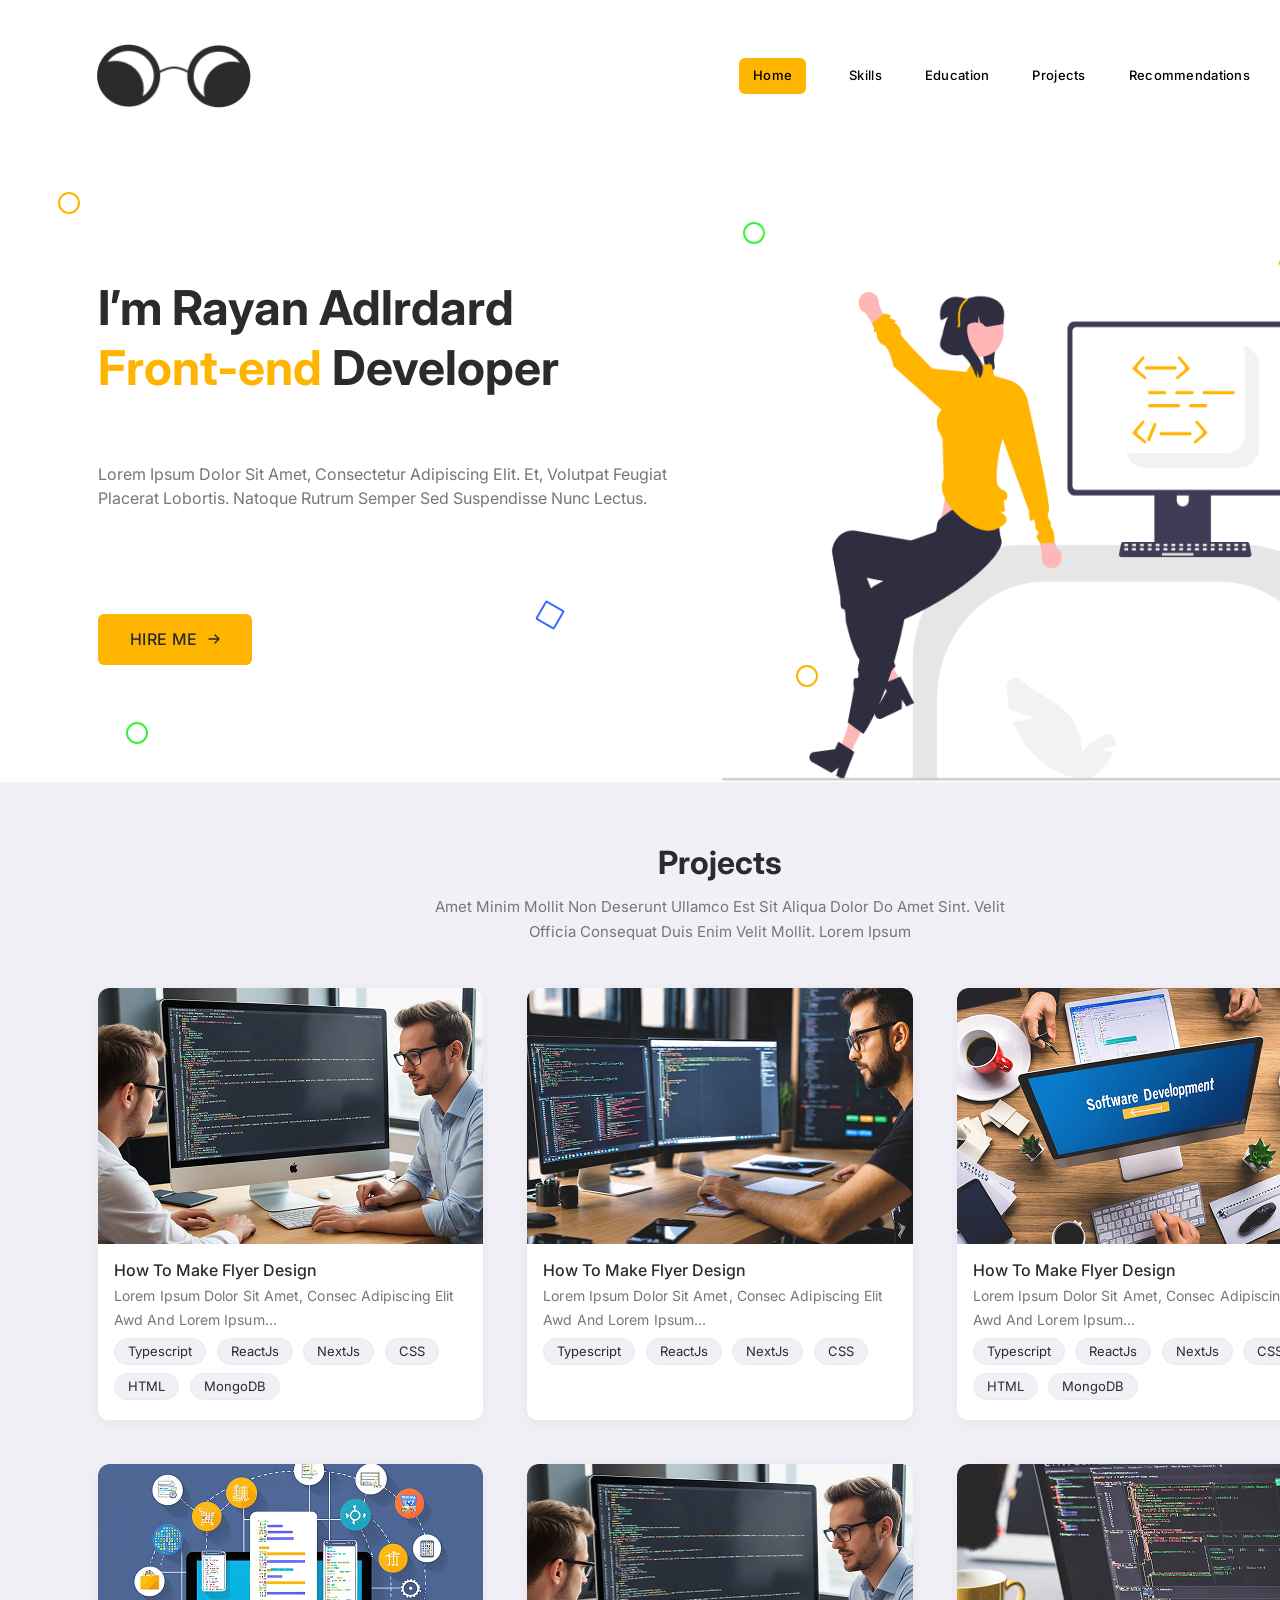
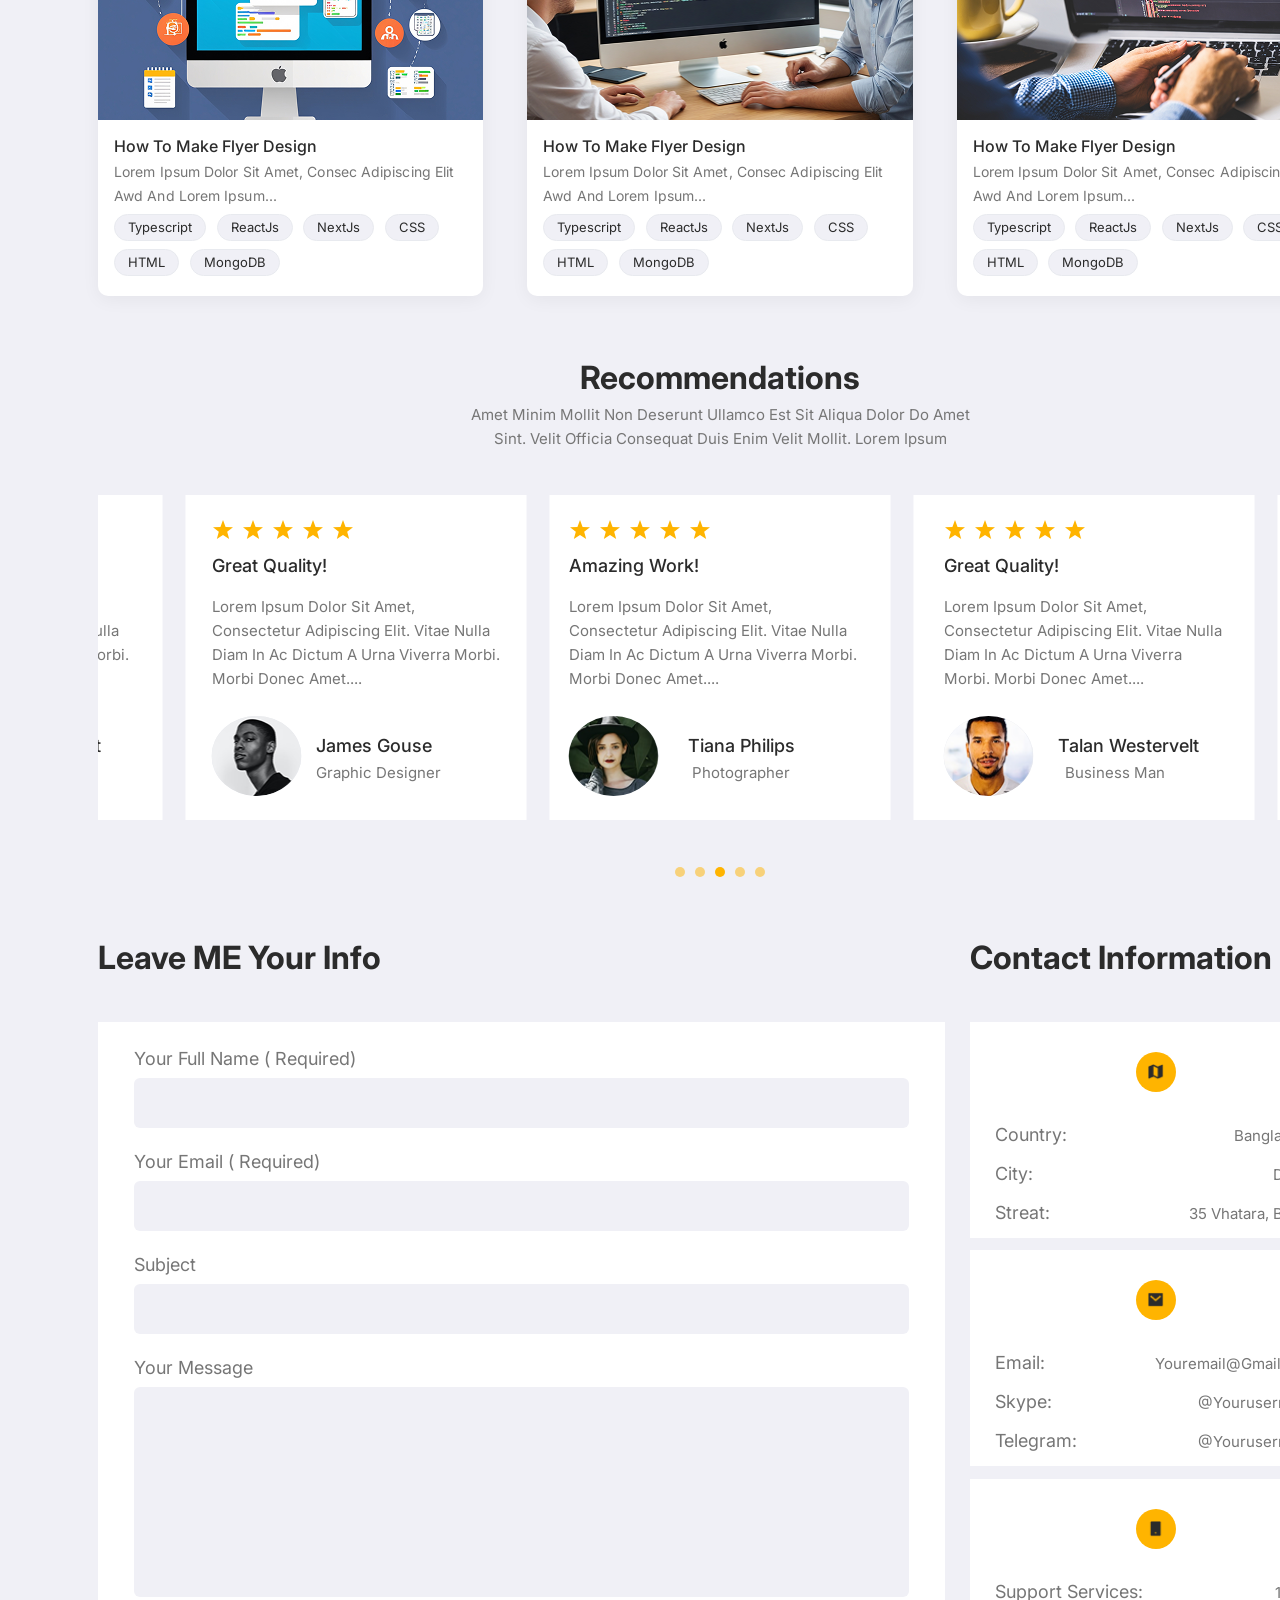
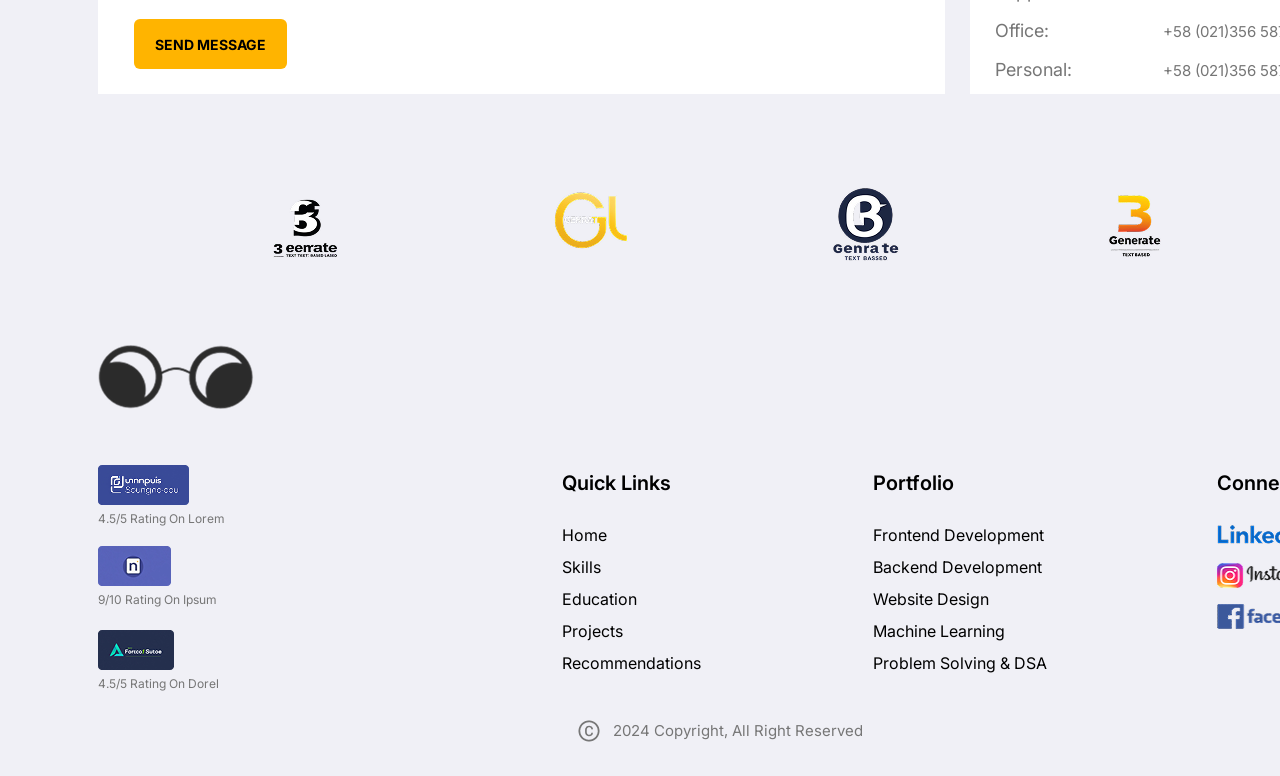
==== commit 2dc9cbd5: "pixel perfecting" ====
--- a/portfolio/index.html
+++ b/portfolio/index.html
@@ -670,163 +670,131 @@
         </div>
       </section>
     </main>
-
     <footer class="site-footer">
-      <ul class="partners container" aria-label="Partners">
-        <li>
+      <div class="footer-main">
+        <div class="section-container">
           <img
-            src="assets/images/partner-1.png"
-            alt="3 eanrate logo"
-            width="140"
-            height="144"
-            loading="lazy"
-          />
-        </li>
-        <li>
-          <img
-            src="assets/images/partner-2.png"
-            alt="GL logo"
-            width="140"
-            height="144"
-            loading="lazy"
-          />
-        </li>
-        <li>
-          <img
-            src="assets/images/partner-3.png"
-            alt="Genrate logo"
-            width="140"
-            height="144"
-            loading="lazy"
-          />
-        </li>
-        <li>
-          <img
-            src="assets/images/partner-4.png"
-            alt="Generate logo"
-            width="140"
-            height="144"
-            loading="lazy"
-          />
-        </li>
-      </ul>
-
-      <div class="footer-main container">
-        <a class="brand footer-brand" href="#home" aria-label="Back to top">
-          <img
-            src="assets/images/logo.png"
-            alt=""
+            class="footer-logo"
+            src="assets/footerlogo/Rectangle 98.png"
+            alt="Rayan Adlrdard glasses logo"
             width="158"
             height="76"
-            loading="lazy"
           />
-        </a>
-        <div class="footer-grid">
-          <ul class="footer-badges" aria-label="Ratings">
-            <li>
-              <img
-                src="assets/images/badge-upwork.png"
-                alt="Upwork"
-                width="91"
-                height="40"
-                loading="lazy"
-              /><span>4.5/5 Rating On Lorem</span>
-            </li>
-            <li>
-              <img
-                src="assets/images/badge-dribbble.png"
-                alt="Dribbble"
-                width="73"
-                height="40"
-                loading="lazy"
-              /><span>9/10 Rating On Ipsum</span>
-            </li>
-            <li>
-              <img
-                src="assets/images/badge-fiverr.png"
-                alt="Fiverr"
-                width="76"
-                height="40"
-                loading="lazy"
-              /><span>4.5/5 Rating On Dorel</span>
-            </li>
-          </ul>
-          <nav class="footer-col" aria-labelledby="ft-quick">
-            <h2 class="footer-heading" id="ft-quick">Quick Links</h2>
-            <ul class="footer-links">
-              <li><a href="#home">Home</a></li>
-              <li><a href="#projects">Skills</a></li>
-              <li><a href="#projects">Education</a></li>
-              <li><a href="#projects">Projects</a></li>
-              <li><a href="#recommendations">Recommendations</a></li>
-            </ul>
-          </nav>
-          <nav class="footer-col" aria-labelledby="ft-portfolio">
-            <h2 class="footer-heading" id="ft-portfolio">Portfolio</h2>
-            <ul class="footer-links">
-              <li><a href="#projects">Frontend Development</a></li>
-              <li><a href="#projects">Backend Development</a></li>
-              <li><a href="#projects">Website Design</a></li>
-              <li><a href="#projects">Machine Learning</a></li>
-              <li><a href="#projects">Problem Solving &amp; DSA</a></li>
-            </ul>
-          </nav>
-          <nav class="footer-col" aria-labelledby="ft-connect">
-            <h2 class="footer-heading" id="ft-connect">Connect</h2>
-            <ul class="social-list">
+
+          <div class="footer-grid">
+            <ul class="rating-list">
               <li>
-                <a
-                  href="https://www.linkedin.com/"
-                  target="_blank"
-                  rel="noopener"
-                  ><img
-                    src="assets/images/social-linkedin.png"
-                    alt="LinkedIn"
-                    width="100"
-                    height="25"
-                    loading="lazy"
-                /></a>
+                <figure class="rating">
+                  <img
+                    src="assets/footerlogo/Upwork.png"
+                    alt="Upwork"
+                    width="91"
+                    height="40"
+                  />
+                  <figcaption>4.5/5 Rating On Lorem</figcaption>
+                </figure>
               </li>
               <li>
-                <a
-                  href="https://www.instagram.com/"
-                  target="_blank"
-                  rel="noopener"
-                  ><img
-                    src="assets/images/social-instagram.png"
-                    alt="Instagram"
-                    width="125"
-                    height="25"
-                    loading="lazy"
-                /></a>
+                <figure class="rating">
+                  <img
+                    src="assets/footerlogo/Dribble.png"
+                    alt="Dribbble"
+                    width="73"
+                    height="40"
+                  />
+                  <figcaption>9/10 Rating On Ipsum</figcaption>
+                </figure>
               </li>
               <li>
-                <a
-                  href="https://www.facebook.com/"
-                  target="_blank"
-                  rel="noopener"
-                  ><img
-                    src="assets/images/social-facebook.png"
-                    alt="Facebook"
-                    width="107"
-                    height="25"
-                    loading="lazy"
-                /></a>
+                <figure class="rating">
+                  <img
+                    src="assets/footerlogo/Fiverr.png"
+                    alt="Fiverr"
+                    width="76"
+                    height="40"
+                  />
+                  <figcaption>4.5/5 Rating On Dorel</figcaption>
+                </figure>
               </li>
             </ul>
-          </nav>
+
+            <nav class="footer-col" aria-labelledby="footer-quick-links">
+              <h2 class="footer-heading" id="footer-quick-links">
+                Quick Links
+              </h2>
+              <ul class="footer-links">
+                <li><a href="#home">Home</a></li>
+                <li><a href="#skills">Skills</a></li>
+                <li><a href="#education">Education</a></li>
+                <li><a href="#projects">Projects</a></li>
+                <li><a href="#recommendations">Recommendations</a></li>
+              </ul>
+            </nav>
+
+            <div class="footer-col">
+              <h2 class="footer-heading" id="footer-portfolio">Portfolio</h2>
+              <ul class="footer-links" aria-labelledby="footer-portfolio">
+                <li><a href="#projects">Frontend Development</a></li>
+                <li><a href="#projects">Backend Development</a></li>
+                <li><a href="#projects">Website Design</a></li>
+                <li><a href="#projects">Machine Learning</a></li>
+                <li><a href="#projects">Problem Solving &amp; DSA</a></li>
+              </ul>
+            </div>
+
+            <div class="footer-col">
+              <h2 class="footer-heading" id="footer-connect">Connect</h2>
+              <ul class="social-list" aria-labelledby="footer-connect">
+                <li>
+                  <a
+                    href="https://www.linkedin.com/"
+                    target="_blank"
+                    rel="noopener noreferrer"
+                    ><img
+                      src="assets/socialimages/LinkedIn.png"
+                      alt="LinkedIn"
+                      width="100"
+                      height="25"
+                  /></a>
+                </li>
+                <li>
+                  <a
+                    href="https://www.instagram.com/"
+                    target="_blank"
+                    rel="noopener noreferrer"
+                    ><img
+                      src="assets/socialimages/Instagram.png"
+                      alt="Instagram"
+                      width="116"
+                      height="25"
+                  /></a>
+                </li>
+                <li>
+                  <a
+                    href="https://www.facebook.com/"
+                    target="_blank"
+                    rel="noopener noreferrer"
+                    ><img
+                      src="assets/socialimages/Facebook.png"
+                      alt="Facebook"
+                      width="106"
+                      height="25"
+                  /></a>
+                </li>
+              </ul>
+            </div>
+          </div>
         </div>
       </div>
 
-      <p class="copyright">
-        <img
-          src="assets/icons/icon-copyright.svg"
-          alt=""
-          width="21"
-          height="21"
-        />
-        2024 Copyright, All Right Reserved
-      </p>
+      <div class="footer-bottom">
+        <p class="copyright">
+          <img src="assets/Frame 270.png" alt="" width="24" height="24" />
+          2024 Copyright, All Right Reserved
+        </p>
+      </div>
     </footer>
+
+    <script src="js/main.js"></script>
   </body>
-</html>
+</html>
--- a/portfolio/css/style.css
+++ b/portfolio/css/style.css
@@ -673,356 +673,149 @@
 
 .footer-main {
   padding: 45px 0 7px;
-}
-
-.footer-brand {
-  width: fit-content;
-  margin-left: 0;
-}
-
+  background-color: #f0f0f6;
+}
+
+.footer-logo {
+  display: block;
+  margin-bottom: 50px;
+}
+
+/* 464 / 311 / 344 / 125px columns at 1244px wide */
 .footer-grid {
   display: grid;
-  grid-template-columns: 464px 311px 344px auto;
-  margin-top: 50px;
-}
-
-.footer-badges {
-  display: grid;
-  gap: 26px;
-  align-content: start;
-}
-
-.footer-badges img {
-  height: 40px;
-  width: auto;
-  border-radius: 4px;
-}
-
-.footer-badges span {
-  display: block;
-  margin-top: 1.5px;
+  grid-template-columns:
+    minmax(0, 464fr) minmax(0, 311fr) minmax(0, 344fr)
+    minmax(0, 125fr);
+}
+
+/* Rating badges (caption is real text, the badge is the image) */
+.rating {
+  margin: 0;
+}
+
+.rating img {
+  display: block;
+}
+
+.rating figcaption {
   font-size: 12px;
-  line-height: 15px;
-  color: var(--text-muted);
-}
-
-.footer-col {
-  padding-top: 3px;
-}
-
+  line-height: 28px;
+  color: var(--text-muted);
+}
+
+.rating-list li:nth-child(2) {
+  margin-top: 13px;
+}
+.rating-list li:nth-child(3) {
+  margin-top: 16px;
+}
+
+/* Column headings + link lists */
 .footer-heading {
   font-size: 20px;
-  font-weight: 700;
-  line-height: 24px;
-  color: var(--text-strong);
+  font-weight: 600;
+  line-height: 37px;
+  color: #000000;
 }
 
 .footer-links {
-  margin-top: 19px;
+  display: grid;
+  gap: 8px;
+  margin-top: 21px;
+}
+
+.footer-links li {
+  font-size: 16px;
+  line-height: 24px;
 }
 
 .footer-links a {
-  display: inline-block;
-  font-size: 16px;
-  line-height: 32px;
-  color: var(--text-strong);
-  transition: color 0.2s ease;
-}
-
-.footer-links a:hover {
-  color: #a87700;
-}
-
+  color: #000000;
+}
+
+/* Social logos */
 .social-list {
   display: grid;
   gap: 16px;
-  margin-top: 23px;
+  margin-top: 20px;
 }
 
 .social-list a {
   display: block;
   width: fit-content;
-  transition: transform 0.2s var(--ease-out);
-}
-
-.social-list a:hover {
-  transform: translateX(3px);
 }
 
 .social-list img {
-  height: 25px;
-  width: auto;
+  display: block;
+}
+
+.footer-links a:focus-visible,
+.social-list a:focus-visible {
+  outline: 2px solid var(--text-primary);
+  outline-offset: 2px;
+}
+
+/* Copyright strip */
+.footer-bottom {
+  height: 71px;
+  padding-top: 12px;
+  background-color: var(--bg-page);
 }
 
 .copyright {
   display: flex;
+  align-items: center;
   justify-content: center;
-  align-items: center;
-  gap: 11.5px;
-  padding: 18.5px var(--gutter) 38.5px;
+  gap: 12px;
   font-size: 15px;
-  line-height: 21px;
+  line-height: 27px;
   color: var(--text-muted);
 }
 
 .copyright img {
-  width: 21px;
-  height: 21px;
-}
-
-@media (max-width: 1360px) {
+  flex-shrink: 0;
+}
+
+/* ===== Responsive ===== */
+@media (max-width: 1100px) {
+  .partner-list {
+    flex-wrap: wrap;
+    gap: 0 24px;
+  }
+
+  .partner-list li:nth-child(n) {
+    margin-left: 0;
+  }
+}
+
+@media (max-width: 1024px) {
   .footer-grid {
-    grid-template-columns: 1.3fr 1fr 1.1fr auto;
-    column-gap: 24px;
-  }
-}
-
-@media (max-width: 1280px) {
-  .hero-content {
-    max-width: min(600px, 48%);
-  }
-
-  .shape-ring-yellow {
-    left: -14px;
-  }
-
-  .hero-art {
-    width: min(808px, 60vw);
-    top: auto;
-    bottom: 0;
-  }
-
-  .shape-diamond-yellow {
-    left: auto;
-    right: 40px;
-  }
-  .shape-triangle {
-    left: auto;
-    right: 10px;
-  }
-
-  .project-grid {
-    gap: 28px;
-    margin-inline: 0;
-  }
-
-  .contact {
-    grid-template-columns: 1fr 340px;
-  }
-}
-
-@media (max-width: 1100px) {
-  .nav-menu {
-    gap: 4px;
-  }
-  .nav-menu li:first-child {
-    margin-right: 4px;
-  }
-  .nav-link {
-    padding-inline: 10px;
-  }
-}
-
-@media (max-width: 992px) {
-  :root {
-    --section-space: 56px;
-  }
-
-  .hero,
-  .hero-inner {
-    min-height: 0;
-  }
-
-  .hero {
-    display: flex;
-    flex-direction: column;
-  }
-
-  .hero-art {
-    order: 2;
-  }
-
-  .hero-content {
-    max-width: none;
-    padding-top: 64px;
-    padding-bottom: 0;
-  }
-
-  .hero-text {
-    margin-top: 28px;
-  }
-  .btn-hire {
-    margin-top: 36px;
-  }
-
-  .hero-art {
-    position: relative;
-    bottom: auto;
-    width: min(100%, 640px);
-    margin: 32px 0 0 auto;
-  }
-
-  .shape-ring-green,
-  .shape-ring-yellow-2,
-  .shape-diamond-yellow,
-  .shape-diamond-blue,
-  .shape-triangle {
-    display: none;
-  }
-
-  .shape-ring-yellow {
-    left: auto;
-    right: 8px;
-    top: 24px;
-  }
-  .shape-ring-green-2 {
-    left: auto;
-    right: 40%;
-    top: auto;
-    bottom: 0;
-  }
-
-  .project-grid {
-    grid-template-columns: repeat(2, 1fr);
-    gap: 24px;
-  }
-
-  .contact {
-    grid-template-columns: 1fr;
-    row-gap: 56px;
-  }
-
-  .contact-form,
-  .info-list {
-    margin-top: 28px;
-  }
-
-  .info-list {
-    grid-template-rows: none;
-    grid-template-columns: repeat(auto-fit, minmax(260px, 1fr));
-    gap: 18px;
-  }
-
-  .footer-grid {
-    grid-template-columns: repeat(2, 1fr);
+    grid-template-columns: repeat(2, minmax(0, 1fr));
     gap: 40px 24px;
   }
 }
 
-@media (max-width: 900px) {
-  .navbar {
-    position: relative;
-    height: 96px;
+@media (max-width: 560px) {
+  .footer-main {
+    padding-top: 36px;
   }
 
-  .brand img {
-    width: 120px;
-    height: auto;
+  .footer-logo {
+    margin-bottom: 36px;
   }
 
-  .nav-toggle {
-    display: grid;
-  }
-
-  .nav-menu {
-    position: absolute;
-    top: 100%;
-    left: calc(-1 * var(--gutter));
-    right: calc(-1 * var(--gutter));
-    flex-direction: column;
-    align-items: stretch;
-    gap: 4px;
-    margin: 0;
-    padding: 12px var(--gutter) 20px;
-    background: var(--bg-card);
-    box-shadow: 0 12px 24px rgba(0, 0, 0, 0.08);
-    opacity: 0;
-    visibility: hidden;
-    transform: translateY(-8px);
-    transition:
-      opacity 0.25s ease,
-      transform 0.25s ease,
-      visibility 0.25s;
-  }
-
-  .nav-menu.is-open {
-    opacity: 1;
-    visibility: visible;
-    transform: none;
-  }
-
-  .nav-menu li:first-child {
-    margin-right: 0;
-  }
-
-  .nav-link {
-    padding: 12px 14px;
-    font-size: 16px;
-  }
-}
-
-@media (max-width: 640px) {
-  :root {
-    --gutter: 16px;
-  }
-
-  .project-grid {
-    grid-template-columns: 1fr;
-  }
-
-  .reviews-track {
-    --card-w: min(340px, calc(100vw - 2 * var(--gutter) - 24px));
-  }
-
-  .contact-form {
-    padding: 22px 18px 24px;
-  }
-
-  .field label {
-    font-size: 16px;
-  }
-
-  .partners {
-    flex-wrap: wrap;
-    justify-content: center;
-    gap: 8px 24px;
-  }
-
-  .partners img {
-    width: 110px;
-    height: auto;
-  }
-
-  .footer-grid {
-    grid-template-columns: 1fr 1fr;
-  }
-
-  .footer-badges {
-    grid-column: 1 / -1;
-    grid-template-columns: repeat(auto-fit, minmax(120px, 1fr));
-  }
-
-  .copyright {
-    font-size: 14px;
-  }
-}
-
-@media (max-width: 400px) {
   .footer-grid {
     grid-template-columns: 1fr;
   }
-}
-
-@media (prefers-reduced-motion: reduce) {
-  html {
-    scroll-behavior: auto;
+
+  .footer-bottom {
+    height: auto;
+    padding: 16px 24px 24px;
   }
 
-  *,
-  *::before,
-  *::after {
-    animation-duration: 0.01ms !important;
-    animation-iteration-count: 1 !important;
-    transition-duration: 0.01ms !important;
+  .copyright {
+    flex-wrap: wrap;
+    text-align: center;
   }
-}
+}
